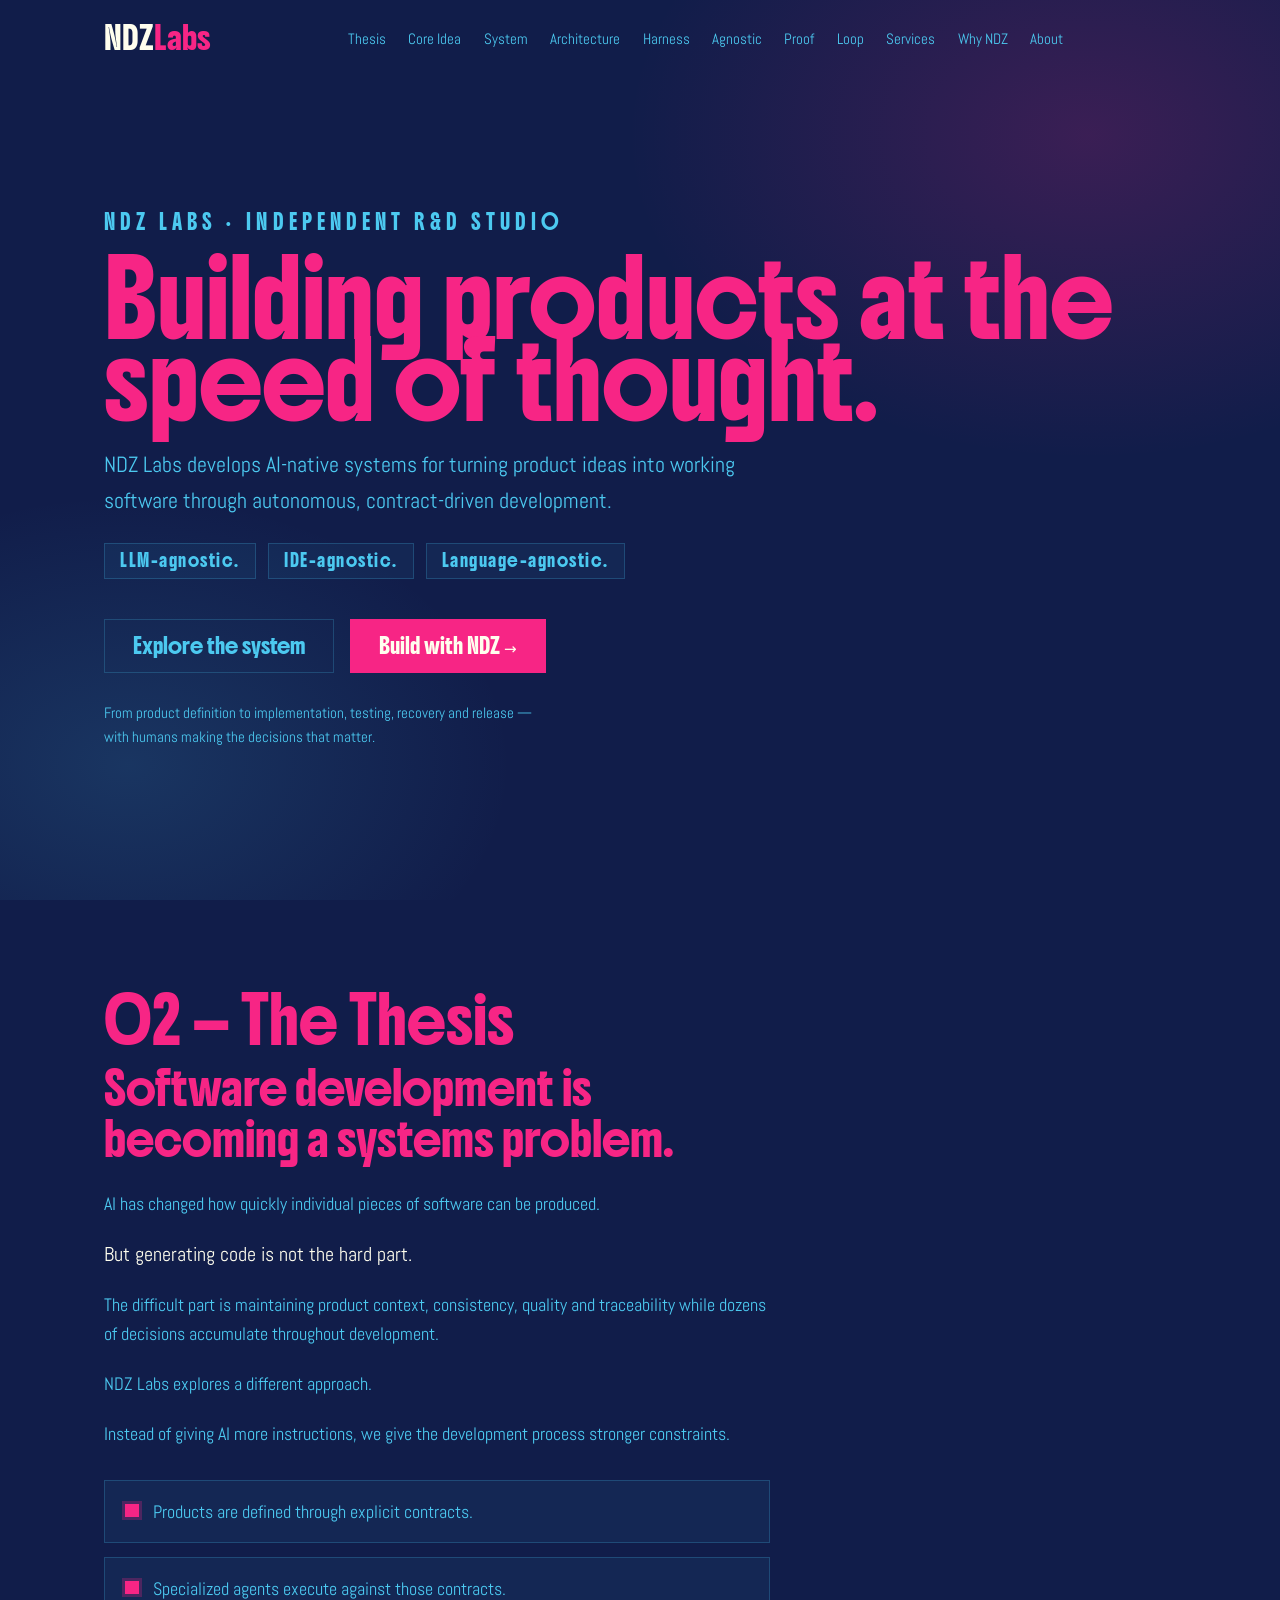
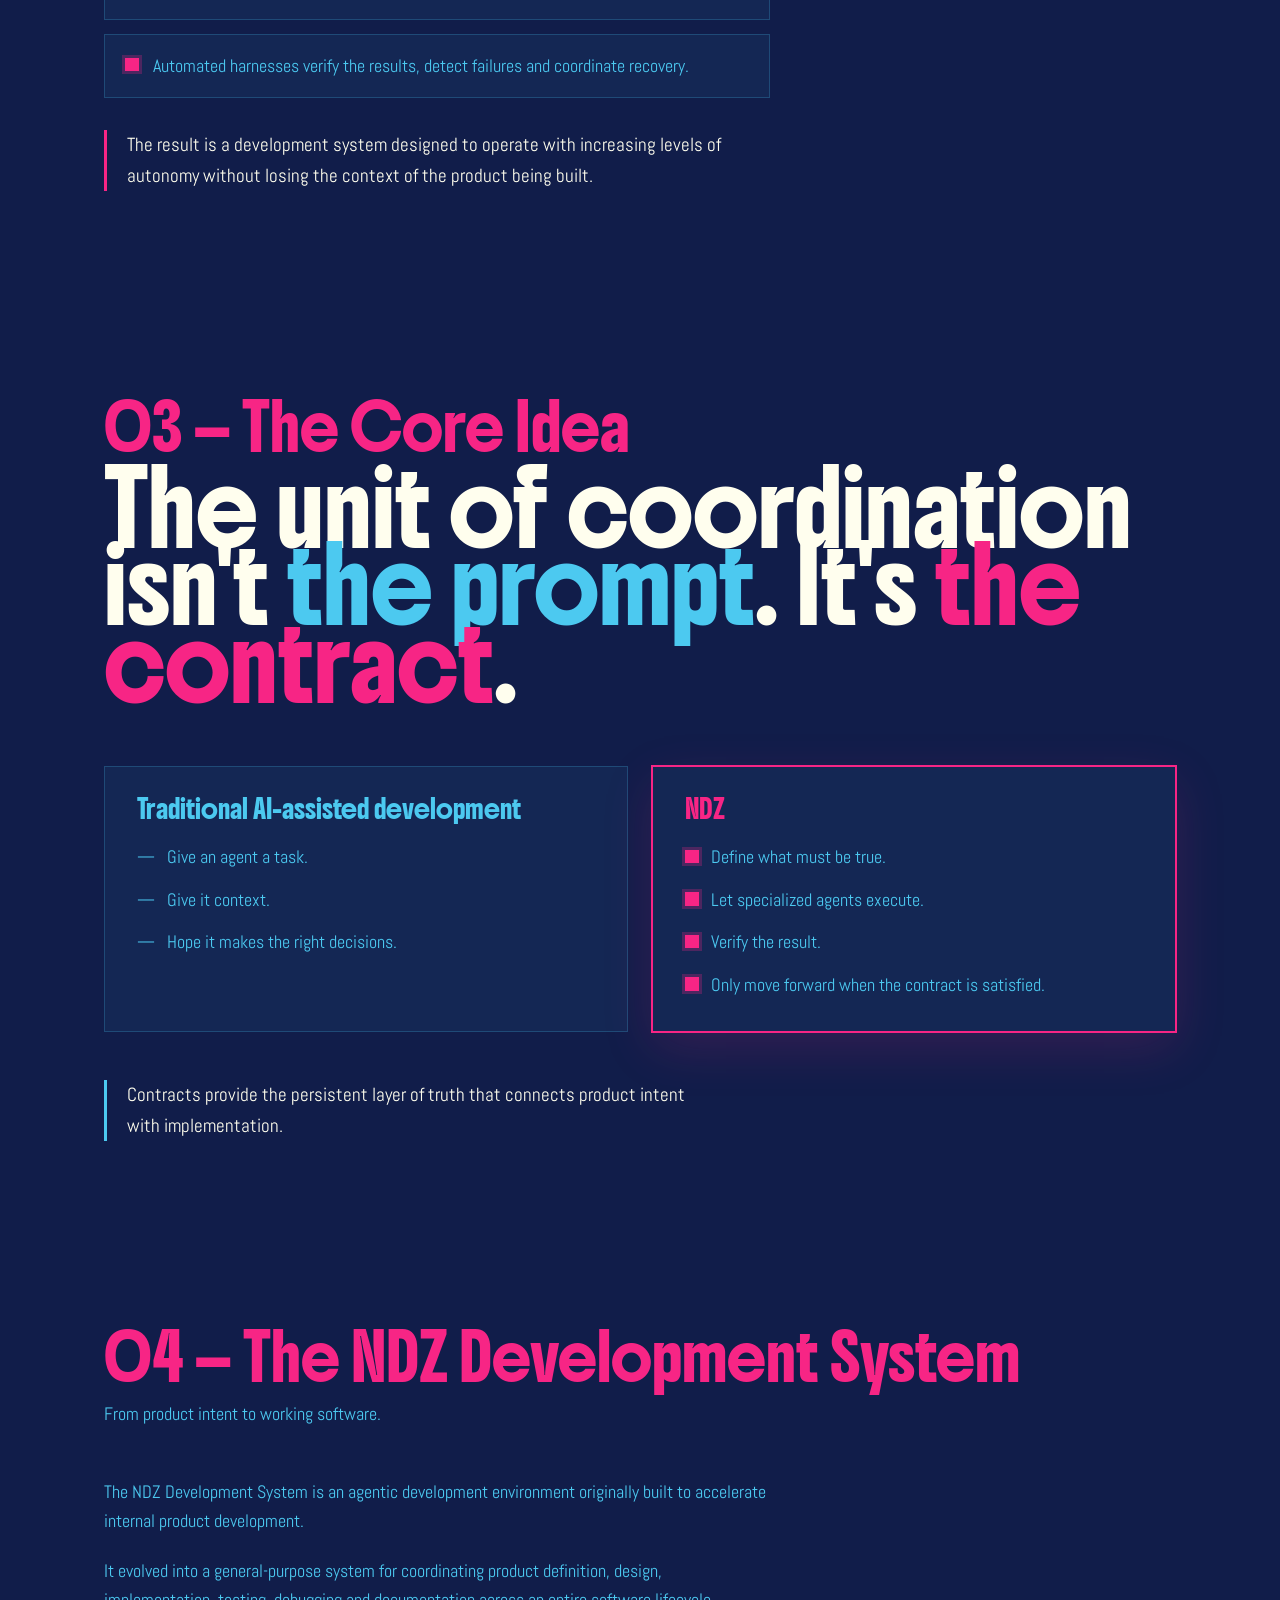
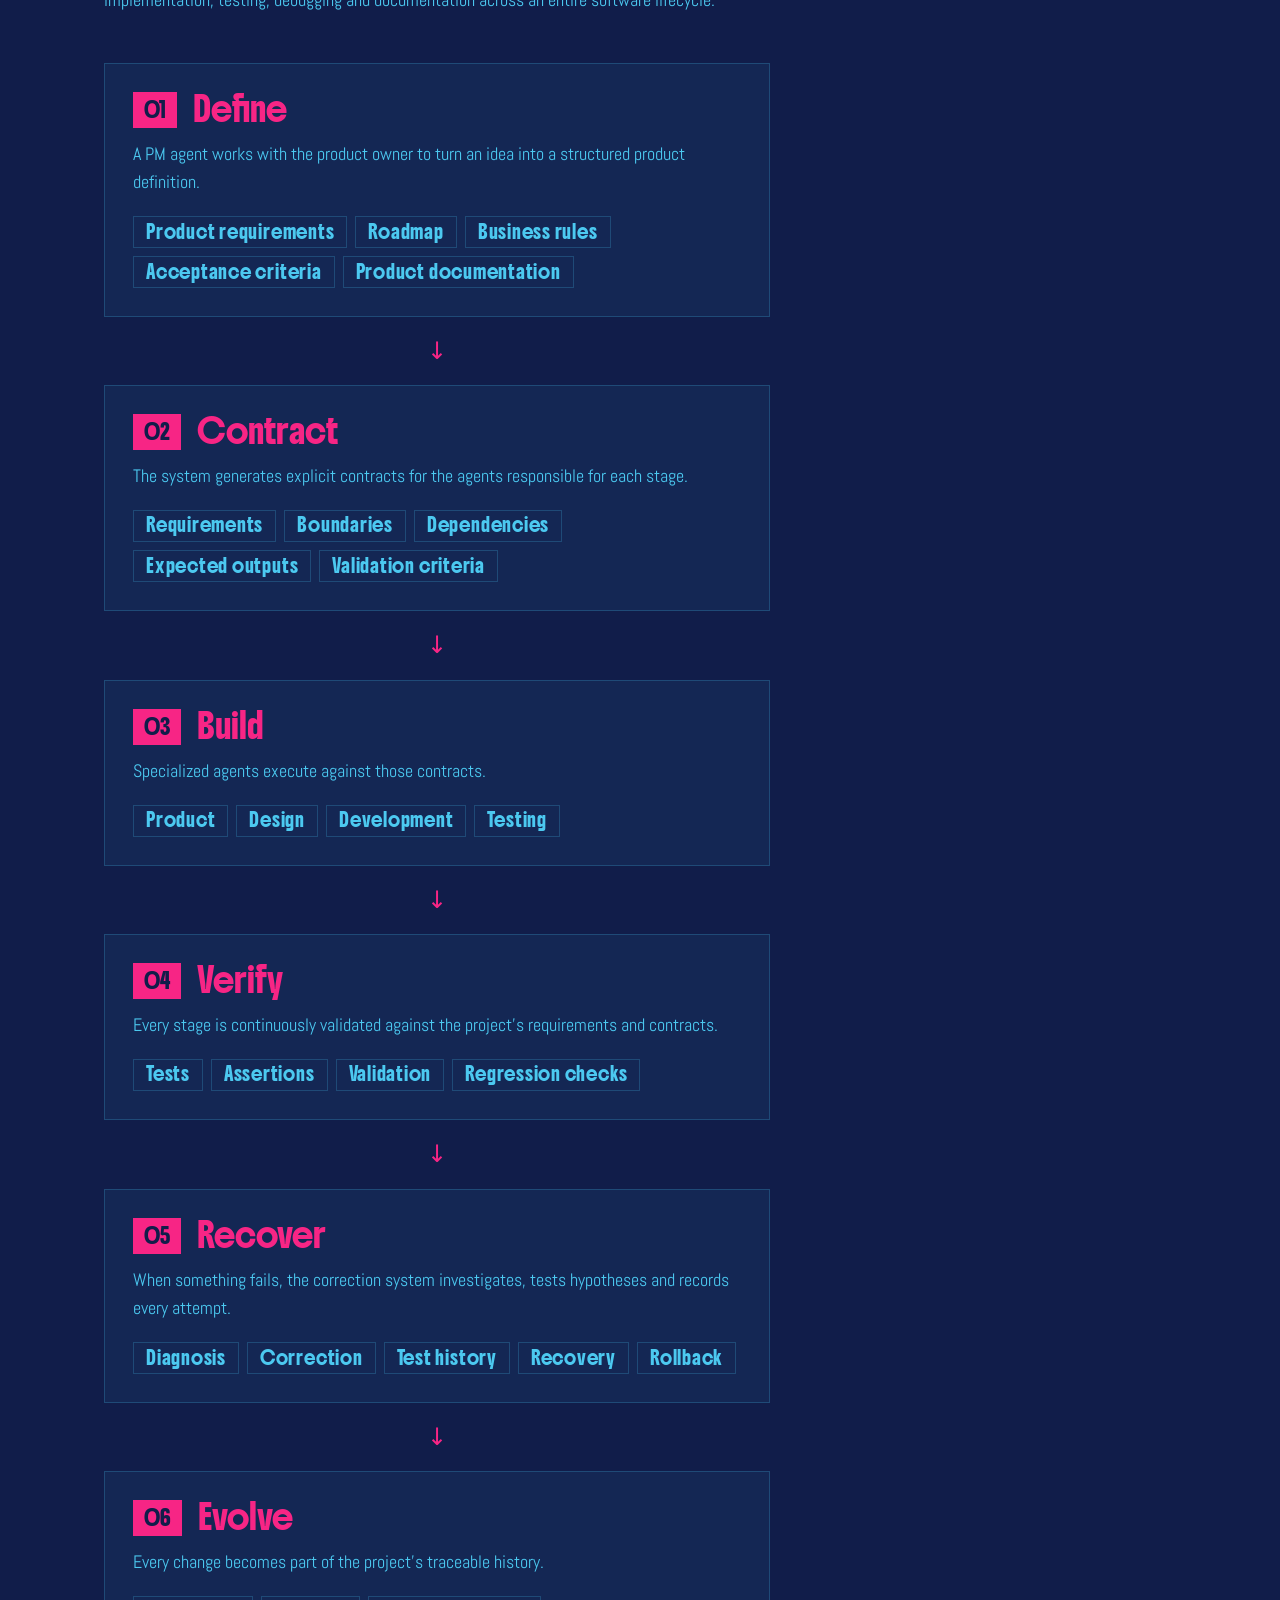
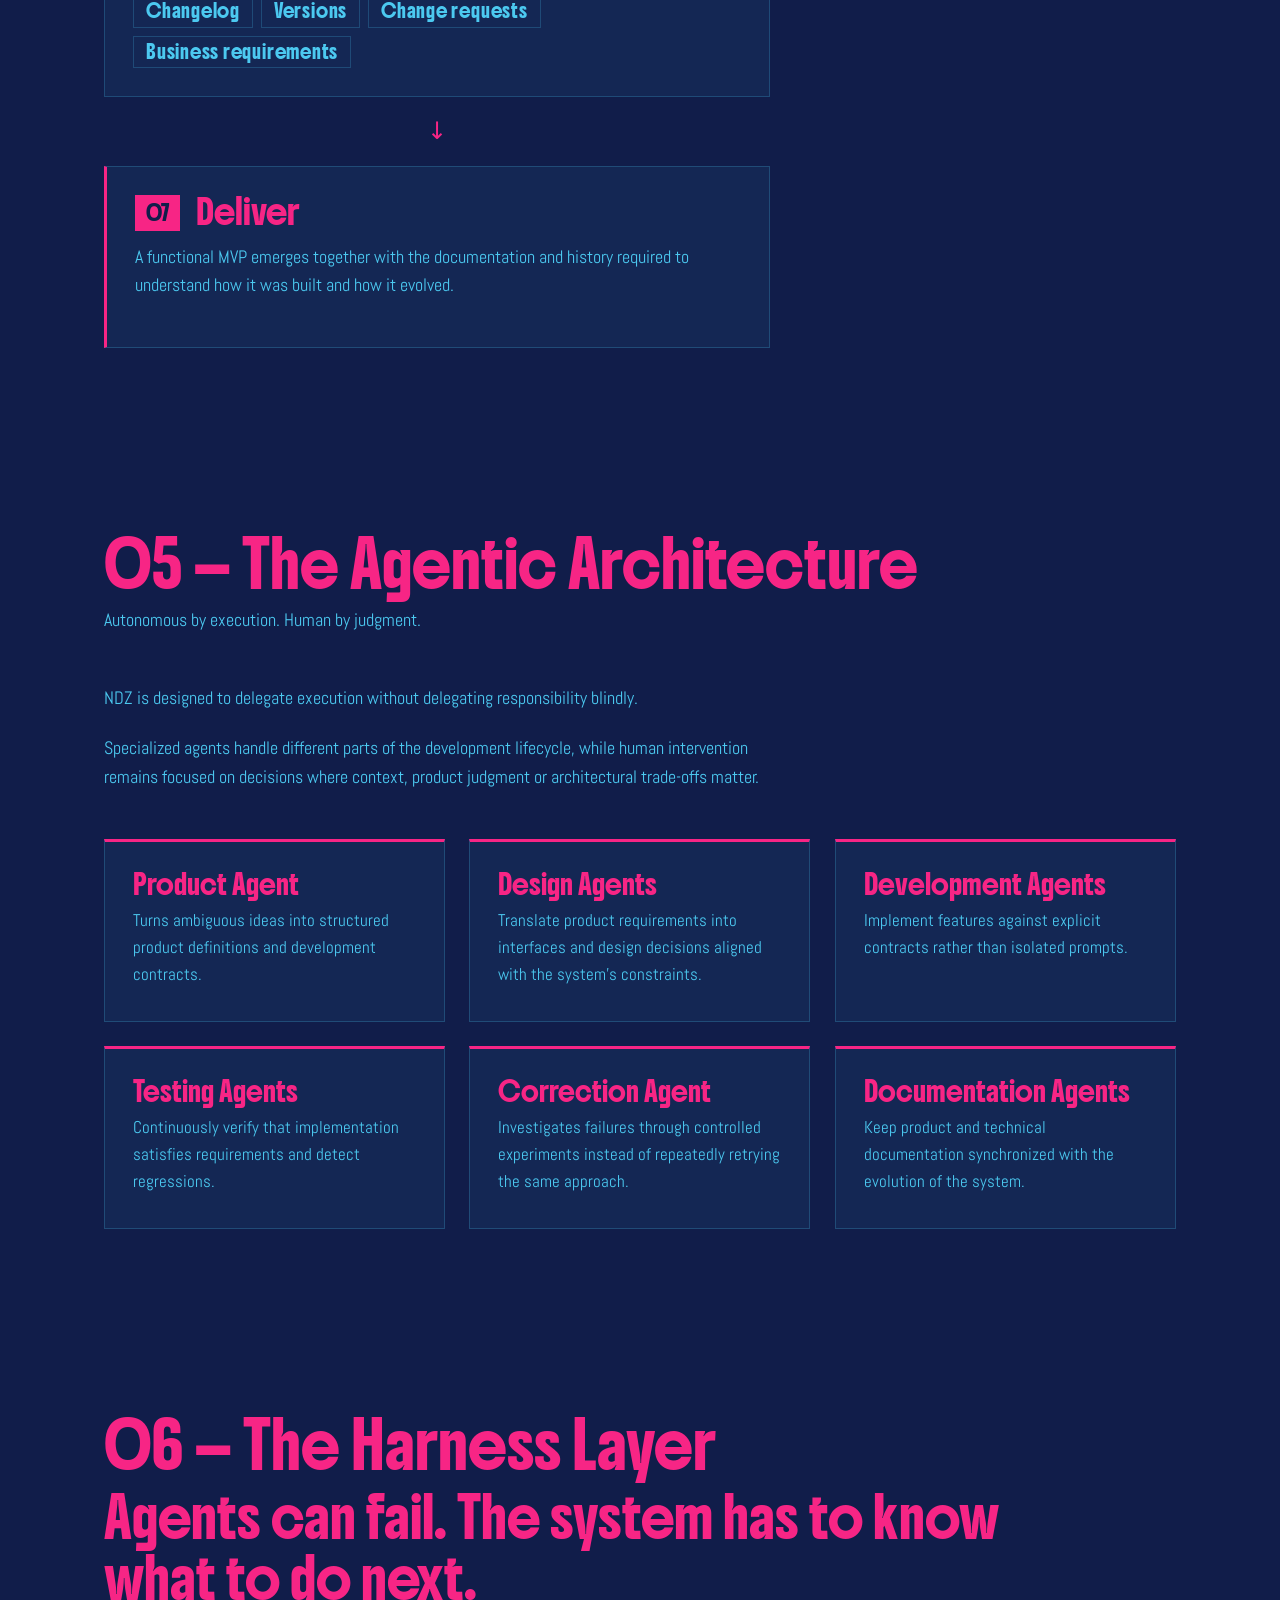
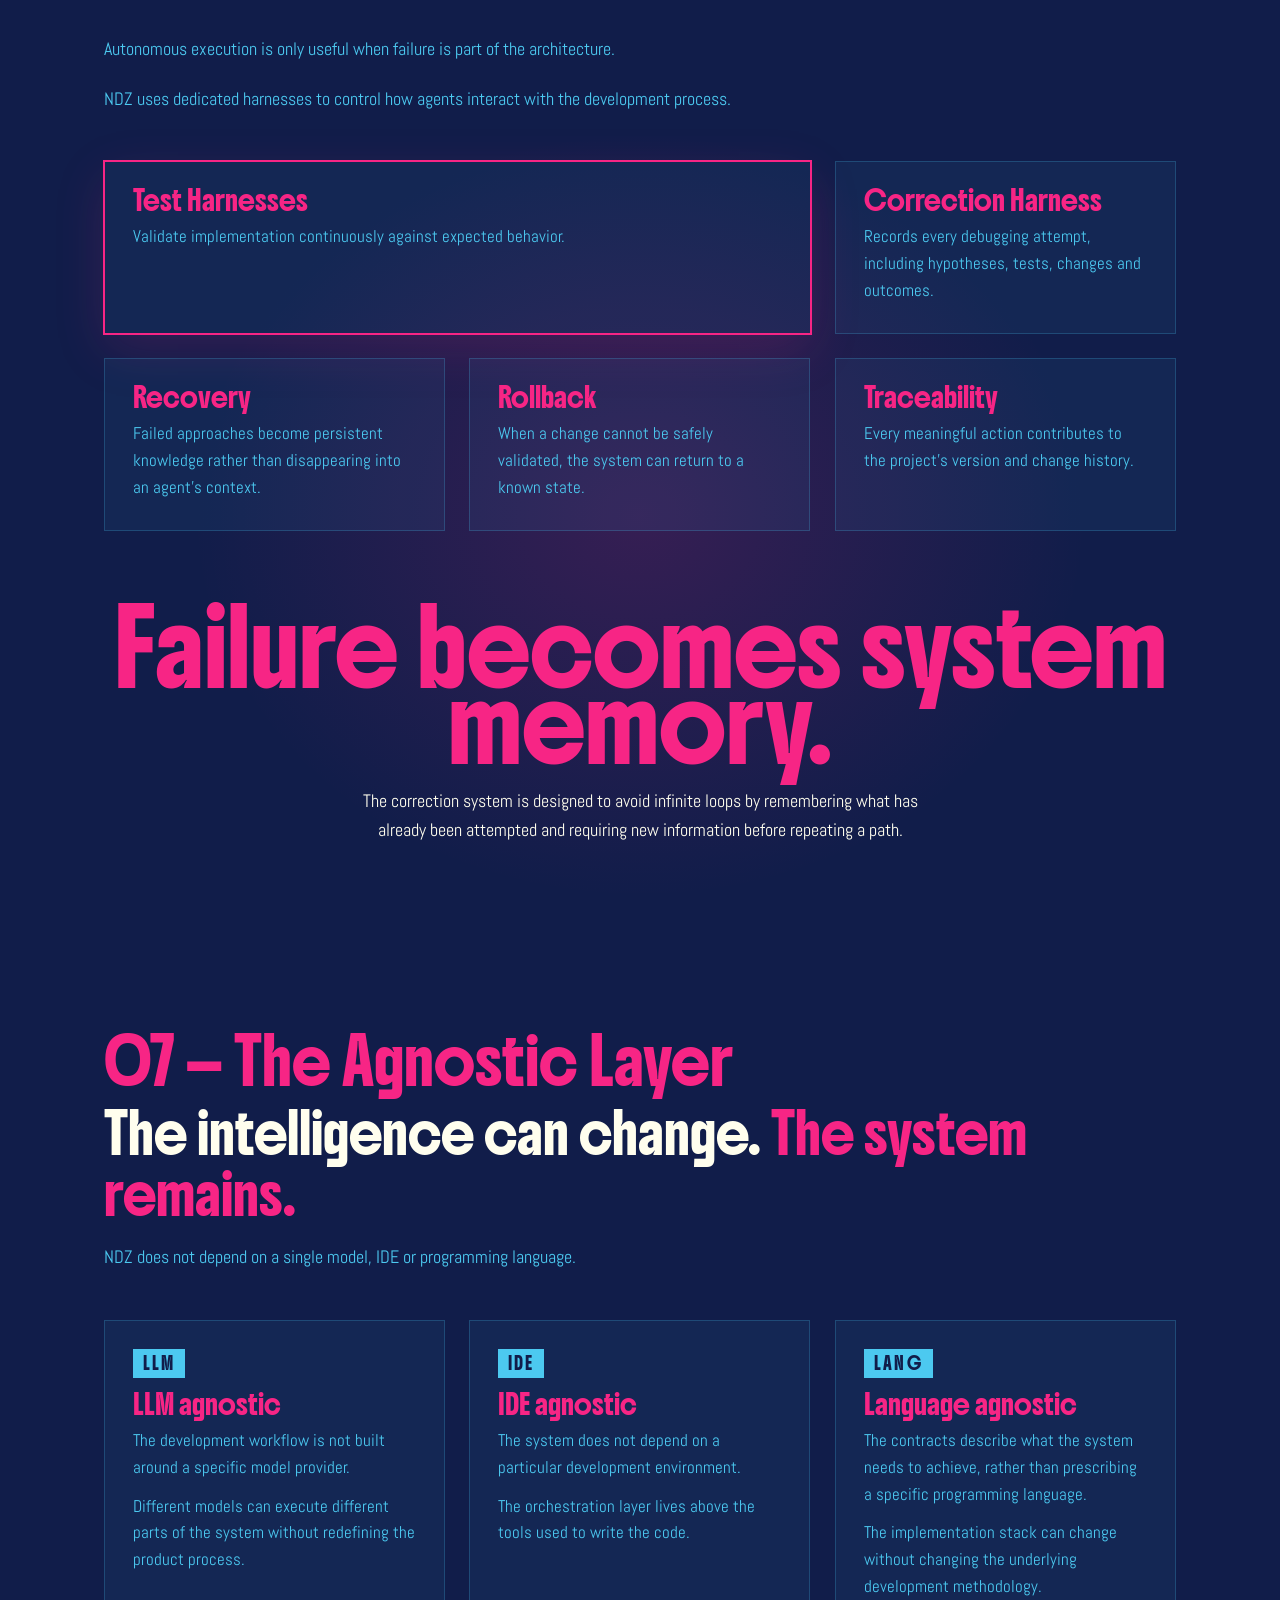
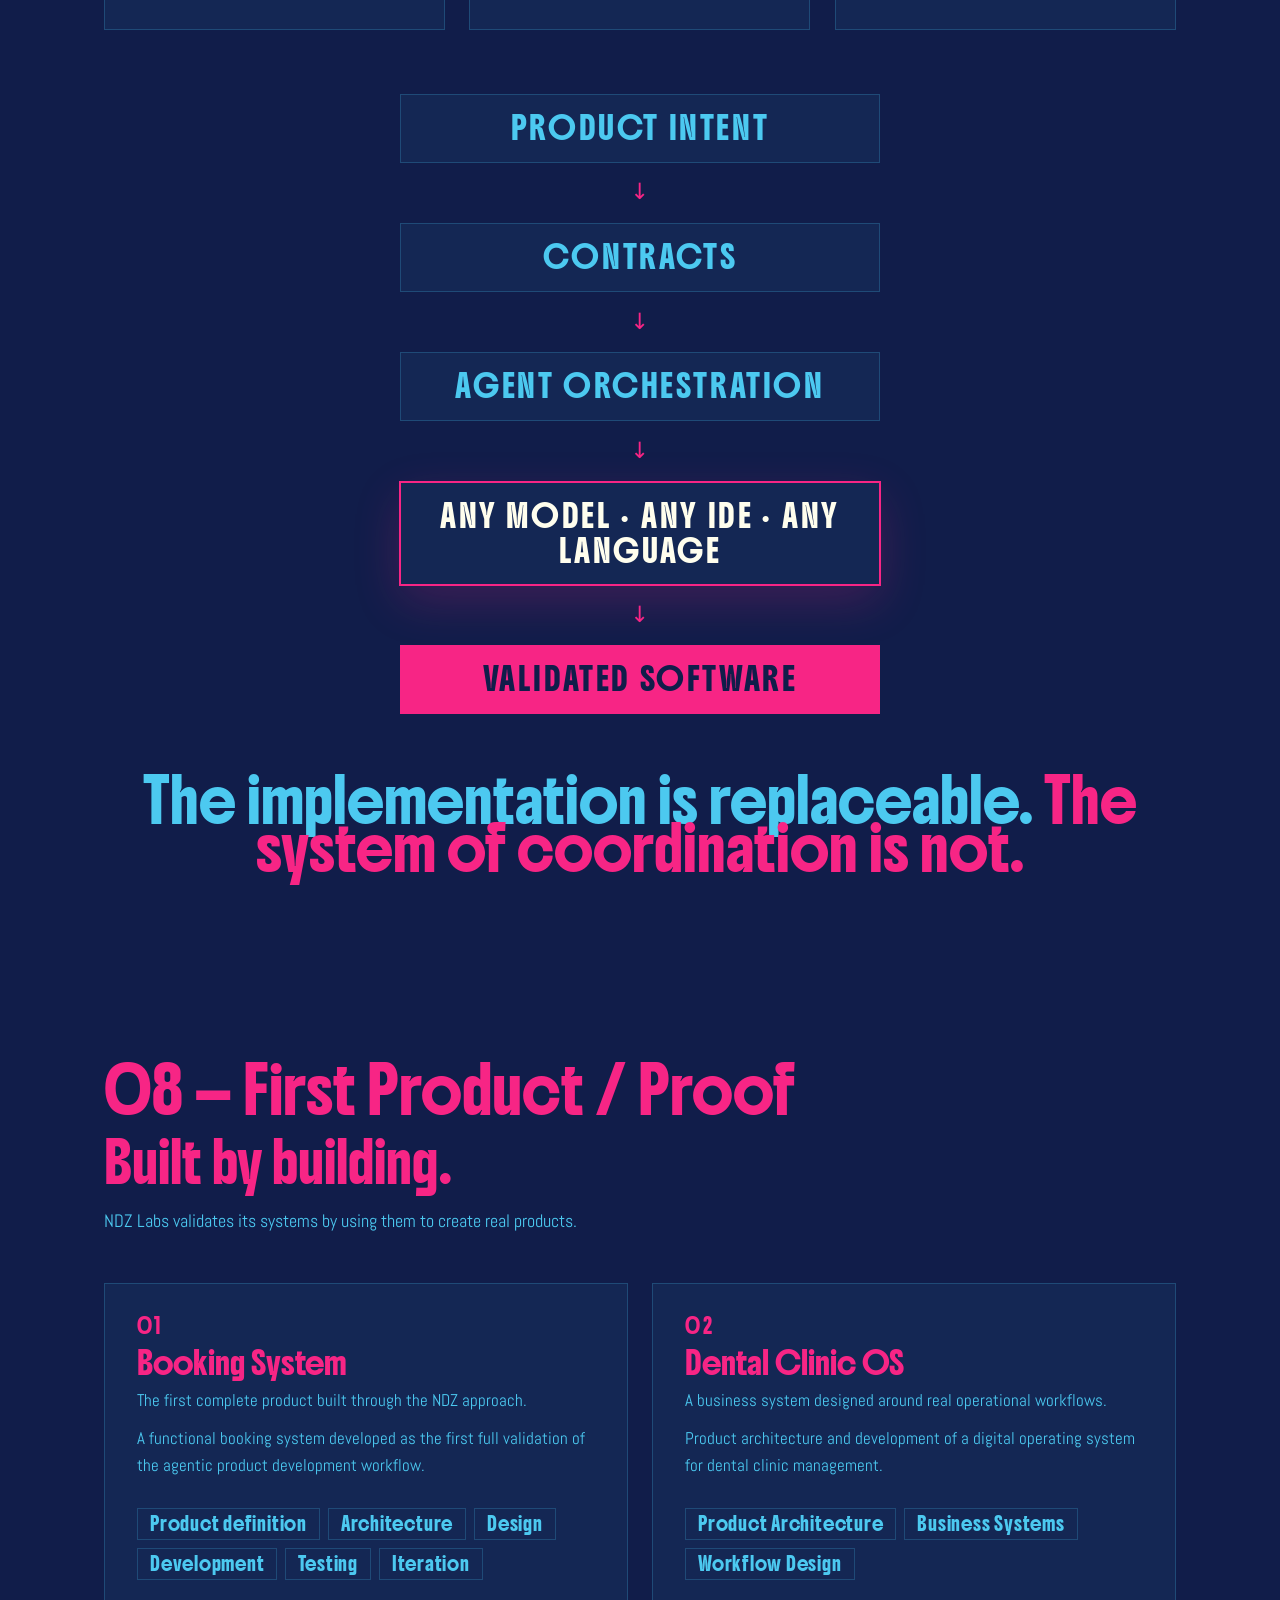
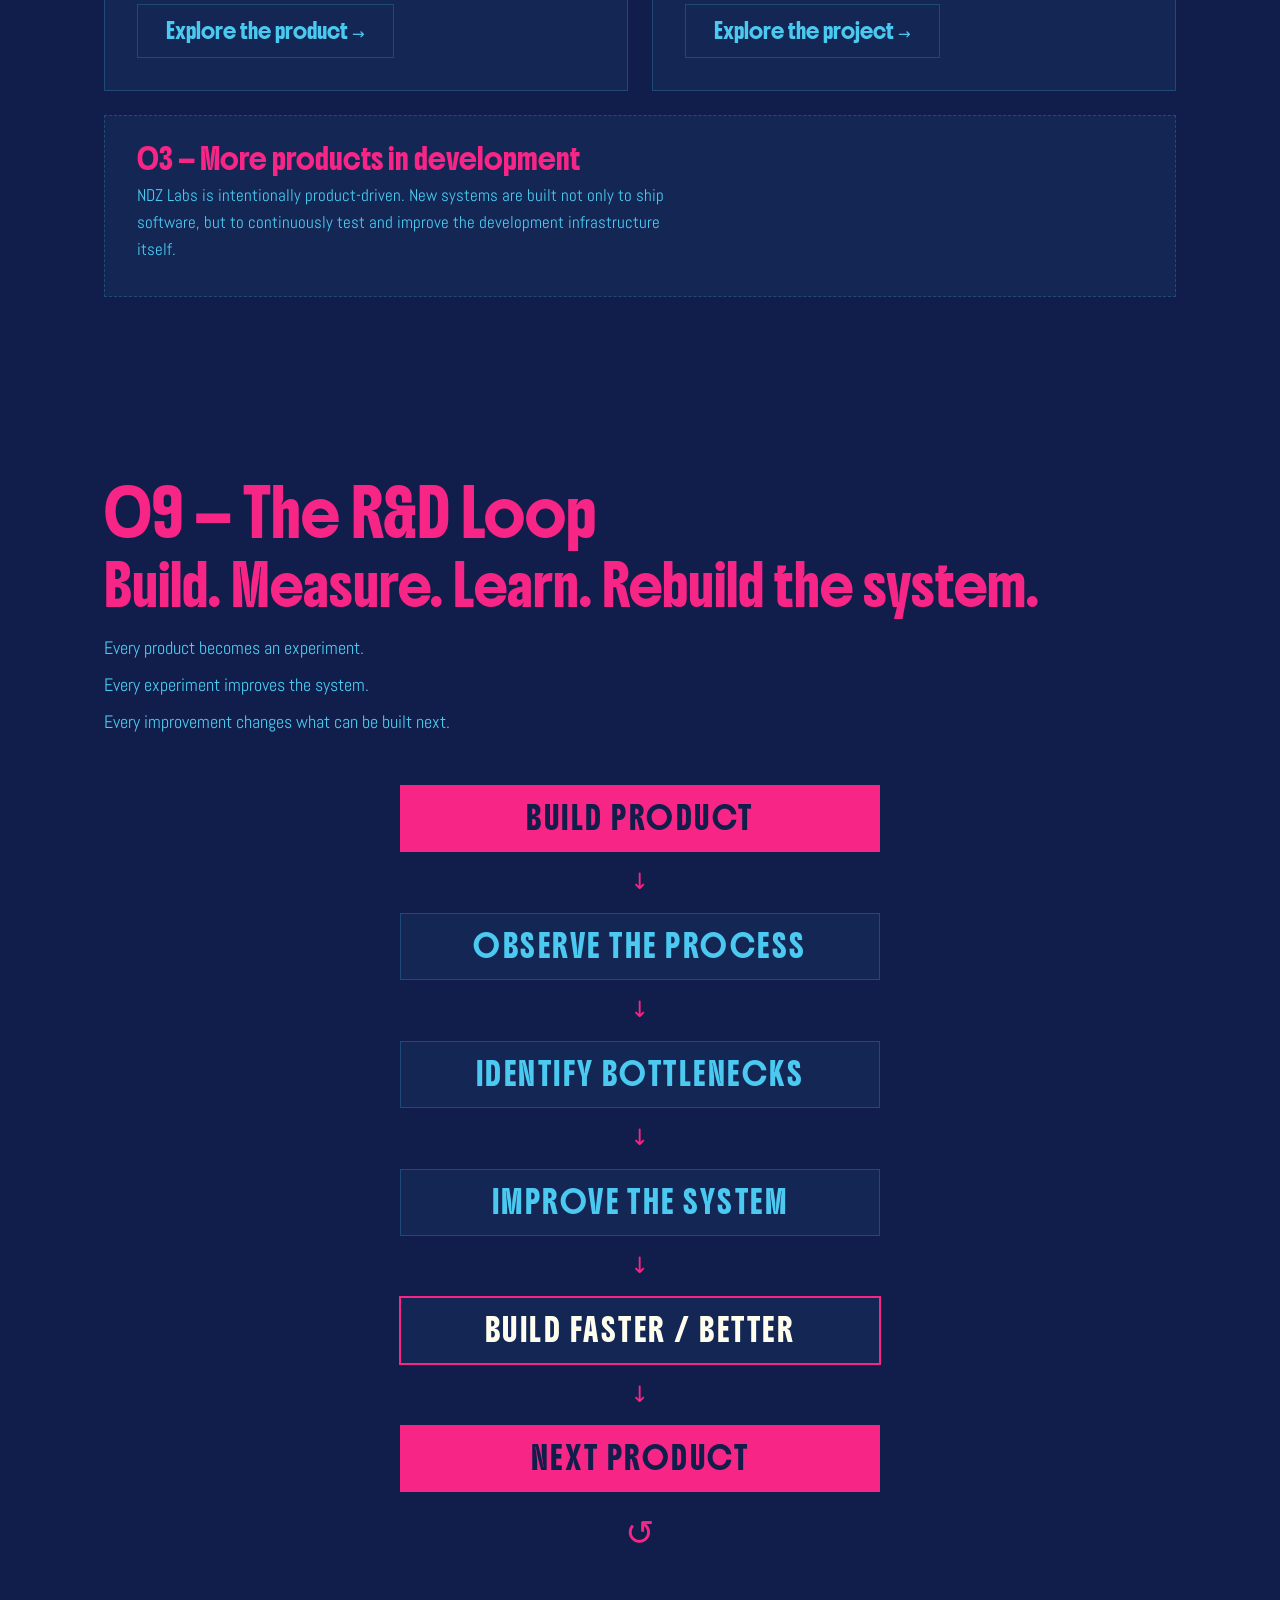
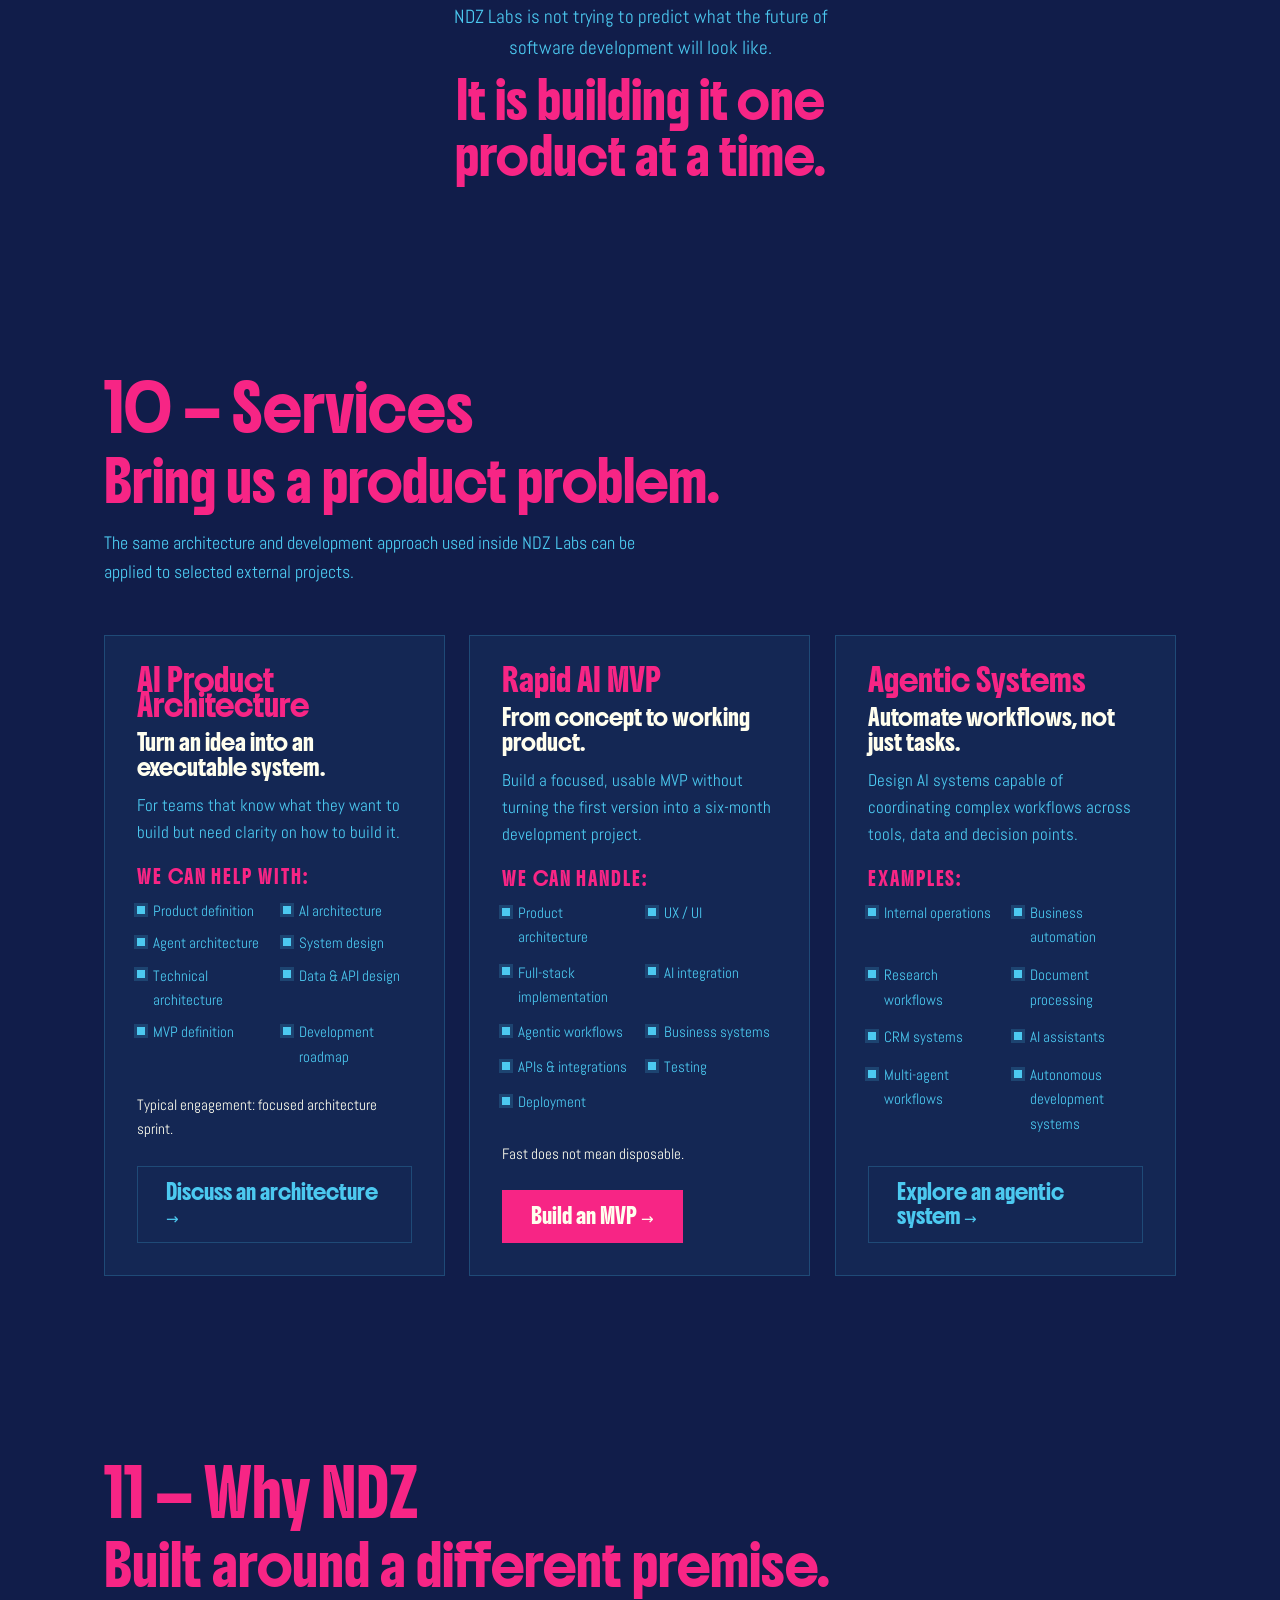
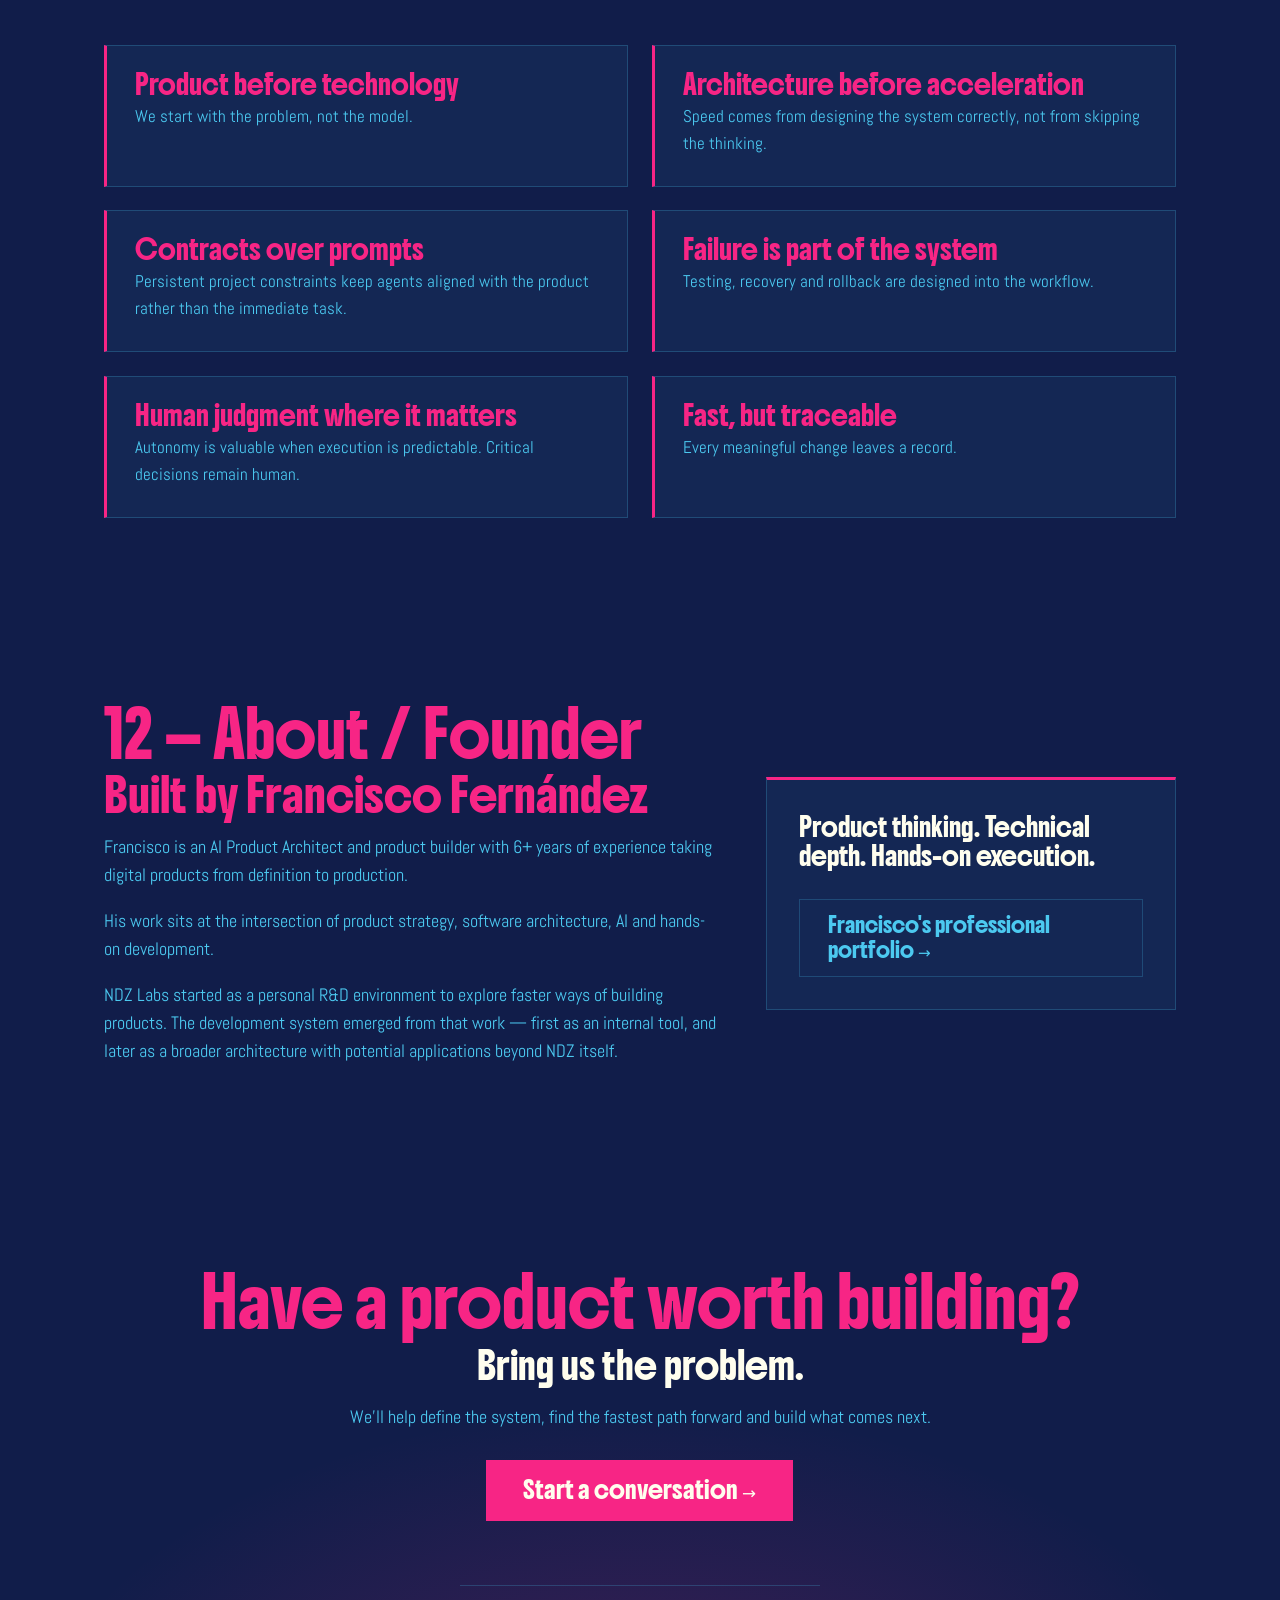
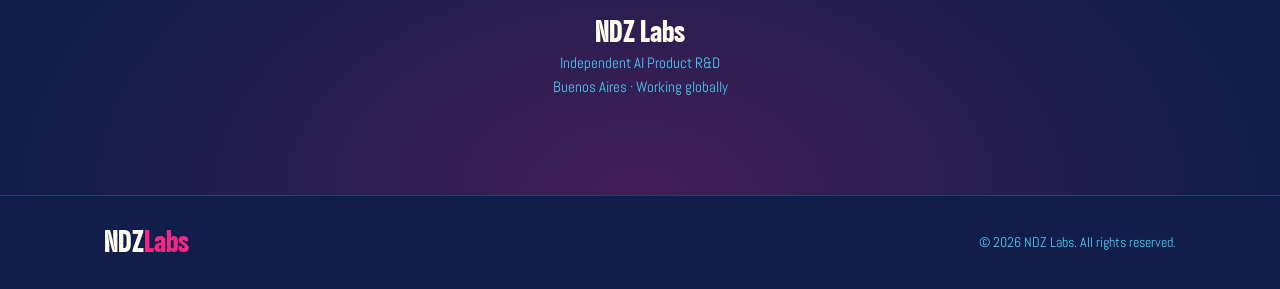
==== index.html @ 6f9380b8 "First Commit" ====
<!DOCTYPE html>
<html lang="en">
<head>
  <meta charset="UTF-8">
  <meta name="viewport" content="width=device-width, initial-scale=1.0">
  <meta name="description" content="NDZ Labs — Research & development lab for artificial intelligence.">
  <title>NDZ Labs — AI Research & Development</title>

  <link rel="preconnect" href="https://fonts.googleapis.com">
  <link rel="preconnect" href="https://fonts.gstatic.com" crossorigin>
  <link href="https://fonts.googleapis.com/css2?family=Abel&family=Boldonse&display=swap" rel="stylesheet">

  <link rel="stylesheet" href="css/styles.css">
</head>
<body>

  <!-- ========== NAV ========== -->
  <header class="site-header">
    <nav class="nav container" aria-label="Main navigation">
      <a href="#hero" class="nav__logo">NDZ<span>Labs</span></a>
      <ul class="nav__links" id="navLinks">
        <li><a href="#thesis">Thesis</a></li>
        <li><a href="#idea">Core Idea</a></li>
        <li><a href="#system">System</a></li>
        <li><a href="#architecture">Architecture</a></li>
        <li><a href="#harness">Harness</a></li>
        <li><a href="#agnostic">Agnostic</a></li>
        <li><a href="#proof">Proof</a></li>
        <li><a href="#loop">Loop</a></li>
        <li><a href="#services">Services</a></li>
        <li><a href="#why">Why NDZ</a></li>
        <li><a href="#about">About</a></li>
      </ul>
      <a href="#cta" class="nav__cta btn btn--cta">Start a project</a>
      <button class="nav__toggle" id="navToggle" aria-label="Open menu" aria-expanded="false" aria-controls="navLinks">
        <span></span><span></span><span></span>
      </button>
    </nav>
  </header>

  <main>

    <!-- ========== 01 - HERO ========== -->
    <section class="hero" id="hero">
      <div class="container hero__inner">
        <p class="hero__eyebrow reveal">NDZ LABS · INDEPENDENT R&amp;D STUDIO</p>
        <h1 class="hero__title reveal">Building products at the speed of thought.</h1>
        <p class="hero__subtitle reveal">NDZ Labs develops AI-native systems for turning product ideas into working software through autonomous, contract-driven development.</p>
        <p class="hero__tags reveal"><span>LLM-agnostic.</span><span>IDE-agnostic.</span><span>Language-agnostic.</span></p>
        <div class="hero__actions reveal">
          <a href="#system" class="btn btn--ghost">Explore the system</a>
          <a href="#cta" class="btn btn--cta">Build with NDZ →</a>
        </div>
        <p class="hero__micro reveal">From product definition to implementation, testing, recovery and release — with humans making the decisions that matter.</p>
      </div>
      </div>
    </section>

    <!-- ========== 02 - THE THESIS ========== -->
    <section class="section" id="thesis">
      <div class="container">
        <h2 class="section__title reveal">02 — The Thesis</h2>
        <div class="thesis">
          <p class="thesis__lead reveal">Software development is becoming a systems problem.</p>
          <p class="thesis__text reveal">AI has changed how quickly individual pieces of software can be produced.</p>
          <p class="thesis__text thesis__text--emphasis reveal">But generating code is not the hard part.</p>
          <p class="thesis__text reveal">The difficult part is maintaining product context, consistency, quality and traceability while dozens of decisions accumulate throughout development.</p>
          <p class="thesis__text reveal">NDZ Labs explores a different approach.</p>
          <p class="thesis__text reveal">Instead of giving AI more instructions, we give the development process stronger constraints.</p>
          <ul class="thesis__list reveal">
            <li>Products are defined through explicit contracts.</li>
            <li>Specialized agents execute against those contracts.</li>
            <li>Automated harnesses verify the results, detect failures and coordinate recovery.</li>
          </ul>
          <p class="thesis__text thesis__text--outcome reveal">The result is a development system designed to operate with increasing levels of autonomy without losing the context of the product being built.</p>
        </div>
      </div>
    </section>

    <!-- ========== 03 - THE CORE IDEA ========== -->
    <section class="section" id="idea">
      <div class="container">
        <h2 class="section__title reveal">03 — The Core Idea</h2>
        <p class="core-idea__statement reveal">
          The unit of coordination isn't <span class="core-idea__muted">the prompt</span>. It's <span class="core-idea__accent">the contract</span>.
        </p>
        <div class="core-idea__compare">
          <article class="core-idea__panel core-idea__panel--traditional reveal">
            <h3 class="core-idea__panel-title">Traditional AI-assisted development</h3>
            <ul class="core-idea__panel-list">
              <li>Give an agent a task.</li>
              <li>Give it context.</li>
              <li>Hope it makes the right decisions.</li>
            </ul>
          </article>
          <article class="core-idea__panel core-idea__panel--ndz reveal">
            <h3 class="core-idea__panel-title">NDZ</h3>
            <ul class="core-idea__panel-list">
              <li>Define what must be true.</li>
              <li>Let specialized agents execute.</li>
              <li>Verify the result.</li>
              <li>Only move forward when the contract is satisfied.</li>
            </ul>
          </article>
        </div>
        <p class="core-idea__closing reveal">Contracts provide the persistent layer of truth that connects product intent with implementation.</p>
      </div>
    </section>

    <!-- ========== 04 - THE NDZ DEVELOPMENT SYSTEM ========== -->
    <section class="section" id="system">
      <div class="container">
        <h2 class="section__title reveal">04 — The NDZ Development System</h2>
        <p class="section__lede reveal">From product intent to working software.</p>
        <div class="system-flow">
          <p class="system-flow__intro reveal">The NDZ Development System is an agentic development environment originally built to accelerate internal product development.</p>
          <p class="system-flow__intro reveal">It evolved into a general-purpose system for coordinating product definition, design, implementation, testing, debugging and documentation across an entire software lifecycle.</p>

          <div class="system-stage-group reveal">
            <article class="system-stage">
              <div class="system-stage__head">
                <span class="system-stage__num">01</span>
                <h3 class="system-stage__title">Define</h3>
              </div>
              <p class="system-stage__text">A PM agent works with the product owner to turn an idea into a structured product definition.</p>
              <ul class="system-stage__tags">
                <li>Product requirements</li>
                <li>Roadmap</li>
                <li>Business rules</li>
                <li>Acceptance criteria</li>
                <li>Product documentation</li>
              </ul>
            </article>
            <span class="system-flow__arrow" aria-hidden="true">↓</span>
          </div>

          <div class="system-stage-group reveal">
            <article class="system-stage">
              <div class="system-stage__head">
                <span class="system-stage__num">02</span>
                <h3 class="system-stage__title">Contract</h3>
              </div>
              <p class="system-stage__text">The system generates explicit contracts for the agents responsible for each stage.</p>
              <ul class="system-stage__tags">
                <li>Requirements</li>
                <li>Boundaries</li>
                <li>Dependencies</li>
                <li>Expected outputs</li>
                <li>Validation criteria</li>
              </ul>
            </article>
            <span class="system-flow__arrow" aria-hidden="true">↓</span>
          </div>

          <div class="system-stage-group reveal">
            <article class="system-stage">
              <div class="system-stage__head">
                <span class="system-stage__num">03</span>
                <h3 class="system-stage__title">Build</h3>
              </div>
              <p class="system-stage__text">Specialized agents execute against those contracts.</p>
              <ul class="system-stage__tags">
                <li>Product</li>
                <li>Design</li>
                <li>Development</li>
                <li>Testing</li>
              </ul>
            </article>
            <span class="system-flow__arrow" aria-hidden="true">↓</span>
          </div>

          <div class="system-stage-group reveal">
            <article class="system-stage">
              <div class="system-stage__head">
                <span class="system-stage__num">04</span>
                <h3 class="system-stage__title">Verify</h3>
              </div>
              <p class="system-stage__text">Every stage is continuously validated against the project's requirements and contracts.</p>
              <ul class="system-stage__tags">
                <li>Tests</li>
                <li>Assertions</li>
                <li>Validation</li>
                <li>Regression checks</li>
              </ul>
            </article>
            <span class="system-flow__arrow" aria-hidden="true">↓</span>
          </div>

          <div class="system-stage-group reveal">
            <article class="system-stage">
              <div class="system-stage__head">
                <span class="system-stage__num">05</span>
                <h3 class="system-stage__title">Recover</h3>
              </div>
              <p class="system-stage__text">When something fails, the correction system investigates, tests hypotheses and records every attempt.</p>
              <ul class="system-stage__tags">
                <li>Diagnosis</li>
                <li>Correction</li>
                <li>Test history</li>
                <li>Recovery</li>
                <li>Rollback</li>
              </ul>
            </article>
            <span class="system-flow__arrow" aria-hidden="true">↓</span>
          </div>

          <div class="system-stage-group reveal">
            <article class="system-stage">
              <div class="system-stage__head">
                <span class="system-stage__num">06</span>
                <h3 class="system-stage__title">Evolve</h3>
              </div>
              <p class="system-stage__text">Every change becomes part of the project's traceable history.</p>
              <ul class="system-stage__tags">
                <li>Changelog</li>
                <li>Versions</li>
                <li>Change requests</li>
                <li>Business requirements</li>
              </ul>
            </article>
            <span class="system-flow__arrow" aria-hidden="true">↓</span>
          </div>

          <div class="system-stage-group reveal">
            <article class="system-stage system-stage--final">
              <div class="system-stage__head">
                <span class="system-stage__num">07</span>
                <h3 class="system-stage__title">Deliver</h3>
              </div>
              <p class="system-stage__text">A functional MVP emerges together with the documentation and history required to understand how it was built and how it evolved.</p>
            </article>
          </div>
        </div>
      </div>
    </section>

    <!-- ========== 05 - THE AGENTIC ARCHITECTURE ========== -->
    <section class="section" id="architecture">
      <div class="container">
        <h2 class="section__title reveal">05 — The Agentic Architecture</h2>
        <p class="section__lede reveal">Autonomous by execution. Human by judgment.</p>
        <div class="agents__intro-wrap">
          <p class="agents__intro reveal">NDZ is designed to delegate execution without delegating responsibility blindly.</p>
          <p class="agents__intro reveal">Specialized agents handle different parts of the development lifecycle, while human intervention remains focused on decisions where context, product judgment or architectural trade-offs matter.</p>
        </div>
        <div class="grid">
          <article class="agent reveal">
            <h3 class="agent__title">Product Agent</h3>
            <p class="agent__text">Turns ambiguous ideas into structured product definitions and development contracts.</p>
          </article>
          <article class="agent reveal">
            <h3 class="agent__title">Design Agents</h3>
            <p class="agent__text">Translate product requirements into interfaces and design decisions aligned with the system's constraints.</p>
          </article>
          <article class="agent reveal">
            <h3 class="agent__title">Development Agents</h3>
            <p class="agent__text">Implement features against explicit contracts rather than isolated prompts.</p>
          </article>
          <article class="agent reveal">
            <h3 class="agent__title">Testing Agents</h3>
            <p class="agent__text">Continuously verify that implementation satisfies requirements and detect regressions.</p>
          </article>
          <article class="agent reveal">
            <h3 class="agent__title">Correction Agent</h3>
            <p class="agent__text">Investigates failures through controlled experiments instead of repeatedly retrying the same approach.</p>
          </article>
          <article class="agent reveal">
            <h3 class="agent__title">Documentation Agents</h3>
            <p class="agent__text">Keep product and technical documentation synchronized with the evolution of the system.</p>
          </article>
        </div>
      </div>
    </section>

    <!-- ========== 06 - THE HARNESS LAYER ========== -->
    <section class="section section--harness" id="harness">
      <div class="container">
        <h2 class="section__title reveal">06 — The Harness Layer</h2>
        <p class="harness__lead reveal">Agents can fail. The system has to know what to do next.</p>
        <div class="harness__intro-wrap">
          <p class="harness__intro reveal">Autonomous execution is only useful when failure is part of the architecture.</p>
          <p class="harness__intro reveal">NDZ uses dedicated harnesses to control how agents interact with the development process.</p>
        </div>
        <div class="grid harness__grid">
          <article class="harness-card harness-card--feature reveal">
            <h3 class="harness-card__title">Test Harnesses</h3>
            <p class="harness-card__text">Validate implementation continuously against expected behavior.</p>
          </article>
          <article class="harness-card reveal">
            <h3 class="harness-card__title">Correction Harness</h3>
            <p class="harness-card__text">Records every debugging attempt, including hypotheses, tests, changes and outcomes.</p>
          </article>
          <article class="harness-card reveal">
            <h3 class="harness-card__title">Recovery</h3>
            <p class="harness-card__text">Failed approaches become persistent knowledge rather than disappearing into an agent's context.</p>
          </article>
          <article class="harness-card reveal">
            <h3 class="harness-card__title">Rollback</h3>
            <p class="harness-card__text">When a change cannot be safely validated, the system can return to a known state.</p>
          </article>
          <article class="harness-card reveal">
            <h3 class="harness-card__title">Traceability</h3>
            <p class="harness-card__text">Every meaningful action contributes to the project's version and change history.</p>
          </article>
        </div>
        <p class="harness__statement reveal">Failure becomes system memory.</p>
        <p class="harness__closing reveal">The correction system is designed to avoid infinite loops by remembering what has already been attempted and requiring new information before repeating a path.</p>
      </div>
    </section>

    <!-- ========== 07 - THE AGNOSTIC LAYER ========== -->
    <section class="section" id="agnostic">
      <div class="container">
        <h2 class="section__title reveal">07 — The Agnostic Layer</h2>
        <p class="agnostic__lead reveal">The intelligence can change. <span class="agnostic__accent">The system remains.</span></p>
        <p class="agnostic__intro reveal">NDZ does not depend on a single model, IDE or programming language.</p>
        <div class="grid">
          <article class="agnostic-card reveal">
            <span class="agnostic-card__tag">LLM</span>
            <h3 class="agnostic-card__title">LLM agnostic</h3>
            <p class="agnostic-card__text">The development workflow is not built around a specific model provider.</p>
            <p class="agnostic-card__text">Different models can execute different parts of the system without redefining the product process.</p>
          </article>
          <article class="agnostic-card reveal">
            <span class="agnostic-card__tag">IDE</span>
            <h3 class="agnostic-card__title">IDE agnostic</h3>
            <p class="agnostic-card__text">The system does not depend on a particular development environment.</p>
            <p class="agnostic-card__text">The orchestration layer lives above the tools used to write the code.</p>
          </article>
          <article class="agnostic-card reveal">
            <span class="agnostic-card__tag">LANG</span>
            <h3 class="agnostic-card__title">Language agnostic</h3>
            <p class="agnostic-card__text">The contracts describe what the system needs to achieve, rather than prescribing a specific programming language.</p>
            <p class="agnostic-card__text">The implementation stack can change without changing the underlying development methodology.</p>
          </article>
        </div>
        <div class="agnostic-stack">
          <div class="agnostic-stack__step reveal">Product intent</div>
          <span class="agnostic-stack__arrow reveal" aria-hidden="true">↓</span>
          <div class="agnostic-stack__step reveal">Contracts</div>
          <span class="agnostic-stack__arrow reveal" aria-hidden="true">↓</span>
          <div class="agnostic-stack__step reveal">Agent orchestration</div>
          <span class="agnostic-stack__arrow reveal" aria-hidden="true">↓</span>
          <div class="agnostic-stack__step agnostic-stack__step--any reveal">Any model · Any IDE · Any language</div>
          <span class="agnostic-stack__arrow reveal" aria-hidden="true">↓</span>
          <div class="agnostic-stack__step agnostic-stack__step--final reveal">Validated software</div>
        </div>
        <p class="agnostic__closing reveal"><span class="agnostic__muted">The implementation is replaceable.</span> <span class="agnostic__accent">The system of coordination is not.</span></p>
      </div>
    </section>

    <!-- ========== 08 - FIRST PRODUCT / PROOF ========== -->
    <section class="section" id="proof">
      <div class="container">
        <h2 class="section__title reveal">08 — First Product / Proof</h2>
        <p class="proof__lead reveal">Built by building.</p>
        <p class="proof__intro reveal">NDZ Labs validates its systems by using them to create real products.</p>
        <div class="grid proof-grid">
          <article class="proof-card reveal">
            <span class="proof-card__num">01</span>
            <h3 class="proof-card__title">Booking System</h3>
            <p class="proof-card__text">The first complete product built through the NDZ approach.</p>
            <p class="proof-card__text">A functional booking system developed as the first full validation of the agentic product development workflow.</p>
            <ul class="proof-card__tags">
              <li>Product definition</li>
              <li>Architecture</li>
              <li>Design</li>
              <li>Development</li>
              <li>Testing</li>
              <li>Iteration</li>
            </ul>
            <a href="booking.html" class="btn btn--ghost">Explore the product →</a>
          </article>
          <article class="proof-card reveal">
            <span class="proof-card__num">02</span>
            <h3 class="proof-card__title">Dental Clinic OS</h3>
            <p class="proof-card__text">A business system designed around real operational workflows.</p>
            <p class="proof-card__text">Product architecture and development of a digital operating system for dental clinic management.</p>
            <ul class="proof-card__tags">
              <li>Product Architecture</li>
              <li>Business Systems</li>
              <li>Workflow Design</li>
            </ul>
            <a href="dental-os.html" class="btn btn--ghost">Explore the project →</a>
          </article>
        </div>
        <article class="proof-strip reveal">
          <h3 class="proof-strip__title">03 — More products in development</h3>
          <p class="proof-strip__text">NDZ Labs is intentionally product-driven. New systems are built not only to ship software, but to continuously test and improve the development infrastructure itself.</p>
        </article>
      </div>
    </section>

    <!-- ========== 09 - THE R&D LOOP ========== -->
    <section class="section" id="loop">
      <div class="container">
        <h2 class="section__title reveal">09 — The R&amp;D Loop</h2>
        <p class="loop__lead reveal">Build. Measure. Learn. Rebuild the system.</p>
        <div class="loop__intro">
          <p class="loop__intro-line reveal">Every product becomes an experiment.</p>
          <p class="loop__intro-line reveal">Every experiment improves the system.</p>
          <p class="loop__intro-line reveal">Every improvement changes what can be built next.</p>
        </div>
        <div class="rd-loop">
          <div class="rd-loop__step rd-loop__step--build reveal">Build product</div>
          <span class="rd-loop__arrow reveal" aria-hidden="true">↓</span>
          <div class="rd-loop__step reveal">Observe the process</div>
          <span class="rd-loop__arrow reveal" aria-hidden="true">↓</span>
          <div class="rd-loop__step reveal">Identify bottlenecks</div>
          <span class="rd-loop__arrow reveal" aria-hidden="true">↓</span>
          <div class="rd-loop__step reveal">Improve the system</div>
          <span class="rd-loop__arrow reveal" aria-hidden="true">↓</span>
          <div class="rd-loop__step rd-loop__step--speed reveal">Build faster / better</div>
          <span class="rd-loop__arrow reveal" aria-hidden="true">↓</span>
          <div class="rd-loop__step rd-loop__step--build reveal">Next product</div>
          <span class="rd-loop__back reveal" aria-hidden="true">↺</span>
        </div>
        <div class="loop__closing">
          <p class="loop__closing-line reveal">NDZ Labs is not trying to predict what the future of software development will look like.</p>
          <p class="loop__closing-line loop__closing-line--accent reveal">It is building it one product at a time.</p>
        </div>
      </div>
    </section>

    <!-- ========== 10 - SERVICES ========== -->
    <section class="section" id="services">
      <div class="container">
        <h2 class="section__title reveal">10 — Services</h2>
        <p class="service__lead reveal">Bring us a product problem.</p>
        <p class="service__intro reveal">The same architecture and development approach used inside NDZ Labs can be applied to selected external projects.</p>
        <div class="grid">
          <article class="service reveal">
            <h3 class="service__title">AI Product Architecture</h3>
            <p class="service__tagline">Turn an idea into an executable system.</p>
            <p class="service__text">For teams that know what they want to build but need clarity on how to build it.</p>
            <p class="service__label">We can help with:</p>
            <ul class="service__list">
              <li>Product definition</li>
              <li>AI architecture</li>
              <li>Agent architecture</li>
              <li>System design</li>
              <li>Technical architecture</li>
              <li>Data &amp; API design</li>
              <li>MVP definition</li>
              <li>Development roadmap</li>
            </ul>
            <p class="service__meta">Typical engagement: focused architecture sprint.</p>
            <a href="#cta" class="btn btn--ghost">Discuss an architecture →</a>
          </article>
          <article class="service reveal">
            <h3 class="service__title">Rapid AI MVP</h3>
            <p class="service__tagline">From concept to working product.</p>
            <p class="service__text">Build a focused, usable MVP without turning the first version into a six-month development project.</p>
            <p class="service__label">We can handle:</p>
            <ul class="service__list">
              <li>Product architecture</li>
              <li>UX / UI</li>
              <li>Full-stack implementation</li>
              <li>AI integration</li>
              <li>Agentic workflows</li>
              <li>Business systems</li>
              <li>APIs &amp; integrations</li>
              <li>Testing</li>
              <li>Deployment</li>
            </ul>
            <p class="service__meta">Fast does not mean disposable.</p>
            <a href="#cta" class="btn btn--cta">Build an MVP →</a>
          </article>
          <article class="service reveal">
            <h3 class="service__title">Agentic Systems</h3>
            <p class="service__tagline">Automate workflows, not just tasks.</p>
            <p class="service__text">Design AI systems capable of coordinating complex workflows across tools, data and decision points.</p>
            <p class="service__label">Examples:</p>
            <ul class="service__list">
              <li>Internal operations</li>
              <li>Business automation</li>
              <li>Research workflows</li>
              <li>Document processing</li>
              <li>CRM systems</li>
              <li>AI assistants</li>
              <li>Multi-agent workflows</li>
              <li>Autonomous development systems</li>
            </ul>
            <a href="#cta" class="btn btn--ghost">Explore an agentic system →</a>
          </article>
        </div>
      </div>
    </section>

    <!-- ========== 11 - WHY NDZ ========== -->
    <section class="section" id="why">
      <div class="container">
        <h2 class="section__title reveal">11 — Why NDZ</h2>
        <p class="why__lead reveal">Built around a different premise.</p>
        <div class="why__list">
          <div class="why__item reveal">
            <h3 class="why__title">Product before technology</h3>
            <p class="why__text">We start with the problem, not the model.</p>
          </div>
          <div class="why__item reveal">
            <h3 class="why__title">Architecture before acceleration</h3>
            <p class="why__text">Speed comes from designing the system correctly, not from skipping the thinking.</p>
          </div>
          <div class="why__item reveal">
            <h3 class="why__title">Contracts over prompts</h3>
            <p class="why__text">Persistent project constraints keep agents aligned with the product rather than the immediate task.</p>
          </div>
          <div class="why__item reveal">
            <h3 class="why__title">Failure is part of the system</h3>
            <p class="why__text">Testing, recovery and rollback are designed into the workflow.</p>
          </div>
          <div class="why__item reveal">
            <h3 class="why__title">Human judgment where it matters</h3>
            <p class="why__text">Autonomy is valuable when execution is predictable. Critical decisions remain human.</p>
          </div>
          <div class="why__item reveal">
            <h3 class="why__title">Fast, but traceable</h3>
            <p class="why__text">Every meaningful change leaves a record.</p>
          </div>
        </div>
      </div>
    </section>

    <!-- ========== 12 - ABOUT / FOUNDER ========== -->
    <section class="section" id="about">
      <div class="container">
        <h2 class="section__title reveal">12 — About / Founder</h2>
        <div class="about">
          <div class="about__copy">
            <h3 class="about__name reveal">Built by Francisco Fernández</h3>
            <p class="about__text reveal">Francisco is an AI Product Architect and product builder with 6+ years of experience taking digital products from definition to production.</p>
            <p class="about__text reveal">His work sits at the intersection of product strategy, software architecture, AI and hands-on development.</p>
            <p class="about__text reveal">NDZ Labs started as a personal R&amp;D environment to explore faster ways of building products. The development system emerged from that work — first as an internal tool, and later as a broader architecture with potential applications beyond NDZ itself.</p>
          </div>
          <aside class="about__card reveal">
            <p class="about__tagline">Product thinking. Technical depth. Hands-on execution.</p>
            <a href="#" class="btn btn--ghost">Francisco's professional portfolio →</a>
          </aside>
        </div>
      </div>
    </section>

    <!-- ========== 13 - FINAL CTA ========== -->
    <section class="section section--cta" id="cta">
      <div class="container cta">
        <h2 class="cta__title reveal">Have a product worth building?</h2>
        <p class="cta__lead reveal">Bring us the problem.</p>
        <p class="cta__text reveal">We'll help define the system, find the fastest path forward and build what comes next.</p>
        <a href="mailto:fernandezfjavier@gmail.com" class="btn btn--cta btn--large reveal">Start a conversation →</a>
        <div class="cta__foot reveal">
          <p class="cta__brand">NDZ Labs</p>
          <p class="cta__footline">Independent AI Product R&amp;D</p>
          <p class="cta__footline">Buenos Aires · Working globally</p>
        </div>
      </div>
    </section>

  </main>

  <footer class="site-footer">
    <div class="container footer__inner">
      <p class="footer__brand">NDZ<span>Labs</span></p>
      <p class="footer__copy">© <span id="year">2026</span> NDZ Labs. All rights reserved.</p>
    </div>
  </footer>

  <script src="js/main.js"></script>
</body>
</html>
---- css/styles.css ----
/* ============================================================
   NDZ Labs — Design System
   Background: #111d4a | Headers: #f72585 | Texts: #4cc9f0 | CTA: #fffeee
   ============================================================ */

:root {
  --bg: #111d4a;
  --header: #f72585;
  --text: #4cc9f0;
  --cta: #fffeee;
  --bg-soft: rgba(76, 201, 240, 0.06);
  --line: rgba(76, 201, 240, 0.22);
  --font-head: "Boldonse", system-ui, sans-serif;
  --font-body: "Abel", system-ui, sans-serif;
}

/* ---------- Reset ---------- */
*,
*::before,
*::after {
  box-sizing: border-box;
  margin: 0;
  padding: 0;
}

html {
  scroll-behavior: smooth;
  scroll-padding-top: 76px;
}

body {
  font-family: var(--font-body);
  font-size: 1.125rem;
  line-height: 1.6;
  color: var(--text);
  background: var(--bg);
  -webkit-font-smoothing: antialiased;
}

img {
  max-width: 100%;
  display: block;
}

a {
  color: inherit;
  text-decoration: none;
}

button {
  font-family: inherit;
  cursor: pointer;
}

h1, h2, h3 {
  font-family: var(--font-head);
  font-weight: 400;
  color: var(--header);
  line-height: 1.15;
}

.container {
  width: 100%;
  max-width: 1120px;
  margin-inline: auto;
  padding-inline: 1.5rem;
}

/* ---------- Buttons ---------- */
.btn {
  display: inline-block;
  font-family: var(--font-head);
  font-size: 0.95rem;
  color: var(--cta);
  border: 1px solid var(--header);
  background: var(--header);
  padding: 0.85rem 1.75rem;
  transition: transform 0.2s ease, box-shadow 0.2s ease, background 0.2s ease, color 0.2s ease;
}

.btn:hover {
  transform: translateY(-2px);
  box-shadow: 0 8px 24px rgba(247, 37, 133, 0.35);
}

.btn--ghost {
  background: transparent;
  border-color: var(--line);
  color: var(--text);
}

.btn--ghost:hover {
  border-color: var(--text);
  box-shadow: 0 8px 24px rgba(76, 201, 240, 0.2);
}

.btn--small {
  padding: 0.4rem 1rem;
  font-size: 0.8rem;
}

.btn--large {
  padding: 1rem 2.25rem;
  font-size: 1.05rem;
}

/* ---------- Header / Nav ---------- */
.site-header {
  position: fixed;
  inset: 0 0 auto 0;
  z-index: 100;
  background: transparent;
  border-bottom: 1px solid transparent;
  transition: background-color 0.35s ease, border-color 0.35s ease, box-shadow 0.35s ease;
}

.site-header.is-scrolled {
  background: rgba(17, 29, 74, 0.94);
  border-bottom-color: var(--line);
  box-shadow: 0 12px 32px rgba(0, 0, 0, 0.35);
  backdrop-filter: blur(10px);
  -webkit-backdrop-filter: blur(10px);
}

.nav {
  display: flex;
  align-items: center;
  gap: 1.5rem;
  height: 76px;
}

.nav__logo {
  font-family: var(--font-head);
  font-size: 1.35rem;
  color: var(--cta);
  white-space: nowrap;
}

.nav__logo span {
  color: var(--header);
}

.nav__links {
  display: flex;
  align-items: center;
  gap: 1.4rem;
  list-style: none;
  margin-inline: auto;
}

.nav__links a {
  font-size: 0.95rem;
  color: var(--text);
  transition: color 0.2s ease;
}

.nav__links a:hover {
  color: var(--cta);
}

.nav__cta {
  padding: 0.6rem 1.25rem;
  font-size: 0.85rem;
  white-space: nowrap;
}

.nav__toggle {
  display: none;
  flex-direction: column;
  justify-content: center;
  gap: 5px;
  width: 44px;
  height: 44px;
  padding: 0.5rem;
  background: transparent;
  border: 1px solid var(--line);
}

.nav__toggle span {
  display: block;
  height: 2px;
  width: 100%;
  background: var(--cta);
  transition: transform 0.25s ease, opacity 0.25s ease;
}

.nav__toggle.is-open span:nth-child(1) {
  transform: translateY(7px) rotate(45deg);
}

.nav__toggle.is-open span:nth-child(2) {
  opacity: 0;
}

.nav__toggle.is-open span:nth-child(3) {
  transform: translateY(-7px) rotate(-45deg);
}

/* ---------- Sections ---------- */
.section {
  padding: 6rem 0;
  scroll-margin-top: 76px;
}

.section__title {
  font-size: clamp(1.75rem, 4vw, 2.75rem);
  margin-bottom: 1rem;
}

.section__lede {
  max-width: 560px;
  margin-bottom: 3rem;
}

/* ---------- Thesis ---------- */
.thesis {
  max-width: 74ch;
}

.thesis__lead {
  font-family: var(--font-head);
  font-size: clamp(1.4rem, 3vw, 2rem);
  color: var(--header);
  margin-bottom: 1.5rem;
}

.thesis__text {
  font-size: 1.15rem;
  margin-bottom: 1.25rem;
}

.thesis__text--emphasis {
  color: var(--cta);
  font-size: 1.25rem;
}

.thesis__list {
  list-style: none;
  margin: 2rem 0;
  display: grid;
  gap: 0.85rem;
}

.thesis__list li {
  display: flex;
  align-items: flex-start;
  gap: 0.9rem;
  font-size: 1.15rem;
  border: 1px solid var(--line);
  background: var(--bg-soft);
  padding: 1rem 1.25rem;
}

.thesis__list li::before {
  content: "";
  flex-shrink: 0;
  width: 0.85rem;
  height: 0.85rem;
  margin-top: 0.42rem;
  background: var(--header);
  box-shadow: 0 0 0 3px rgba(247, 37, 133, 0.25);
}

.thesis__text--outcome {
  border-left: 3px solid var(--header);
  padding-left: 1.25rem;
  color: var(--cta);
  font-size: 1.2rem;
}

/* ---------- Core Idea ---------- */
.core-idea__statement {
  font-family: var(--font-head);
  font-size: clamp(2rem, 5.5vw, 4.5rem);
  line-height: 1.1;
  color: var(--cta);
  max-width: 20ch;
  margin: 0 0 4rem;
}

.core-idea__muted {
  color: var(--text);
}

.core-idea__accent {
  color: var(--header);
}

.core-idea__compare {
  display: grid;
  grid-template-columns: 1fr 1fr;
  gap: 1.5rem;
  margin-bottom: 3rem;
}

.core-idea__panel {
  border: 1px solid var(--line);
  background: var(--bg-soft);
  padding: 2rem;
}

.core-idea__panel--ndz {
  border-color: var(--header);
  box-shadow: 0 0 0 1px var(--header), 0 16px 48px rgba(247, 37, 133, 0.15);
}

.core-idea__panel-title {
  font-family: var(--font-head);
  font-size: 1.1rem;
  color: var(--text);
  margin-bottom: 1.5rem;
}

.core-idea__panel--ndz .core-idea__panel-title {
  color: var(--header);
}

.core-idea__panel-list {
  list-style: none;
  display: grid;
  gap: 0.9rem;
}

.core-idea__panel-list li {
  display: flex;
  align-items: flex-start;
  gap: 0.75rem;
  font-size: 1.1rem;
}

.core-idea__panel-list li::before {
  content: "—";
  color: var(--text);
  flex-shrink: 0;
}

.core-idea__panel--ndz .core-idea__panel-list li::before {
  content: "";
  width: 0.85rem;
  height: 0.85rem;
  margin-top: 0.4rem;
  background: var(--header);
  box-shadow: 0 0 0 3px rgba(247, 37, 133, 0.25);
}

.core-idea__closing {
  max-width: 60ch;
  font-size: 1.2rem;
  color: var(--cta);
  border-left: 3px solid var(--text);
  padding-left: 1.25rem;
}

/* ---------- Hero ---------- */
.hero {
  min-height: 100vh;
  min-height: 100svh;
  display: flex;
  align-items: center;
  padding: 120px 0 60px;
  background:
    radial-gradient(60% 60% at 85% 15%, rgba(247, 37, 133, 0.18), transparent 60%),
    radial-gradient(50% 50% at 10% 85%, rgba(76, 201, 240, 0.14), transparent 60%);
}

.hero__eyebrow {
  font-family: var(--font-head);
  font-size: 0.9rem;
  letter-spacing: 0.35em;
  text-transform: uppercase;
  color: var(--text);
  margin-bottom: 1.5rem;
}

.hero__title {
  font-size: clamp(2.2rem, 6vw, 4.5rem);
  max-width: 14ch;
  margin-bottom: 1.5rem;
}

.hero__subtitle {
  font-size: clamp(1.1rem, 2.4vw, 1.4rem);
  max-width: 58ch;
  margin-bottom: 1.5rem;
}

.hero__tags {
  display: flex;
  flex-wrap: wrap;
  gap: 0.75rem;
  margin-bottom: 2.5rem;
}

.hero__tags span {
  font-family: var(--font-head);
  font-size: 0.78rem;
  letter-spacing: 0.12em;
  color: var(--text);
  border: 1px solid var(--line);
  background: var(--bg-soft);
  padding: 0.45rem 0.95rem;
}

.hero__micro {
  max-width: 56ch;
  margin-top: 1.75rem;
  font-size: 0.95rem;
  opacity: 0.85;
}

.hero__actions {
  display: flex;
  flex-wrap: wrap;
  gap: 1rem;
}

/* ---------- Scroll reveal ---------- */
.js .reveal {
  opacity: 0;
  transform: translateY(28px);
  transition: opacity 0.7s ease, transform 0.7s ease;
  will-change: opacity, transform;
}

.js .reveal.is-visible {
  opacity: 1;
  transform: none;
}

/* ---------- Grid / Cards ---------- */
.grid {
  display: grid;
  grid-template-columns: repeat(3, 1fr);
  gap: 1.5rem;
}

/* ---------- Development System ---------- */
.system-flow {
  max-width: 74ch;
}

.system-flow__intro {
  font-size: 1.15rem;
  margin-bottom: 1.25rem;
}

.system-flow__intro:last-of-type {
  margin-bottom: 3rem;
}

.system-stage {
  border: 1px solid var(--line);
  background: var(--bg-soft);
  padding: 1.75rem;
}

.system-stage--final {
  border-left: 3px solid var(--header);
}

.system-stage__head {
  display: flex;
  align-items: center;
  gap: 1rem;
  margin-bottom: 0.75rem;
}

.system-stage__num {
  font-family: var(--font-head);
  font-size: 0.95rem;
  color: var(--bg);
  background: var(--header);
  padding: 0.35rem 0.7rem;
  flex-shrink: 0;
}

.system-stage__title {
  font-size: 1.5rem;
}

.system-stage__text {
  font-size: 1.1rem;
  margin-bottom: 1.25rem;
}

.system-stage__tags {
  list-style: none;
  display: flex;
  flex-wrap: wrap;
  gap: 0.5rem;
}

.system-stage__tags li {
  font-family: var(--font-head);
  font-size: 0.8rem;
  letter-spacing: 0.06em;
  color: var(--text);
  border: 1px solid var(--line);
  padding: 0.3rem 0.75rem;
}

.system-flow__arrow {
  display: block;
  text-align: center;
  font-size: 1.5rem;
  line-height: 1;
  color: var(--header);
  margin: 1.4rem 0;
}

/* ---------- Agentic Architecture ---------- */
.agents__intro-wrap {
  max-width: 74ch;
}

.agents__intro {
  font-size: 1.15rem;
  margin-bottom: 1.25rem;
}

.agents__intro-wrap .agents__intro:last-child {
  margin-bottom: 3rem;
}

.agent {
  background: var(--bg-soft);
  border: 1px solid var(--line);
  border-top: 3px solid var(--header);
  padding: 2rem 1.75rem;
  transition: transform 0.25s ease, border-color 0.25s ease;
}

.agent:hover {
  transform: translateY(-4px);
  border-color: var(--header);
}

.agent__title {
  font-size: 1.2rem;
  margin-bottom: 0.75rem;
}

.agent__text {
  font-size: 1.05rem;
}

/* ---------- Harness Layer ---------- */
.section--harness {
  background: radial-gradient(50% 45% at 50% 65%, rgba(247, 37, 133, 0.16), transparent 70%);
}

.harness__lead {
  font-family: var(--font-head);
  font-size: clamp(1.5rem, 3.4vw, 2.4rem);
  color: var(--header);
  max-width: 24ch;
  margin-bottom: 1.5rem;
}

.harness__intro-wrap {
  max-width: 74ch;
}

.harness__intro {
  font-size: 1.15rem;
  margin-bottom: 1.25rem;
}

.harness__intro-wrap .harness__intro:last-child {
  margin-bottom: 3rem;
}

.harness__grid {
  margin-bottom: 5rem;
}

.harness-card {
  background: var(--bg-soft);
  border: 1px solid var(--line);
  padding: 1.75rem;
  transition: transform 0.25s ease, border-color 0.25s ease, box-shadow 0.25s ease;
}

.harness-card:hover {
  transform: translateY(-4px);
  border-color: var(--header);
  box-shadow: 0 12px 32px rgba(247, 37, 133, 0.18);
}

.harness-card--feature {
  grid-column: span 2;
  border-color: var(--header);
  box-shadow: 0 0 0 1px var(--header), 0 16px 48px rgba(247, 37, 133, 0.15);
}

.harness-card__title {
  font-size: 1.2rem;
  margin-bottom: 0.75rem;
}

.harness-card__text {
  font-size: 1.05rem;
}

.harness__statement {
  font-family: var(--font-head);
  font-size: clamp(2rem, 6vw, 4.5rem);
  line-height: 1.05;
  color: var(--header);
  text-align: center;
  max-width: 18ch;
  margin: 0 auto 1.5rem;
}

.harness__closing {
  max-width: 62ch;
  margin: 0 auto;
  text-align: center;
  font-size: 1.15rem;
  color: var(--cta);
}

/* ---------- Agnostic Layer ---------- */
.agnostic__lead {
  font-family: var(--font-head);
  font-size: clamp(1.5rem, 3.4vw, 2.4rem);
  color: var(--cta);
  max-width: 24ch;
  margin-bottom: 1rem;
}

.agnostic__accent {
  color: var(--header);
}

.agnostic__intro {
  max-width: 56ch;
  font-size: 1.15rem;
  margin-bottom: 3rem;
}

.agnostic-card {
  background: var(--bg-soft);
  border: 1px solid var(--line);
  padding: 1.75rem;
  transition: transform 0.25s ease, border-color 0.25s ease;
}

.agnostic-card:hover {
  transform: translateY(-4px);
  border-color: var(--header);
}

.agnostic-card__tag {
  display: inline-block;
  font-family: var(--font-head);
  font-size: 0.75rem;
  letter-spacing: 0.2em;
  color: var(--bg);
  background: var(--text);
  padding: 0.3rem 0.6rem;
  margin-bottom: 1rem;
}

.agnostic-card__title {
  font-size: 1.2rem;
  margin-bottom: 0.75rem;
}

.agnostic-card__text {
  font-size: 1.05rem;
  margin-bottom: 0.75rem;
}

.agnostic-card__text:last-child {
  margin-bottom: 0;
}

.agnostic-stack {
  max-width: 30rem;
  margin: 4rem auto;
  text-align: center;
}

.agnostic-stack__step {
  font-family: var(--font-head);
  font-size: clamp(1rem, 2.4vw, 1.35rem);
  text-transform: uppercase;
  letter-spacing: 0.12em;
  color: var(--text);
  border: 1px solid var(--line);
  background: var(--bg-soft);
  padding: 1rem 1.5rem;
}

.agnostic-stack__step--any {
  color: var(--cta);
  border-color: var(--header);
  box-shadow: 0 0 0 1px var(--header), 0 16px 48px rgba(247, 37, 133, 0.2);
}

.agnostic-stack__step--final {
  color: var(--bg);
  background: var(--header);
  border-color: var(--header);
}

.agnostic-stack__arrow {
  display: block;
  font-size: 1.4rem;
  line-height: 1;
  color: var(--header);
  margin: 1.2rem 0;
}

.agnostic__closing {
  font-family: var(--font-head);
  font-size: clamp(1.5rem, 3.6vw, 2.6rem);
  line-height: 1.15;
  text-align: center;
  max-width: 26ch;
  margin: 0 auto;
  color: var(--text);
}

.agnostic__muted {
  color: var(--text);
}

/* ---------- First Product / Proof ---------- */
.proof__lead {
  font-family: var(--font-head);
  font-size: clamp(1.5rem, 3.4vw, 2.4rem);
  color: var(--header);
  margin-bottom: 0.75rem;
}

.proof__intro {
  max-width: 56ch;
  font-size: 1.15rem;
  margin-bottom: 3rem;
}

.proof-grid {
  grid-template-columns: 1fr 1fr;
  margin-bottom: 1.5rem;
}

.proof-card {
  display: flex;
  flex-direction: column;
  background: var(--bg-soft);
  border: 1px solid var(--line);
  padding: 2rem;
  transition: transform 0.25s ease, border-color 0.25s ease;
}

.proof-card:hover {
  transform: translateY(-4px);
  border-color: var(--header);
}

.proof-card__num {
  font-family: var(--font-head);
  font-size: 0.85rem;
  color: var(--header);
  letter-spacing: 0.2em;
  margin-bottom: 0.75rem;
}

.proof-card__title {
  font-size: 1.4rem;
  margin-bottom: 0.75rem;
}

.proof-card__text {
  font-size: 1.05rem;
  margin-bottom: 0.75rem;
}

.proof-card__tags {
  list-style: none;
  display: flex;
  flex-wrap: wrap;
  gap: 0.5rem;
  margin: 1rem 0 1.5rem;
}

.proof-card__tags li {
  font-family: var(--font-head);
  font-size: 0.8rem;
  letter-spacing: 0.06em;
  color: var(--text);
  border: 1px solid var(--line);
  padding: 0.3rem 0.75rem;
}

.proof-card .btn {
  margin-top: auto;
  align-self: flex-start;
}

.proof-strip {
  border: 1px dashed var(--line);
  background: var(--bg-soft);
  padding: 2rem;
}

.proof-strip__title {
  font-size: 1.25rem;
  margin-bottom: 0.75rem;
}

.proof-strip__text {
  max-width: 60ch;
  font-size: 1.05rem;
}

/* ---------- R&D Loop ---------- */
.loop__lead {
  font-family: var(--font-head);
  font-size: clamp(1.5rem, 3.4vw, 2.4rem);
  color: var(--header);
  max-width: 26ch;
  margin-bottom: 1rem;
}

.loop__intro {
  max-width: 46ch;
  margin-bottom: 3rem;
}

.loop__intro-line {
  font-size: 1.15rem;
  margin-bottom: 0.5rem;
}

.rd-loop {
  max-width: 30rem;
  margin: 0 auto 3rem;
  text-align: center;
}

.rd-loop__step {
  font-family: var(--font-head);
  font-size: clamp(1rem, 2.4vw, 1.3rem);
  text-transform: uppercase;
  letter-spacing: 0.12em;
  color: var(--text);
  border: 1px solid var(--line);
  background: var(--bg-soft);
  padding: 1rem 1.5rem;
}

.rd-loop__step--build {
  color: var(--bg);
  background: var(--header);
  border-color: var(--header);
}

.rd-loop__step--speed {
  color: var(--cta);
  border-color: var(--header);
  box-shadow: 0 0 0 1px var(--header);
}

.rd-loop__arrow {
  display: block;
  font-size: 1.4rem;
  line-height: 1;
  color: var(--header);
  margin: 1.2rem 0;
}

.rd-loop__back {
  display: inline-block;
  margin-top: 1.5rem;
  font-size: 2.2rem;
  line-height: 1;
  color: var(--header);
}

.loop__closing {
  text-align: center;
  max-width: 44ch;
  margin: 0 auto;
}

.loop__closing-line {
  font-size: 1.2rem;
  margin-bottom: 0.5rem;
}

.loop__closing-line--accent {
  font-family: var(--font-head);
  font-size: clamp(1.4rem, 3vw, 2.2rem);
  color: var(--header);
}

/* ---------- Services ---------- */
.service__lead {
  font-family: var(--font-head);
  font-size: clamp(1.5rem, 3.4vw, 2.4rem);
  color: var(--header);
  max-width: 24ch;
  margin-bottom: 1rem;
}

.service__intro {
  max-width: 60ch;
  font-size: 1.15rem;
  margin-bottom: 3rem;
}

.service {
  display: flex;
  flex-direction: column;
  background: var(--bg-soft);
  border: 1px solid var(--line);
  padding: 2rem;
  transition: transform 0.25s ease, border-color 0.25s ease;
}

.service:hover {
  transform: translateY(-4px);
  border-color: var(--header);
}

.service__title {
  font-size: 1.35rem;
  margin-bottom: 0.75rem;
}

.service__tagline {
  font-family: var(--font-head);
  font-size: 1rem;
  color: var(--cta);
  margin-bottom: 0.75rem;
}

.service__text {
  font-size: 1.05rem;
  margin-bottom: 1.25rem;
}

.service__label {
  font-family: var(--font-head);
  font-size: 0.8rem;
  letter-spacing: 0.15em;
  text-transform: uppercase;
  color: var(--header);
  margin-bottom: 0.75rem;
}

.service__list {
  list-style: none;
  display: grid;
  grid-template-columns: 1fr 1fr;
  gap: 0.5rem 1rem;
  margin-bottom: 1.5rem;
  flex-grow: 1;
}

.service__list li {
  display: flex;
  align-items: flex-start;
  gap: 0.5rem;
  font-size: 0.95rem;
}

.service__list li::before {
  content: "";
  flex-shrink: 0;
  width: 0.5rem;
  height: 0.5rem;
  margin-top: 0.42rem;
  background: var(--text);
  box-shadow: 0 0 0 3px rgba(76, 201, 240, 0.18);
}

.service__meta {
  font-size: 0.95rem;
  color: var(--cta);
  margin-bottom: 1.5rem;
}

.service .btn {
  align-self: flex-start;
  margin-top: auto;
}

/* ---------- Why NDZ ---------- */
.why__lead {
  font-family: var(--font-head);
  font-size: clamp(1.5rem, 3.4vw, 2.4rem);
  color: var(--header);
  max-width: 24ch;
  margin-bottom: 3rem;
}

.why__list {
  display: grid;
  grid-template-columns: 1fr 1fr;
  gap: 1.5rem;
}

.why__item {
  border: 1px solid var(--line);
  border-left: 3px solid var(--header);
  background: var(--bg-soft);
  padding: 1.75rem;
  transition: transform 0.25s ease, border-color 0.25s ease;
}

.why__item:hover {
  transform: translateY(-4px);
  border-color: var(--header);
}

.why__title {
  font-size: 1.2rem;
  margin-bottom: 0.5rem;
}

.why__text {
  font-size: 1.05rem;
}

/* ---------- About / Founder ---------- */
.about {
  display: grid;
  grid-template-columns: 1.2fr 0.8fr;
  gap: 3rem;
  align-items: start;
}

.about__name {
  font-size: clamp(1.4rem, 3vw, 2rem);
  margin-bottom: 1.25rem;
}

.about__text {
  font-size: 1.1rem;
  margin-bottom: 1.1rem;
}

.about__card {
  border: 1px solid var(--line);
  border-top: 3px solid var(--header);
  background: var(--bg-soft);
  padding: 2rem;
}

.about__tagline {
  font-family: var(--font-head);
  font-size: 1.15rem;
  color: var(--cta);
  margin-bottom: 1.75rem;
}

/* ---------- Product case page ---------- */
.product-hero {
  padding: 170px 0 70px;
  background:
    radial-gradient(55% 55% at 85% 15%, rgba(247, 37, 133, 0.16), transparent 60%),
    radial-gradient(45% 45% at 10% 85%, rgba(76, 201, 240, 0.12), transparent 60%);
}

.product-hero__eyebrow {
  font-family: var(--font-head);
  font-size: 0.85rem;
  letter-spacing: 0.3em;
  text-transform: uppercase;
  color: var(--text);
  margin-bottom: 1.25rem;
}

.product-hero__title {
  font-size: clamp(2.2rem, 6vw, 4rem);
  max-width: 20ch;
  margin-bottom: 1.5rem;
}

.product-hero__subtitle {
  font-size: clamp(1.1rem, 2.2vw, 1.3rem);
  max-width: 62ch;
}

.role-strip {
  border-top: 1px solid var(--line);
  border-bottom: 1px solid var(--line);
  background: var(--bg-soft);
  padding: 2.5rem 0;
}

.role-strip__inner {
  display: grid;
  grid-template-columns: 0.35fr 1fr;
  gap: 2rem;
  align-items: start;
}

.role-strip__label {
  font-family: var(--font-head);
  font-size: 0.85rem;
  letter-spacing: 0.25em;
  text-transform: uppercase;
  color: var(--header);
}

.role-strip__title {
  font-family: var(--font-head);
  font-size: 1.15rem;
  color: var(--cta);
  margin-bottom: 0.75rem;
}

.role-strip__text {
  max-width: 70ch;
  font-size: 1.1rem;
}

.stats {
  display: grid;
  grid-template-columns: repeat(4, 1fr);
  gap: 1.5rem;
  margin-top: 3rem;
}

.stat {
  border: 1px solid var(--line);
  border-top: 3px solid var(--header);
  background: var(--bg-soft);
  padding: 1.75rem;
  text-align: center;
}

.stat__num {
  display: block;
  font-family: var(--font-head);
  font-size: clamp(2.2rem, 5vw, 3.5rem);
  color: var(--header);
  margin-bottom: 0.5rem;
}

.stat__label {
  font-size: 0.95rem;
  letter-spacing: 0.1em;
  text-transform: uppercase;
}

.product-text {
  max-width: 74ch;
  font-size: 1.15rem;
  line-height: 1.65;
  margin-bottom: 1.25rem;
}

.product-list {
  list-style: none;
  display: grid;
  gap: 0.85rem;
  max-width: 74ch;
  margin-top: 1.5rem;
}

.product-list li {
  display: flex;
  align-items: flex-start;
  gap: 0.9rem;
  font-size: 1.1rem;
  border: 1px solid var(--line);
  background: var(--bg-soft);
  padding: 0.9rem 1.25rem;
}

.product-list li::before {
  content: "";
  flex-shrink: 0;
  width: 0.85rem;
  height: 0.85rem;
  margin-top: 0.42rem;
  background: var(--header);
  box-shadow: 0 0 0 3px rgba(247, 37, 133, 0.25);
}

.decisions {
  display: grid;
  grid-template-columns: 1fr 1fr;
  gap: 1.5rem;
  margin-top: 3rem;
}

.decision {
  border: 1px solid var(--line);
  background: var(--bg-soft);
  padding: 1.75rem;
}

.decision__num {
  font-family: var(--font-head);
  font-size: 0.85rem;
  color: var(--header);
  letter-spacing: 0.2em;
  display: block;
  margin-bottom: 0.75rem;
}

.decision__title {
  font-size: 1.2rem;
  margin-bottom: 0.35rem;
}

.decision__meta {
  font-family: var(--font-head);
  font-size: 0.8rem;
  letter-spacing: 0.08em;
  color: var(--cta);
  margin-bottom: 0.75rem;
}

.decision__text {
  font-size: 1.05rem;
}

.learnings {
  list-style: none;
  display: grid;
  gap: 0.85rem;
  max-width: 74ch;
  margin-top: 3rem;
}

.learning {
  border: 1px solid var(--line);
  border-left: 3px solid var(--header);
  background: var(--bg-soft);
  padding: 1rem 1.25rem;
  font-size: 1.1rem;
}

/* ---------- CTA ---------- */
.section--cta {
  background: radial-gradient(70% 90% at 50% 100%, rgba(247, 37, 133, 0.22), transparent 70%);
}

.cta {
  text-align: center;
  display: flex;
  flex-direction: column;
  align-items: center;
  gap: 1rem;
}

.cta__title {
  font-size: clamp(1.75rem, 4vw, 3rem);
  max-width: 20ch;
}

.cta__lead {
  font-family: var(--font-head);
  font-size: clamp(1.2rem, 2.6vw, 1.6rem);
  color: var(--cta);
}

.cta__text {
  margin-bottom: 0.75rem;
}

.cta__foot {
  margin-top: 3rem;
  padding-top: 2rem;
  border-top: 1px solid var(--line);
  text-align: center;
  width: 100%;
  max-width: 40ch;
}

.cta__brand {
  font-family: var(--font-head);
  color: var(--cta);
  margin-bottom: 0.25rem;
}

.cta__footline {
  font-size: 0.95rem;
}

/* ---------- Footer ---------- */
.site-footer {
  border-top: 1px solid var(--line);
  padding: 2rem 0;
}

.footer__inner {
  display: flex;
  flex-wrap: wrap;
  align-items: center;
  justify-content: space-between;
  gap: 1rem;
}

.footer__brand {
  font-family: var(--font-head);
  color: var(--cta);
}

.footer__brand span {
  color: var(--header);
}

.footer__copy {
  font-size: 0.9rem;
}

/* ============================================================
   Responsive
   ============================================================ */
@media (max-width: 1400px) {
  .nav__cta {
    display: none;
  }
}

@media (max-width: 1200px) {
  .nav__links {
    gap: 1.1rem;
  }

  .nav__links a {
    font-size: 0.9rem;
  }
}

@media (max-width: 1000px) {
  .nav__links {
    gap: 0.8rem;
  }

  .nav__links a {
    font-size: 0.8rem;
  }
}

@media (max-width: 900px) {
  .grid {
    grid-template-columns: repeat(2, 1fr);
  }

  .core-idea__compare {
    grid-template-columns: 1fr;
  }

  .why__list {
    grid-template-columns: 1fr;
  }

  .about {
    grid-template-columns: 1fr;
  }

  .role-strip__inner {
    grid-template-columns: 1fr;
    gap: 1rem;
  }

  .stats {
    grid-template-columns: repeat(2, 1fr);
  }

  .decisions {
    grid-template-columns: 1fr;
  }
}

@media (max-width: 768px) {
  html {
    scroll-padding-top: 66px;
  }

  .nav {
    height: 66px;
  }

  .nav__toggle {
    display: flex;
    margin-left: auto;
  }

  .nav__links {
    position: fixed;
    top: 66px;
    left: 0;
    right: 0;
    flex-direction: column;
    align-items: flex-start;
    gap: 0;
    margin: 0;
    background: var(--bg);
    border-bottom: 1px solid var(--line);
    padding: 0.5rem 1.5rem 1rem;
    transform: translateY(-130%);
    opacity: 0;
    visibility: hidden;
    transition: transform 0.3s ease, opacity 0.3s ease, visibility 0.3s ease;
  }

  .nav__links.is-open {
    transform: translateY(0);
    opacity: 1;
    visibility: visible;
  }

  .nav__links a {
    display: block;
    padding: 0.85rem 0;
    border-bottom: 1px solid var(--line);
    width: 100%;
  }

  .nav__links li:last-child a {
    border-bottom: none;
  }

  .nav__cta {
    display: none;
  }

  .section {
    padding: 4.5rem 0;
  }

  .hero {
    padding-top: 96px;
  }
}

@media (max-width: 560px) {
  .grid {
    grid-template-columns: 1fr;
  }

  .harness-card--feature {
    grid-column: auto;
  }

  .hero__eyebrow {
    letter-spacing: 0.25em;
  }
}

@media (prefers-reduced-motion: reduce) {
  html {
    scroll-behavior: auto;
  }

  *,
  *::before,
  *::after {
    transition: none !important;
    animation: none !important;
  }

  .js .reveal {
    opacity: 1;
    transform: none;
  }
}
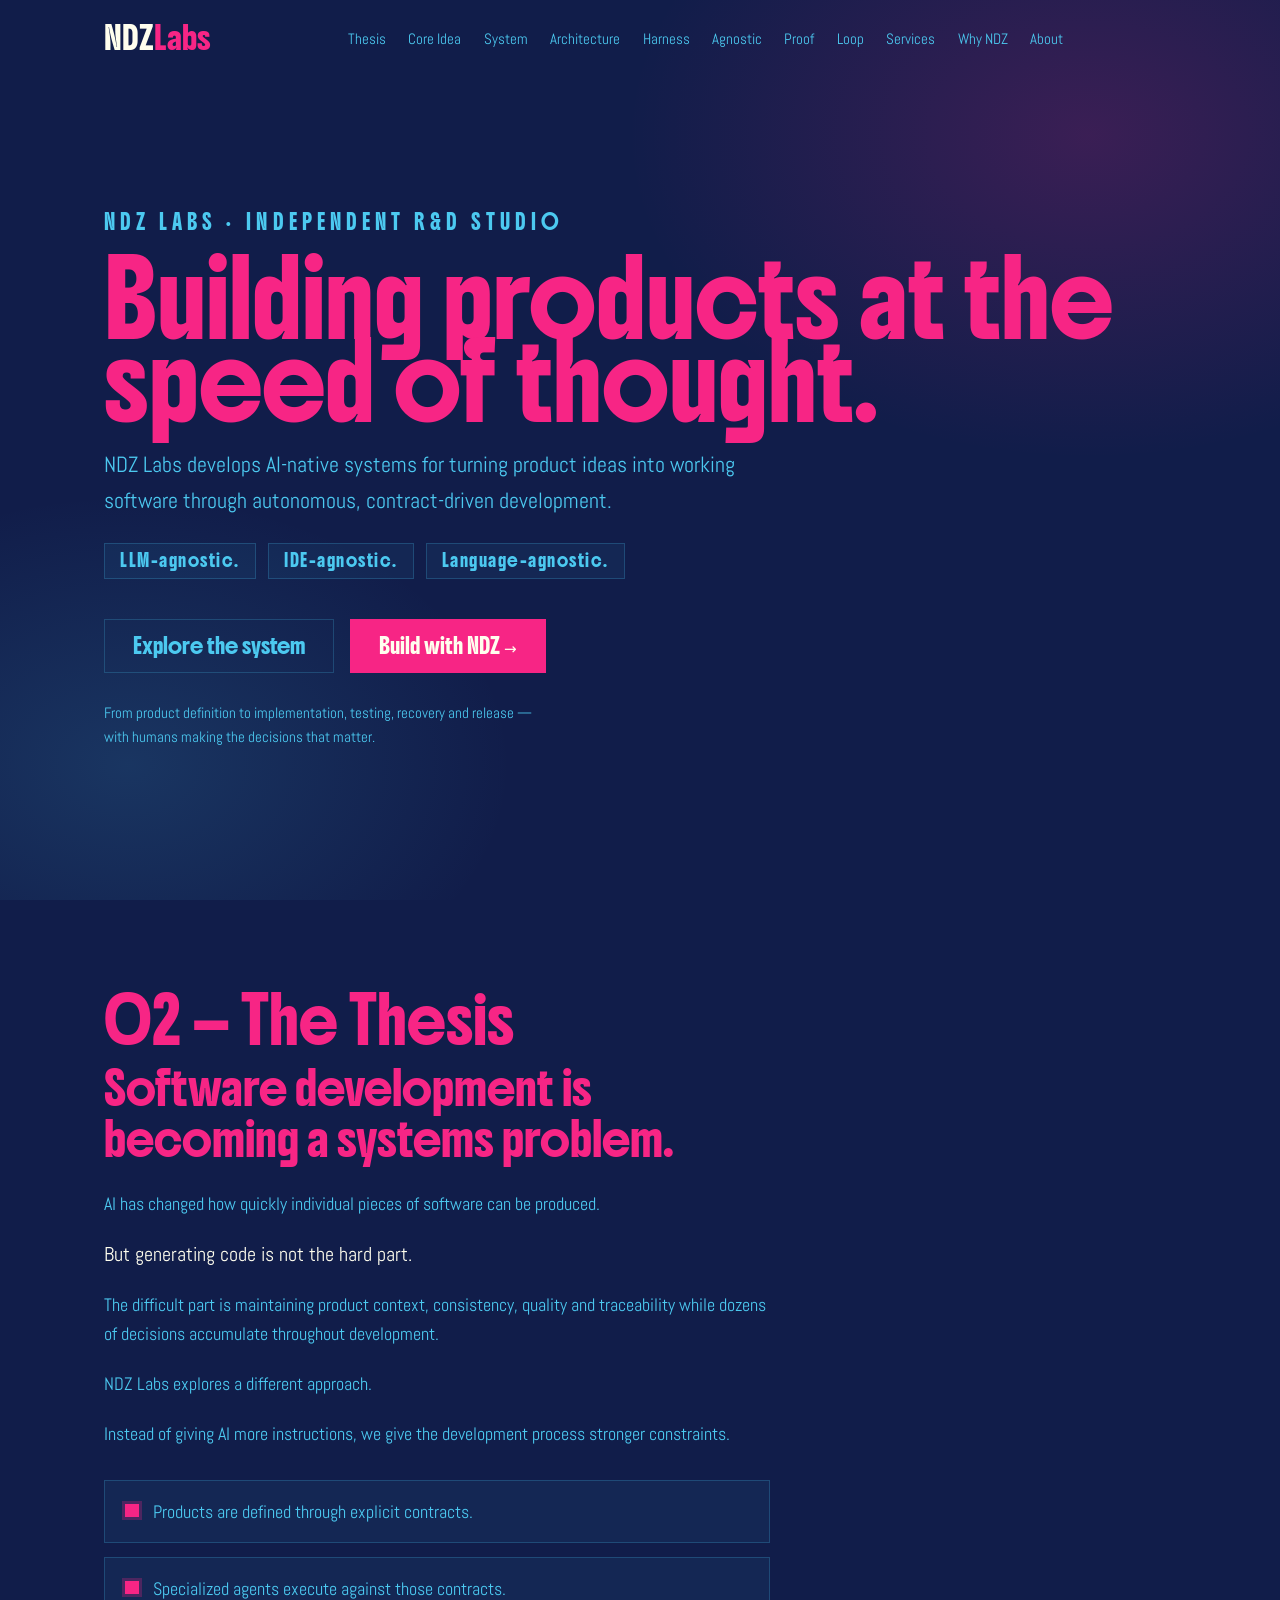
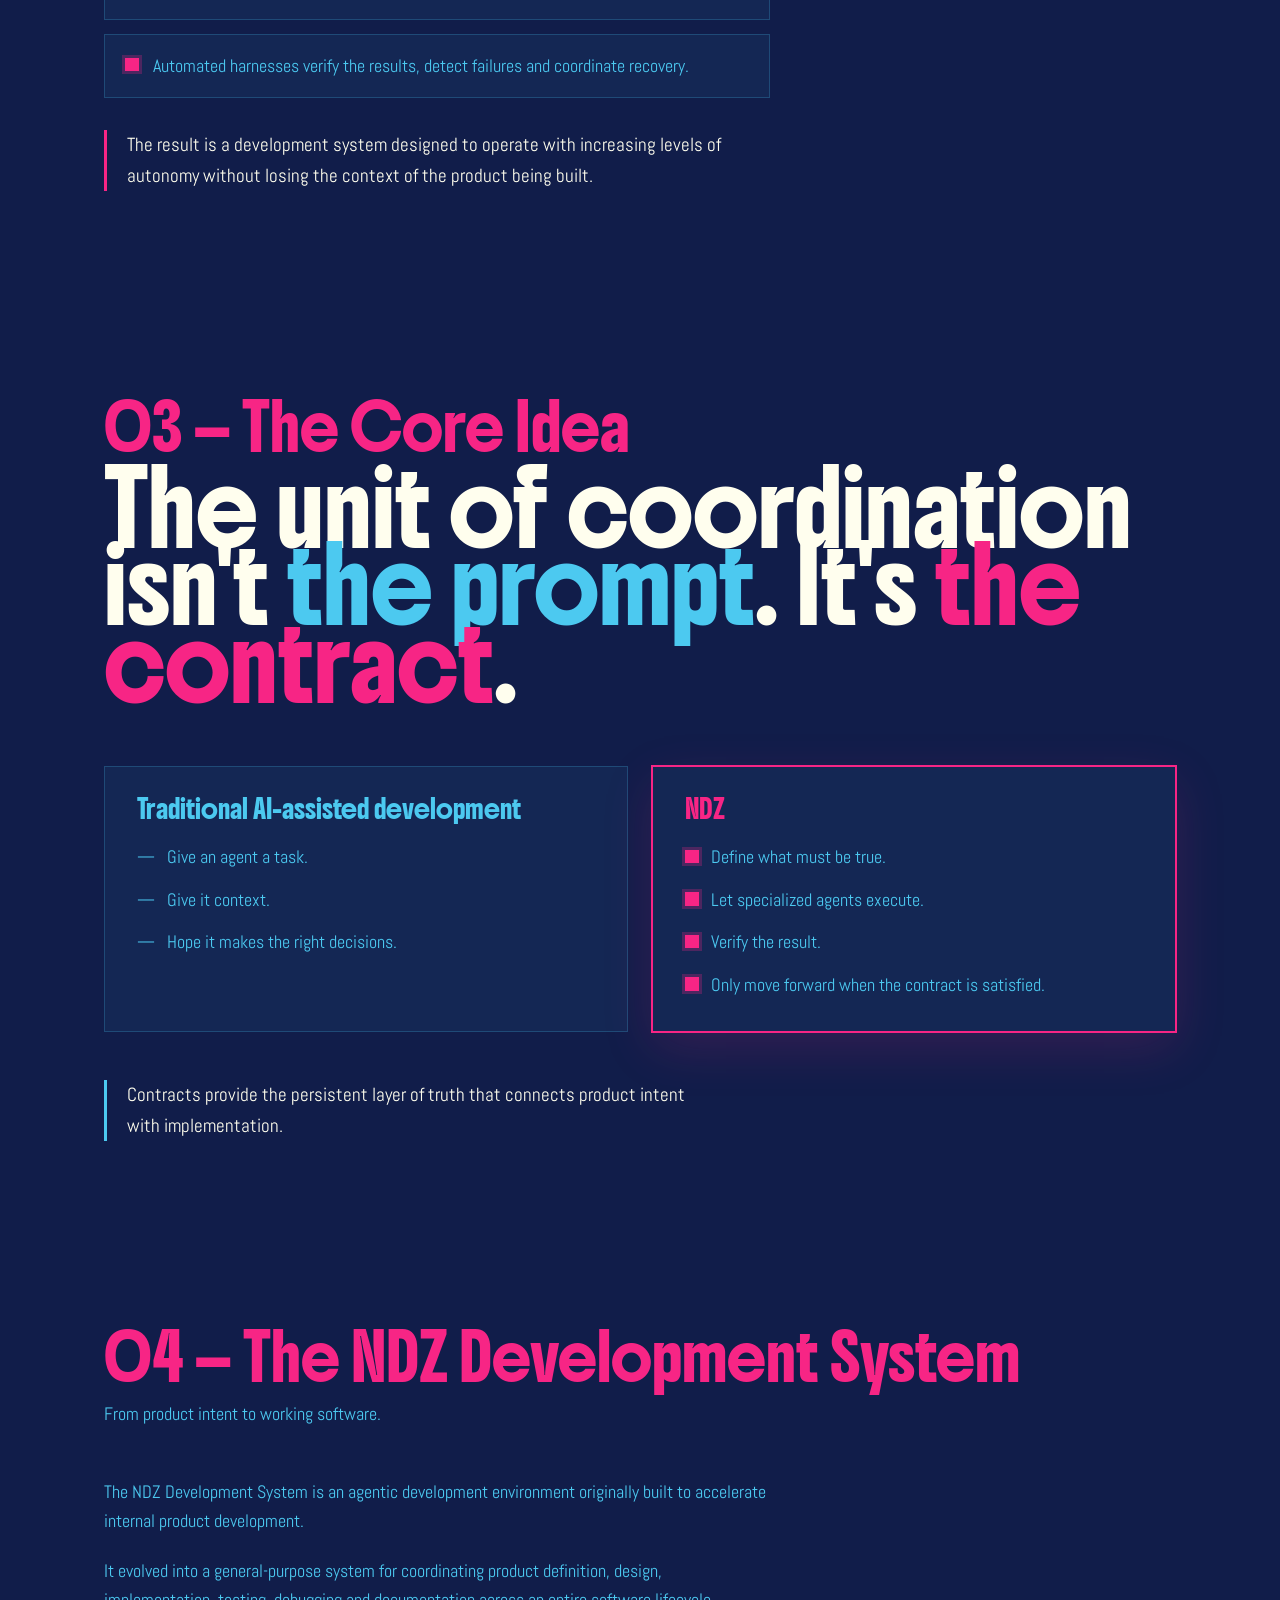
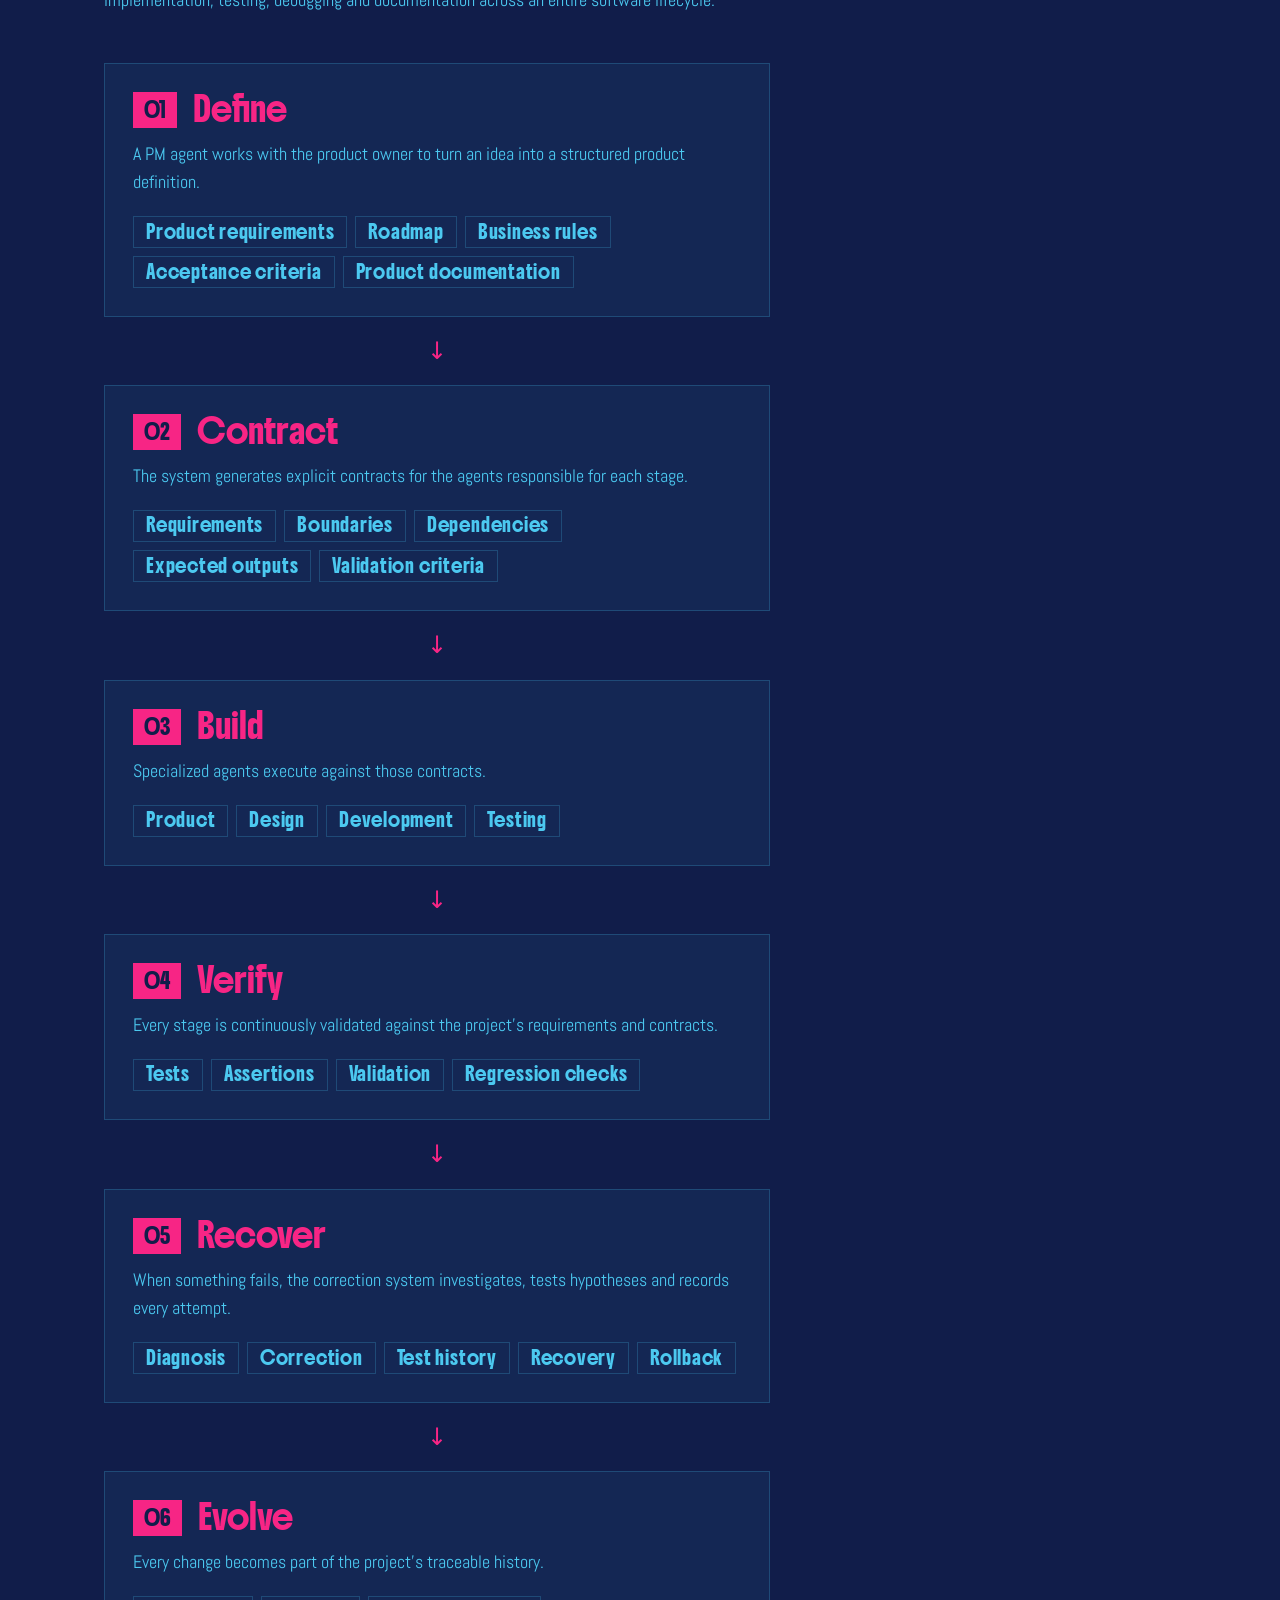
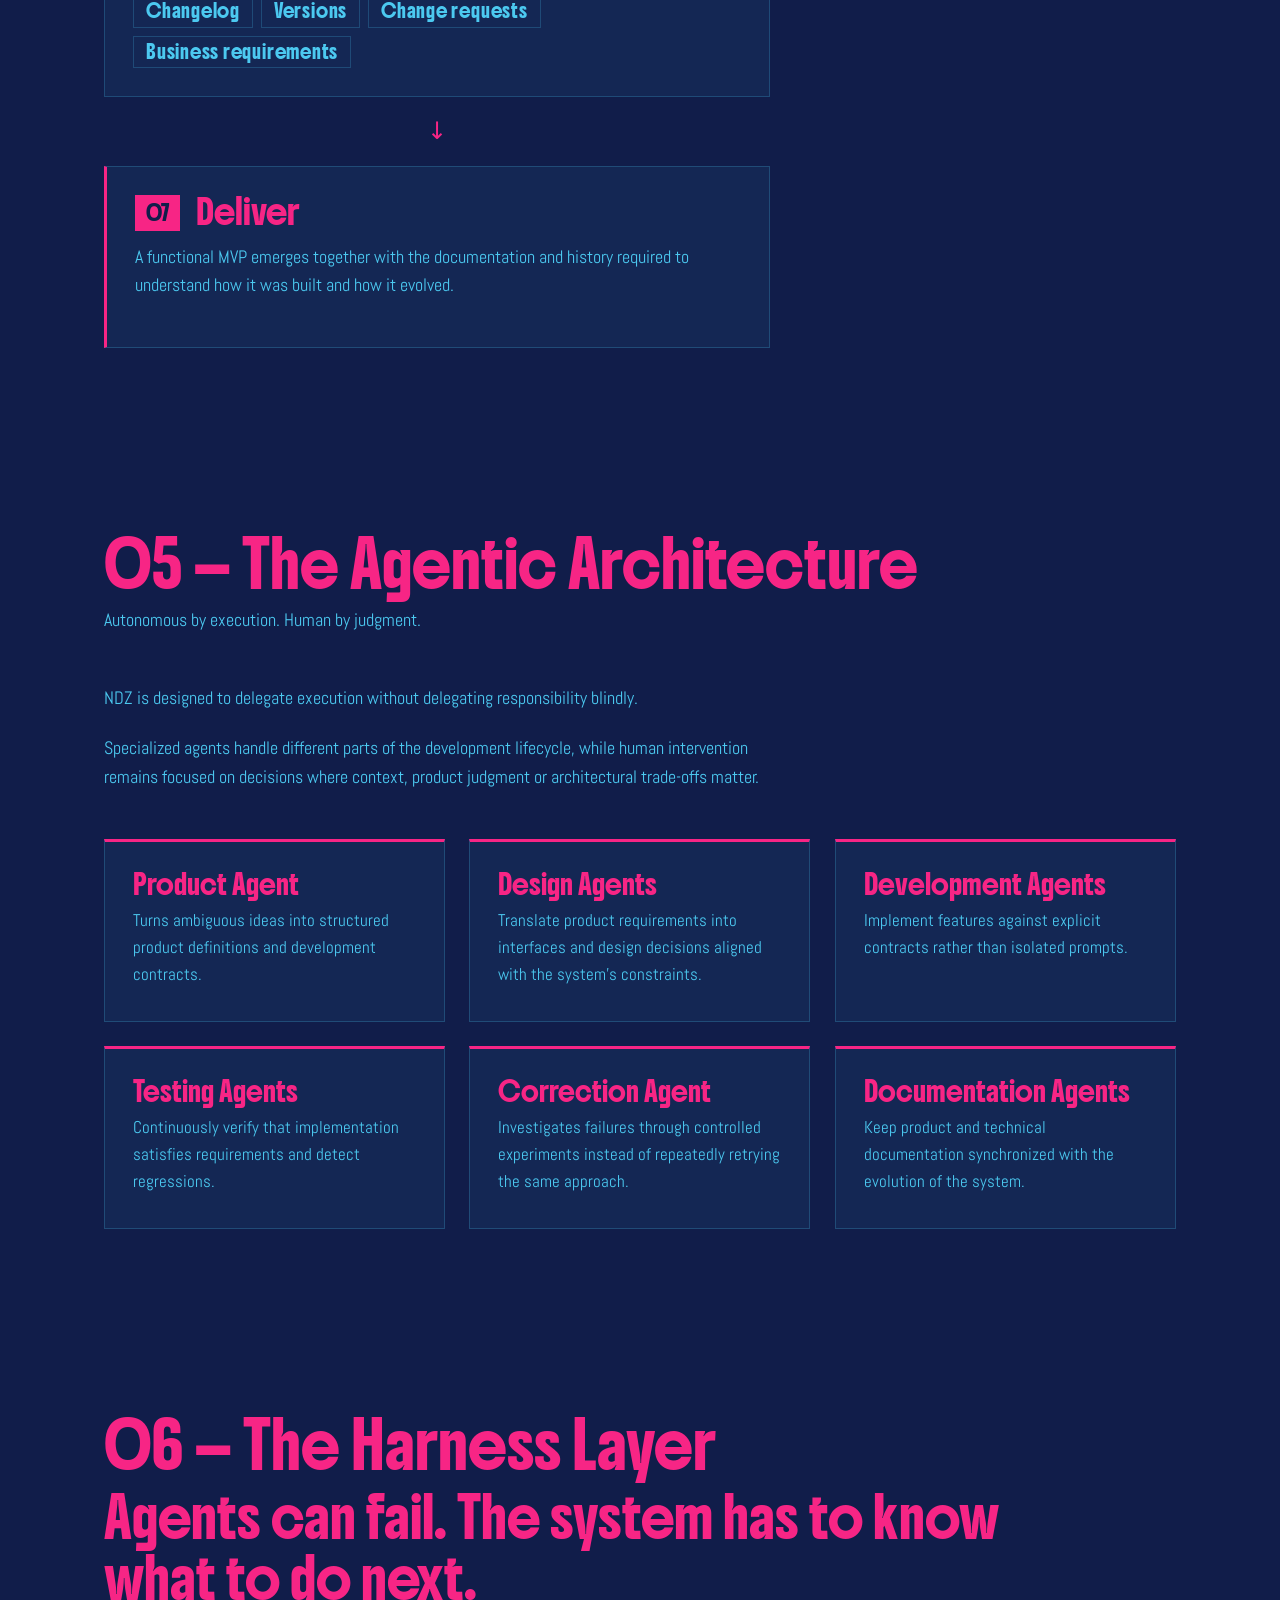
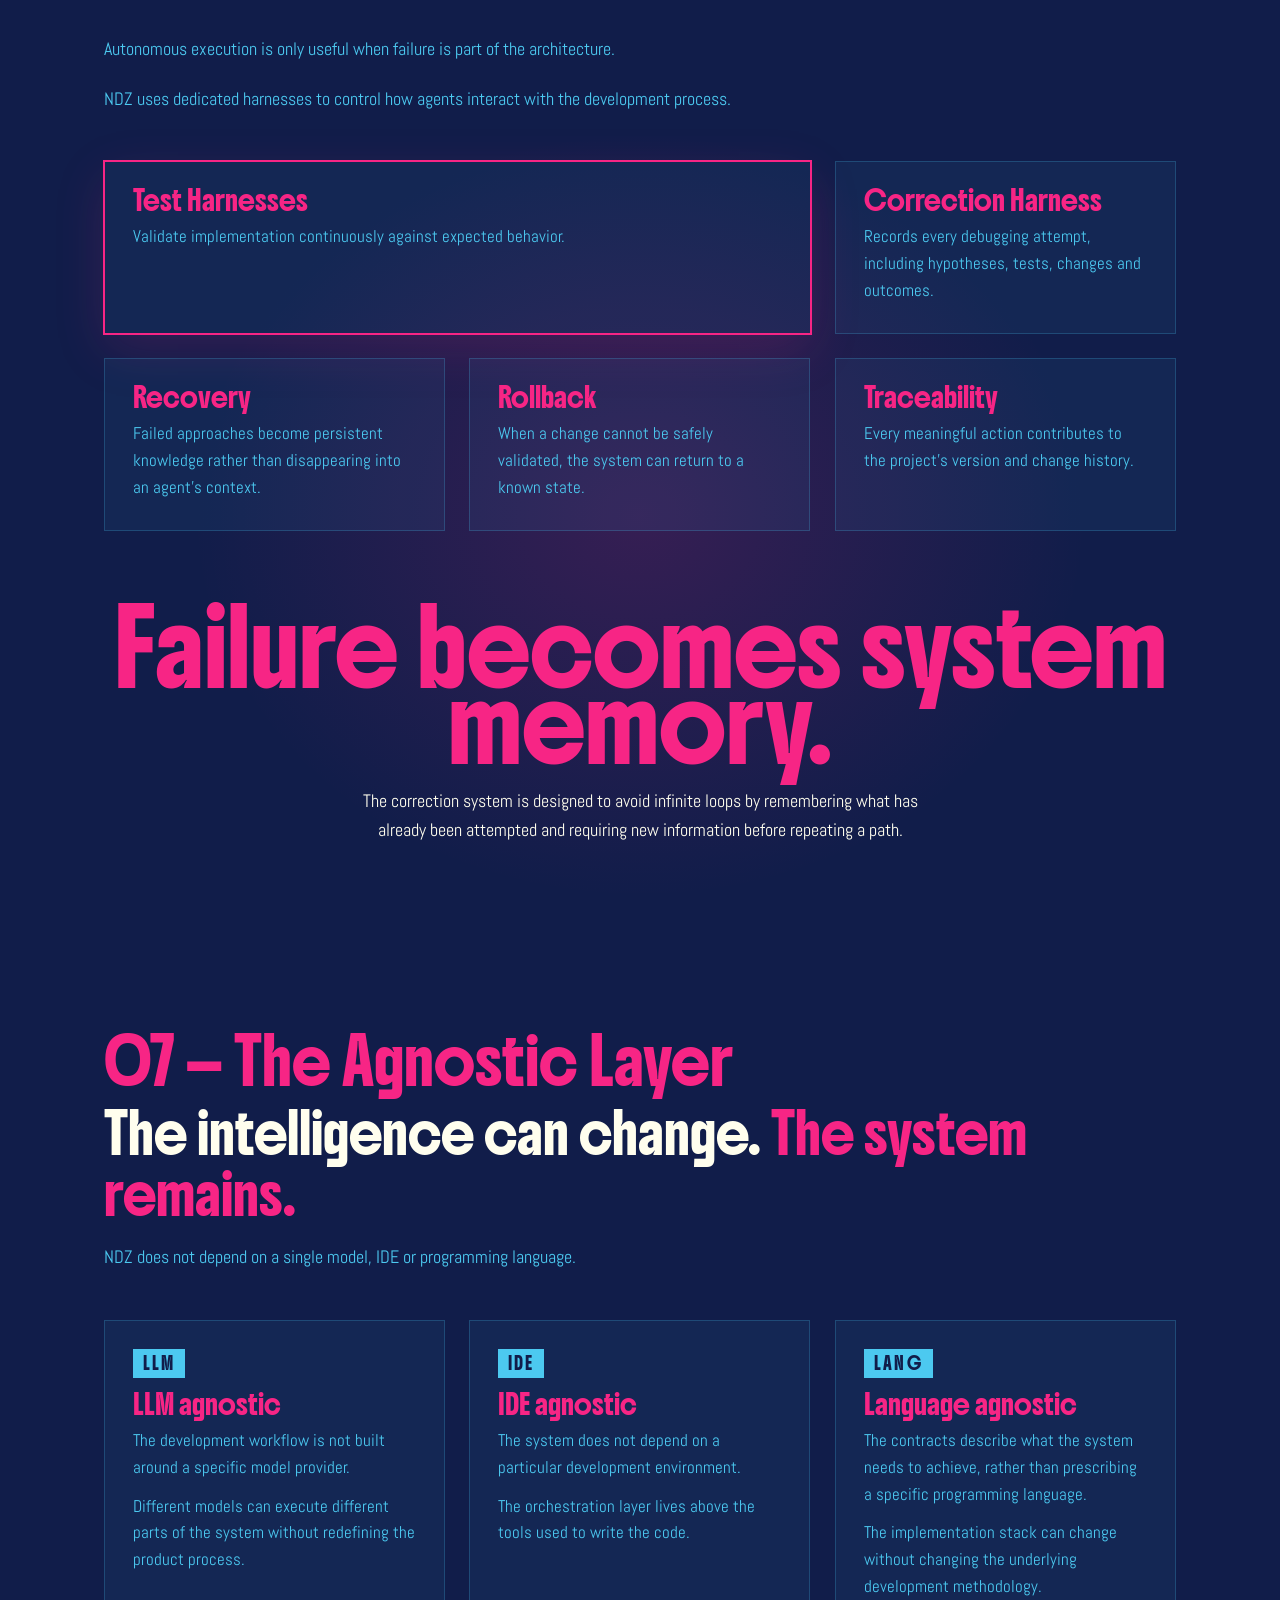
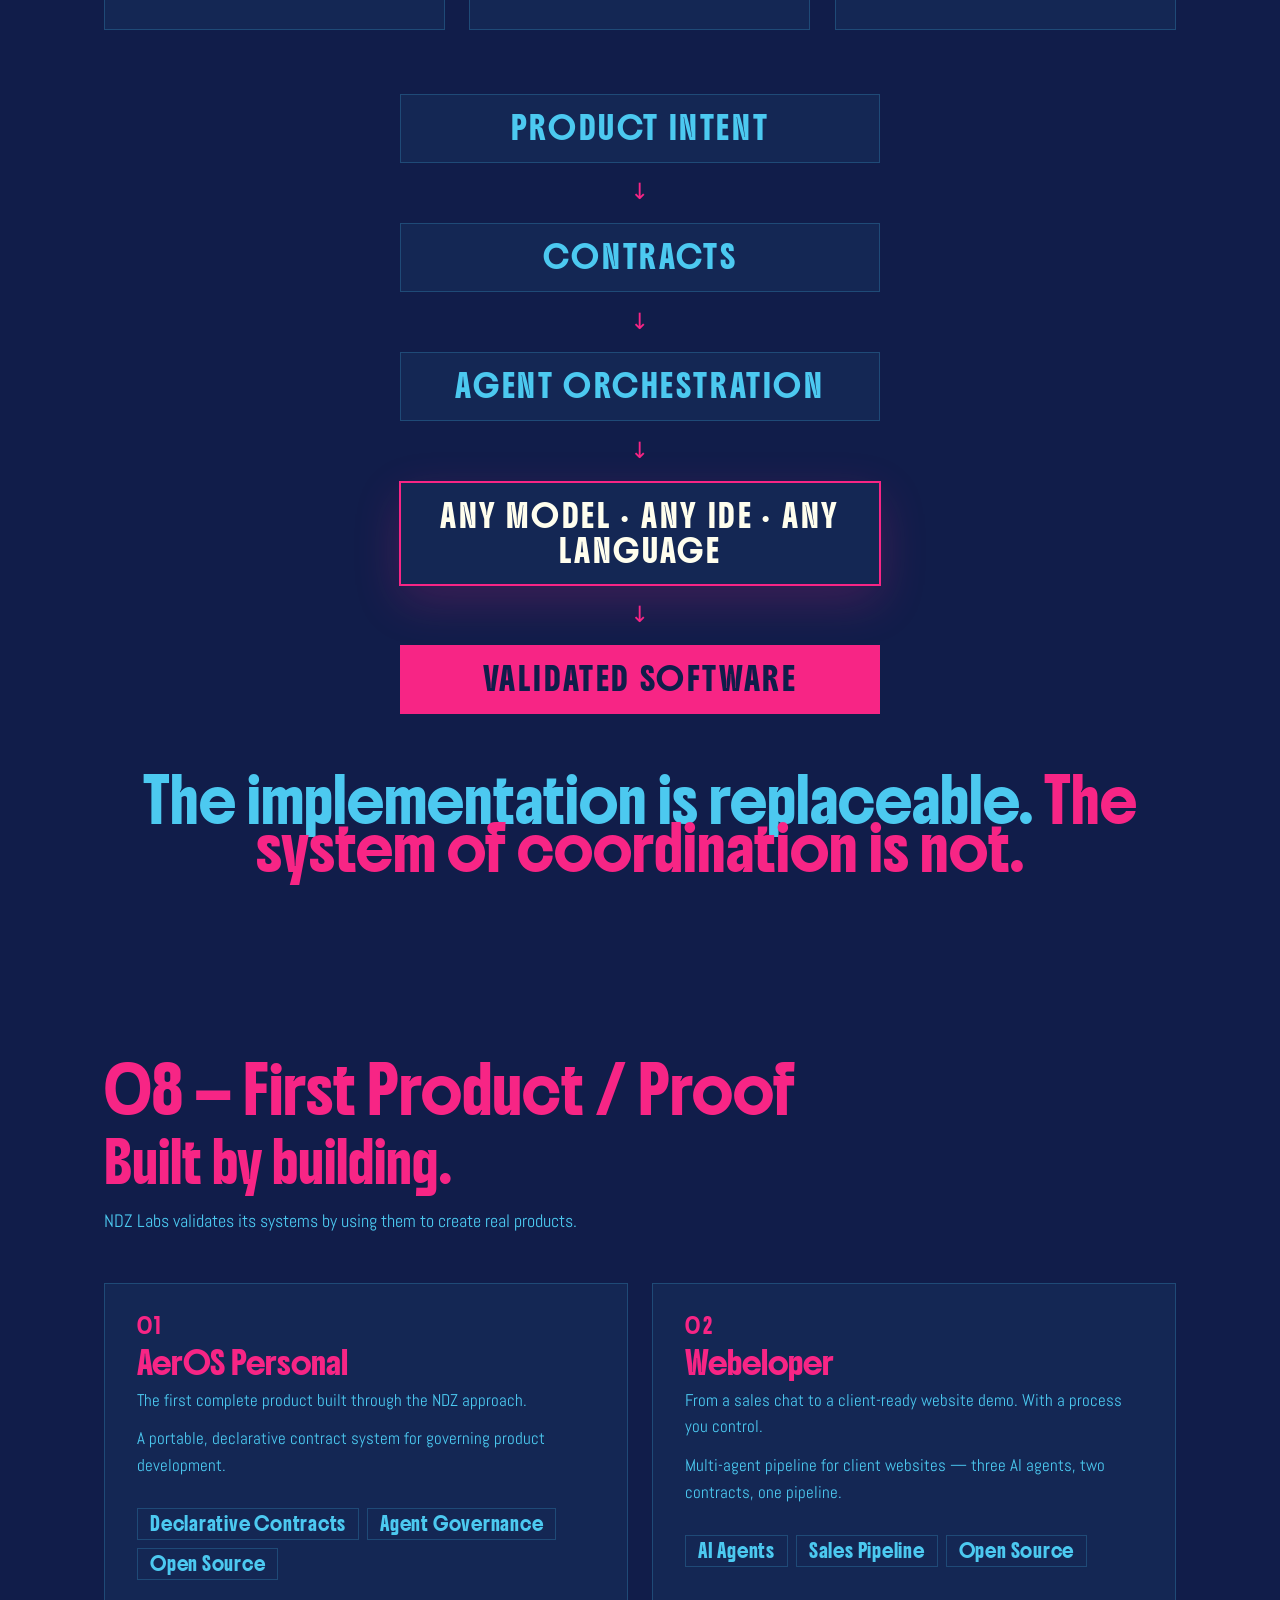
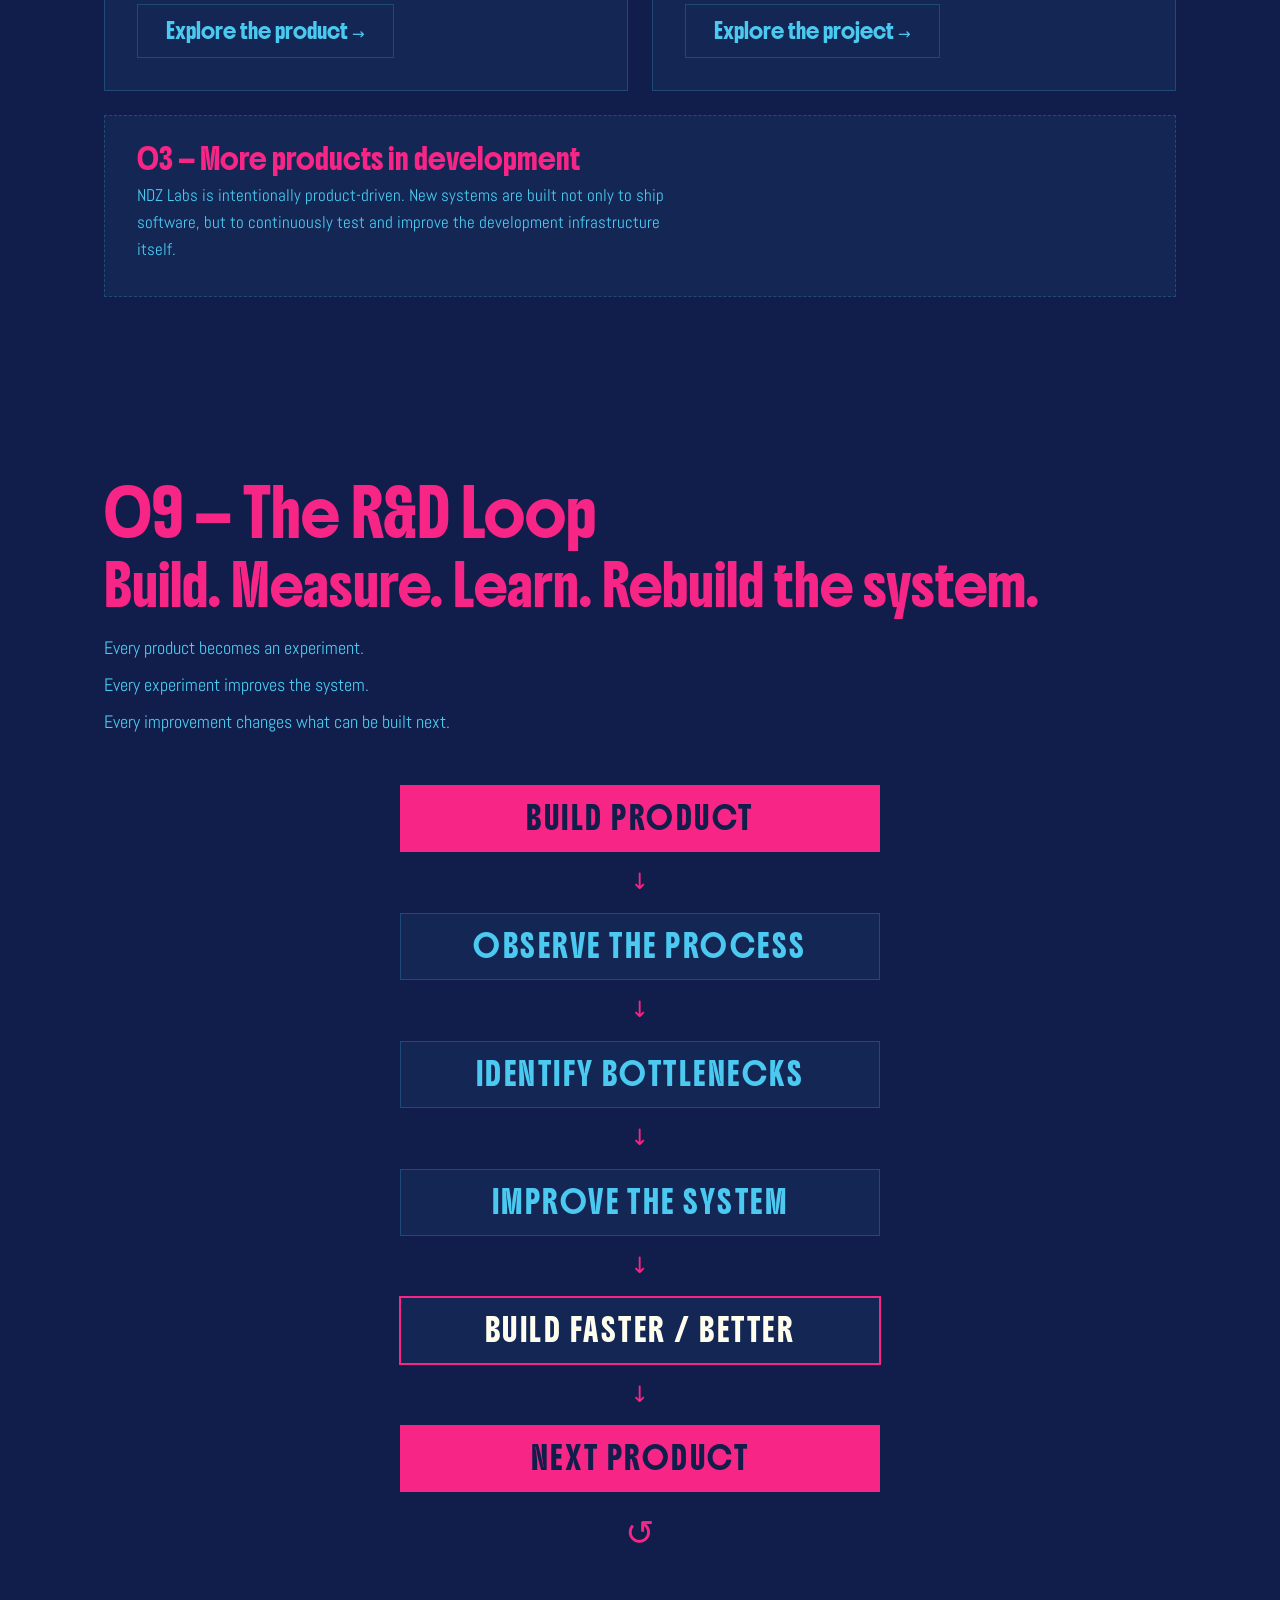
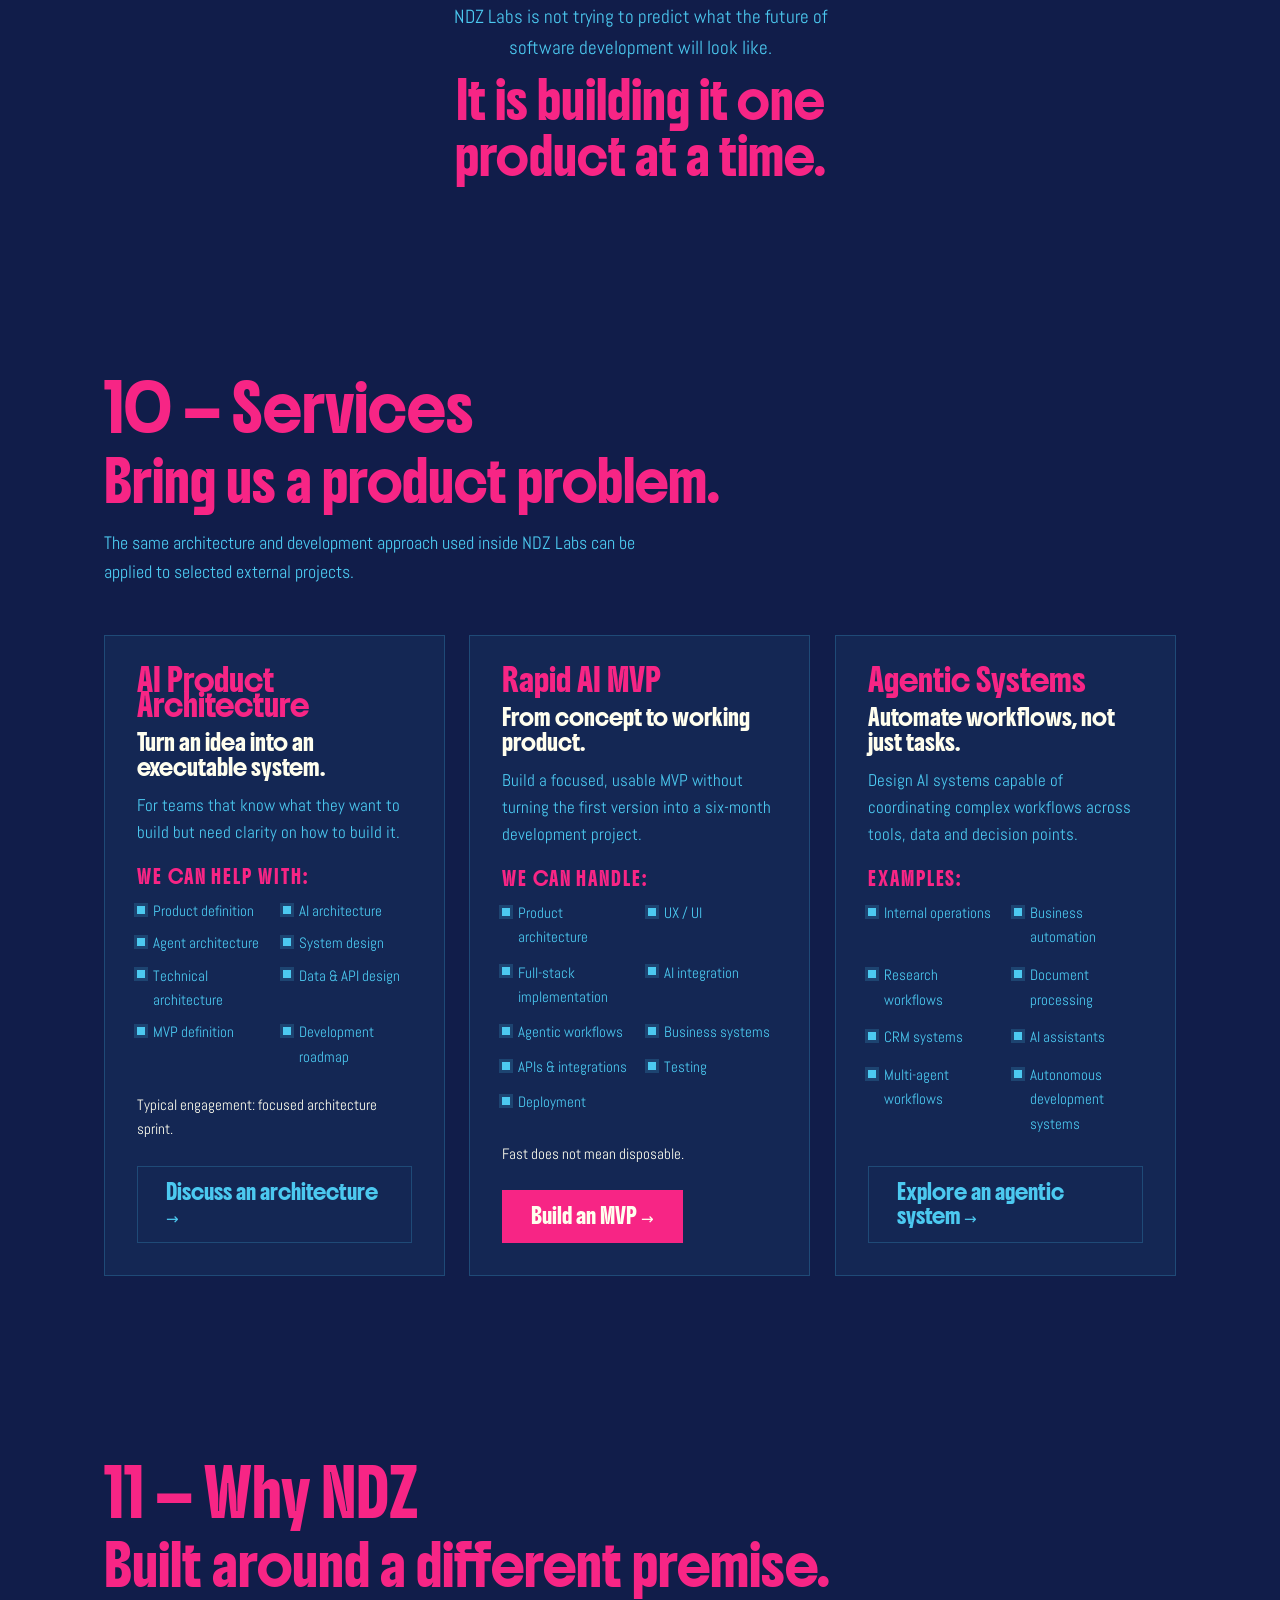
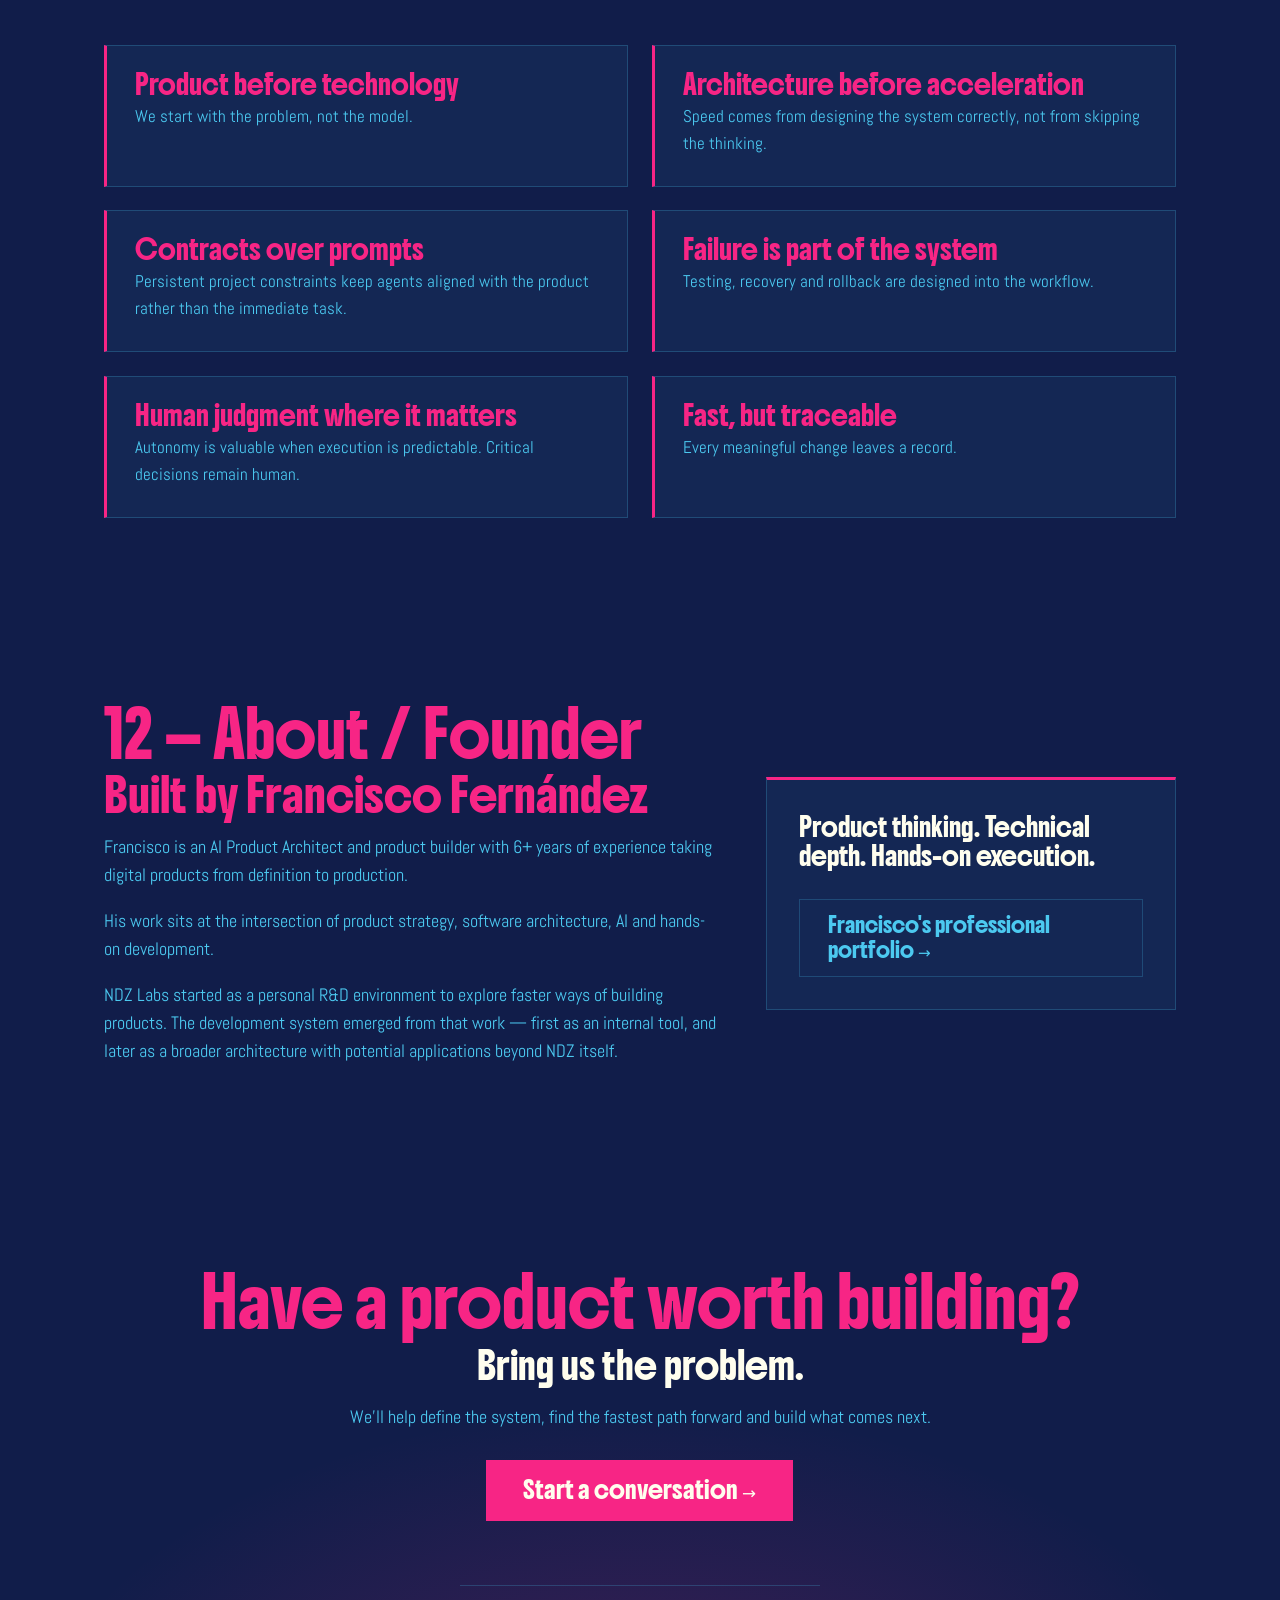
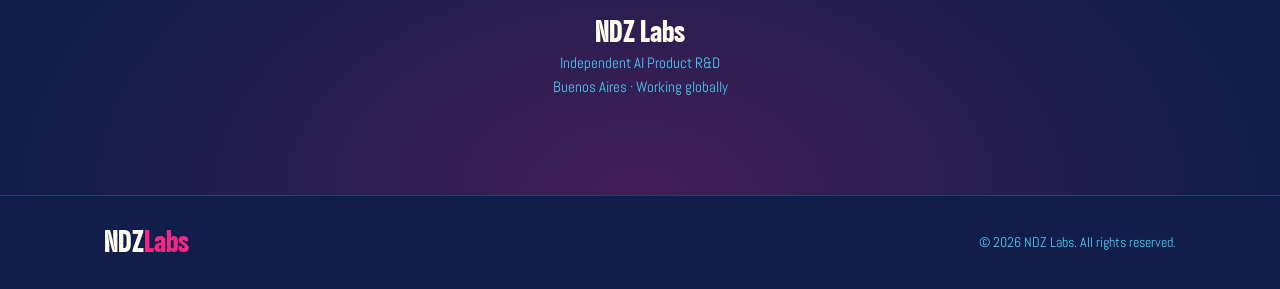
==== commit 7197e8bc: "Replace Dental OS and Booking with Webeloper and AerOS Personal" ====
--- a/index.html
+++ b/index.html
@@ -358,30 +358,27 @@
         <div class="grid proof-grid">
           <article class="proof-card reveal">
             <span class="proof-card__num">01</span>
-            <h3 class="proof-card__title">Booking System</h3>
+            <h3 class="proof-card__title">AerOS Personal</h3>
             <p class="proof-card__text">The first complete product built through the NDZ approach.</p>
-            <p class="proof-card__text">A functional booking system developed as the first full validation of the agentic product development workflow.</p>
+            <p class="proof-card__text">A portable, declarative contract system for governing product development.</p>
             <ul class="proof-card__tags">
-              <li>Product definition</li>
-              <li>Architecture</li>
-              <li>Design</li>
-              <li>Development</li>
-              <li>Testing</li>
-              <li>Iteration</li>
-            </ul>
-            <a href="booking.html" class="btn btn--ghost">Explore the product →</a>
+              <li>Declarative Contracts</li>
+              <li>Agent Governance</li>
+              <li>Open Source</li>
+            </ul>
+            <a href="aerospersonal.html" class="btn btn--ghost">Explore the product →</a>
           </article>
           <article class="proof-card reveal">
             <span class="proof-card__num">02</span>
-            <h3 class="proof-card__title">Dental Clinic OS</h3>
-            <p class="proof-card__text">A business system designed around real operational workflows.</p>
-            <p class="proof-card__text">Product architecture and development of a digital operating system for dental clinic management.</p>
+            <h3 class="proof-card__title">Webeloper</h3>
+            <p class="proof-card__text">From a sales chat to a client-ready website demo. With a process you control.</p>
+            <p class="proof-card__text">Multi-agent pipeline for client websites — three AI agents, two contracts, one pipeline.</p>
             <ul class="proof-card__tags">
-              <li>Product Architecture</li>
-              <li>Business Systems</li>
-              <li>Workflow Design</li>
-            </ul>
-            <a href="dental-os.html" class="btn btn--ghost">Explore the project →</a>
+              <li>AI Agents</li>
+              <li>Sales Pipeline</li>
+              <li>Open Source</li>
+            </ul>
+            <a href="webeloper.html" class="btn btn--ghost">Explore the project →</a>
           </article>
         </div>
         <article class="proof-strip reveal">
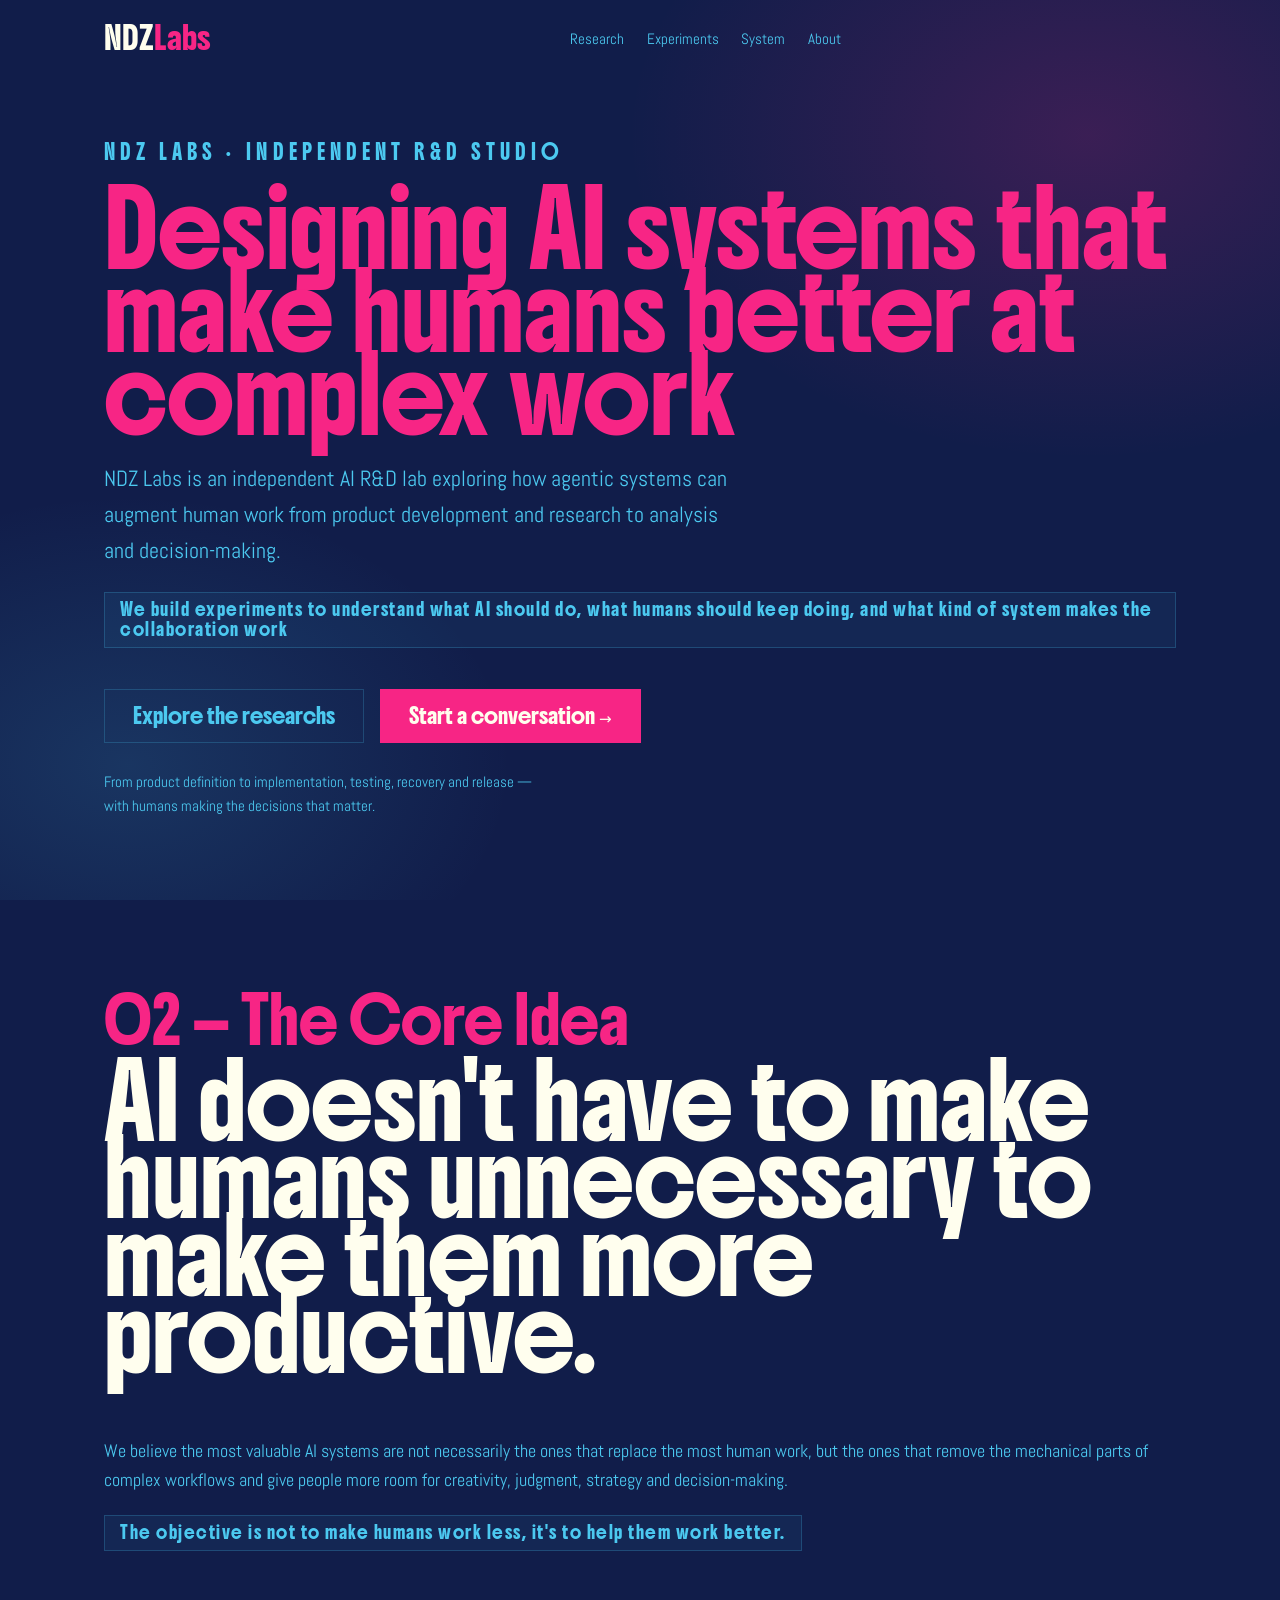
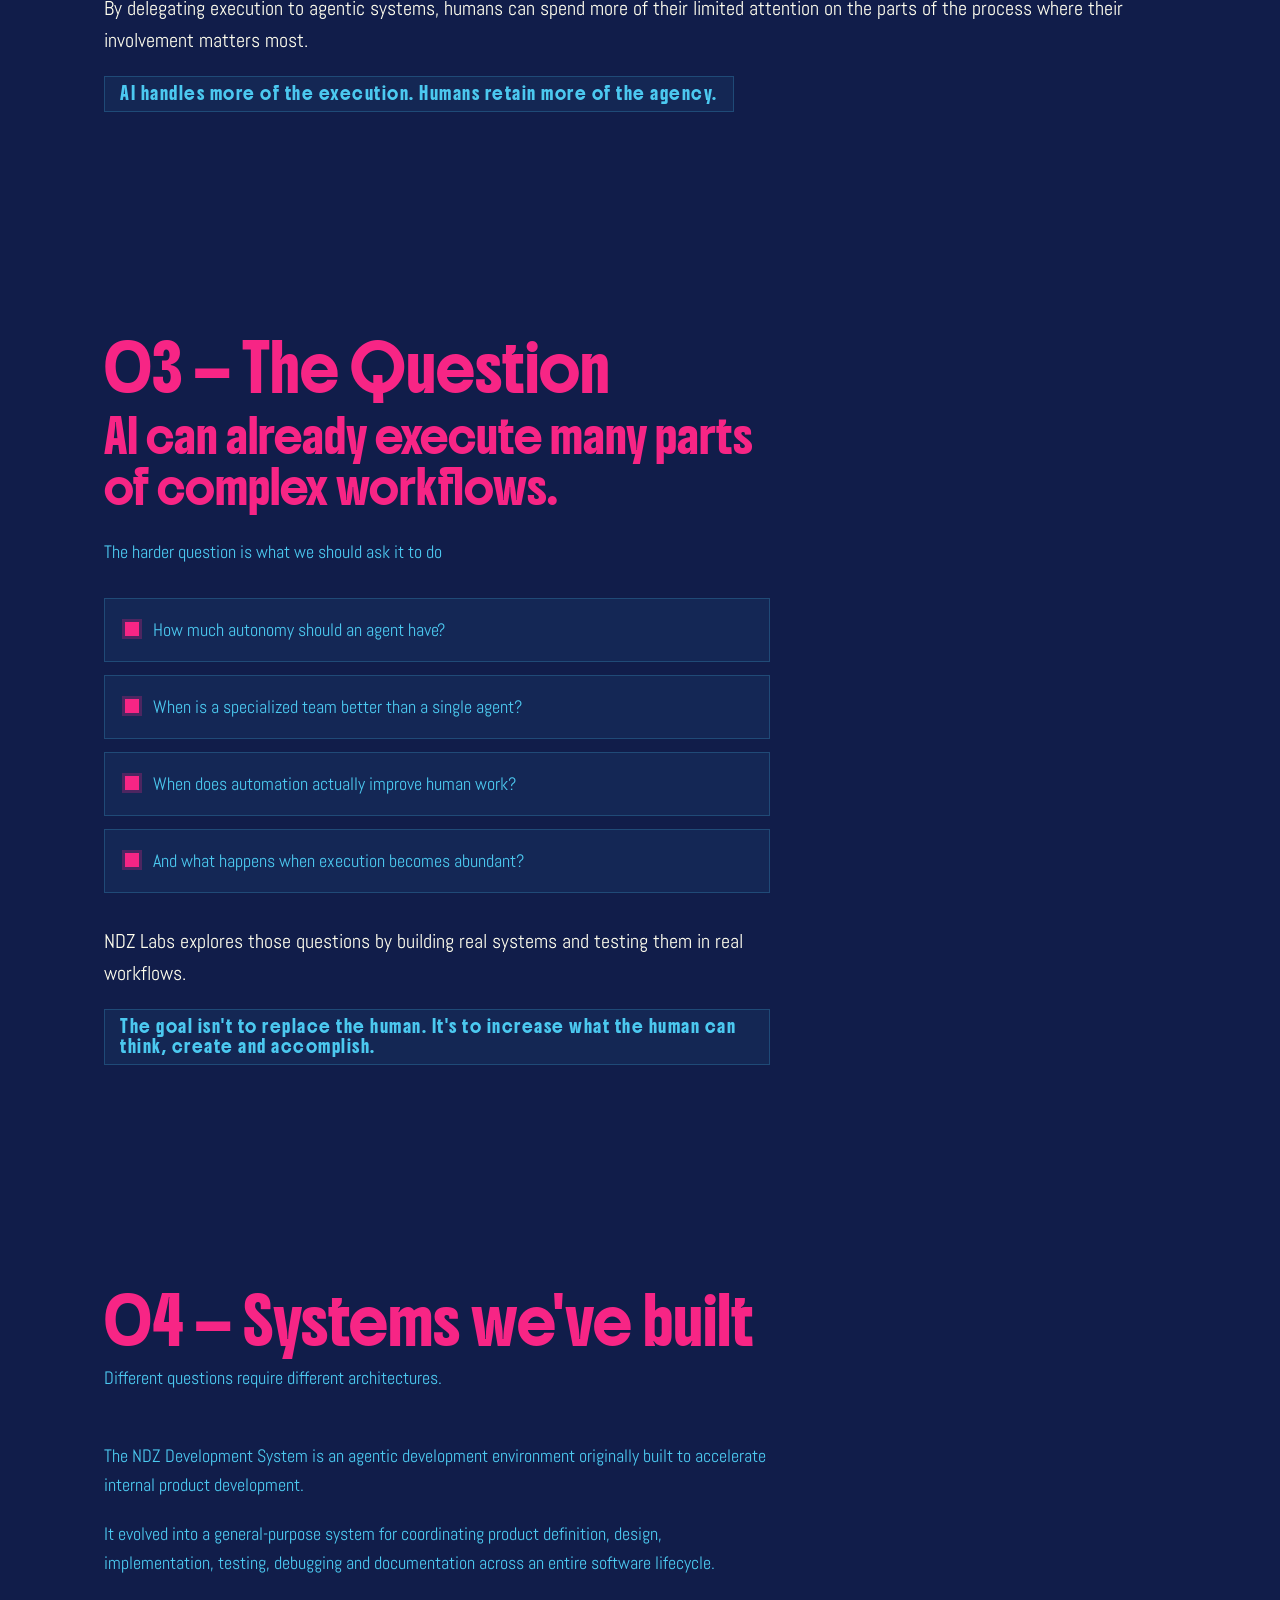
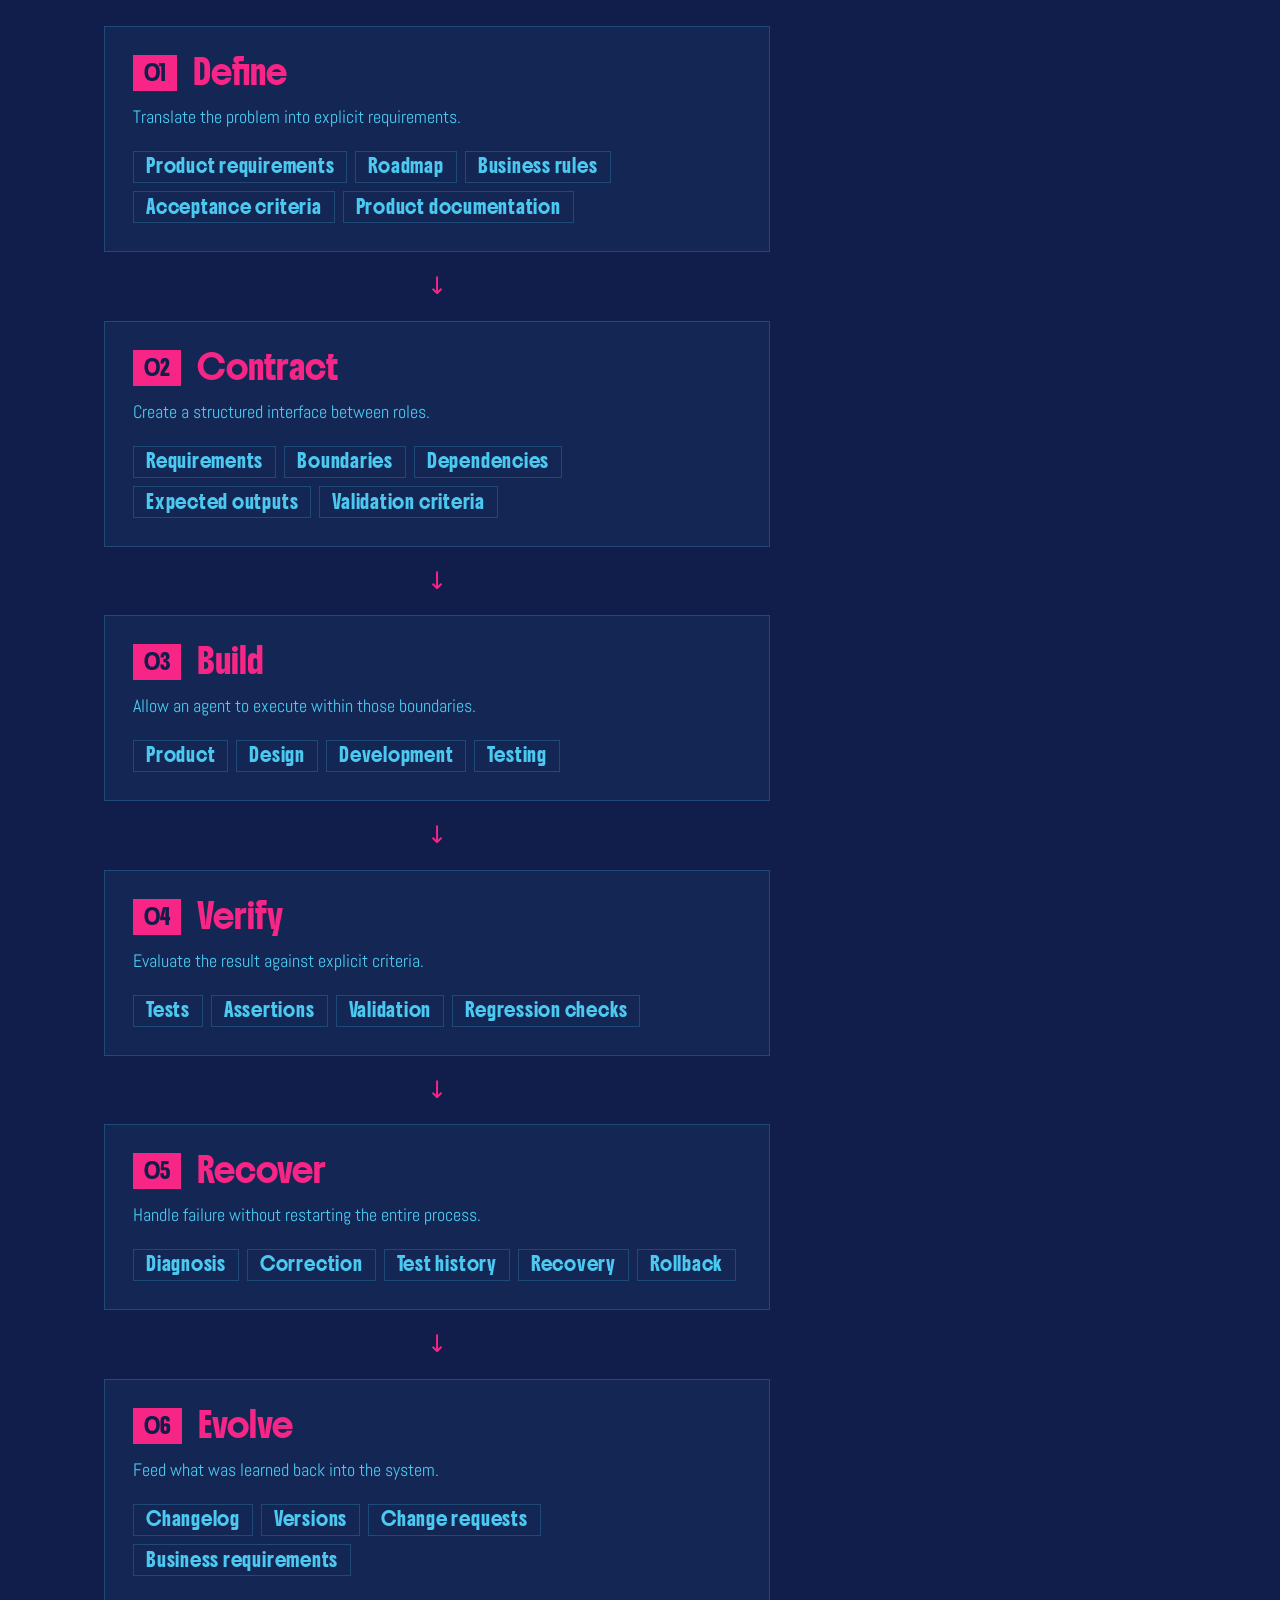
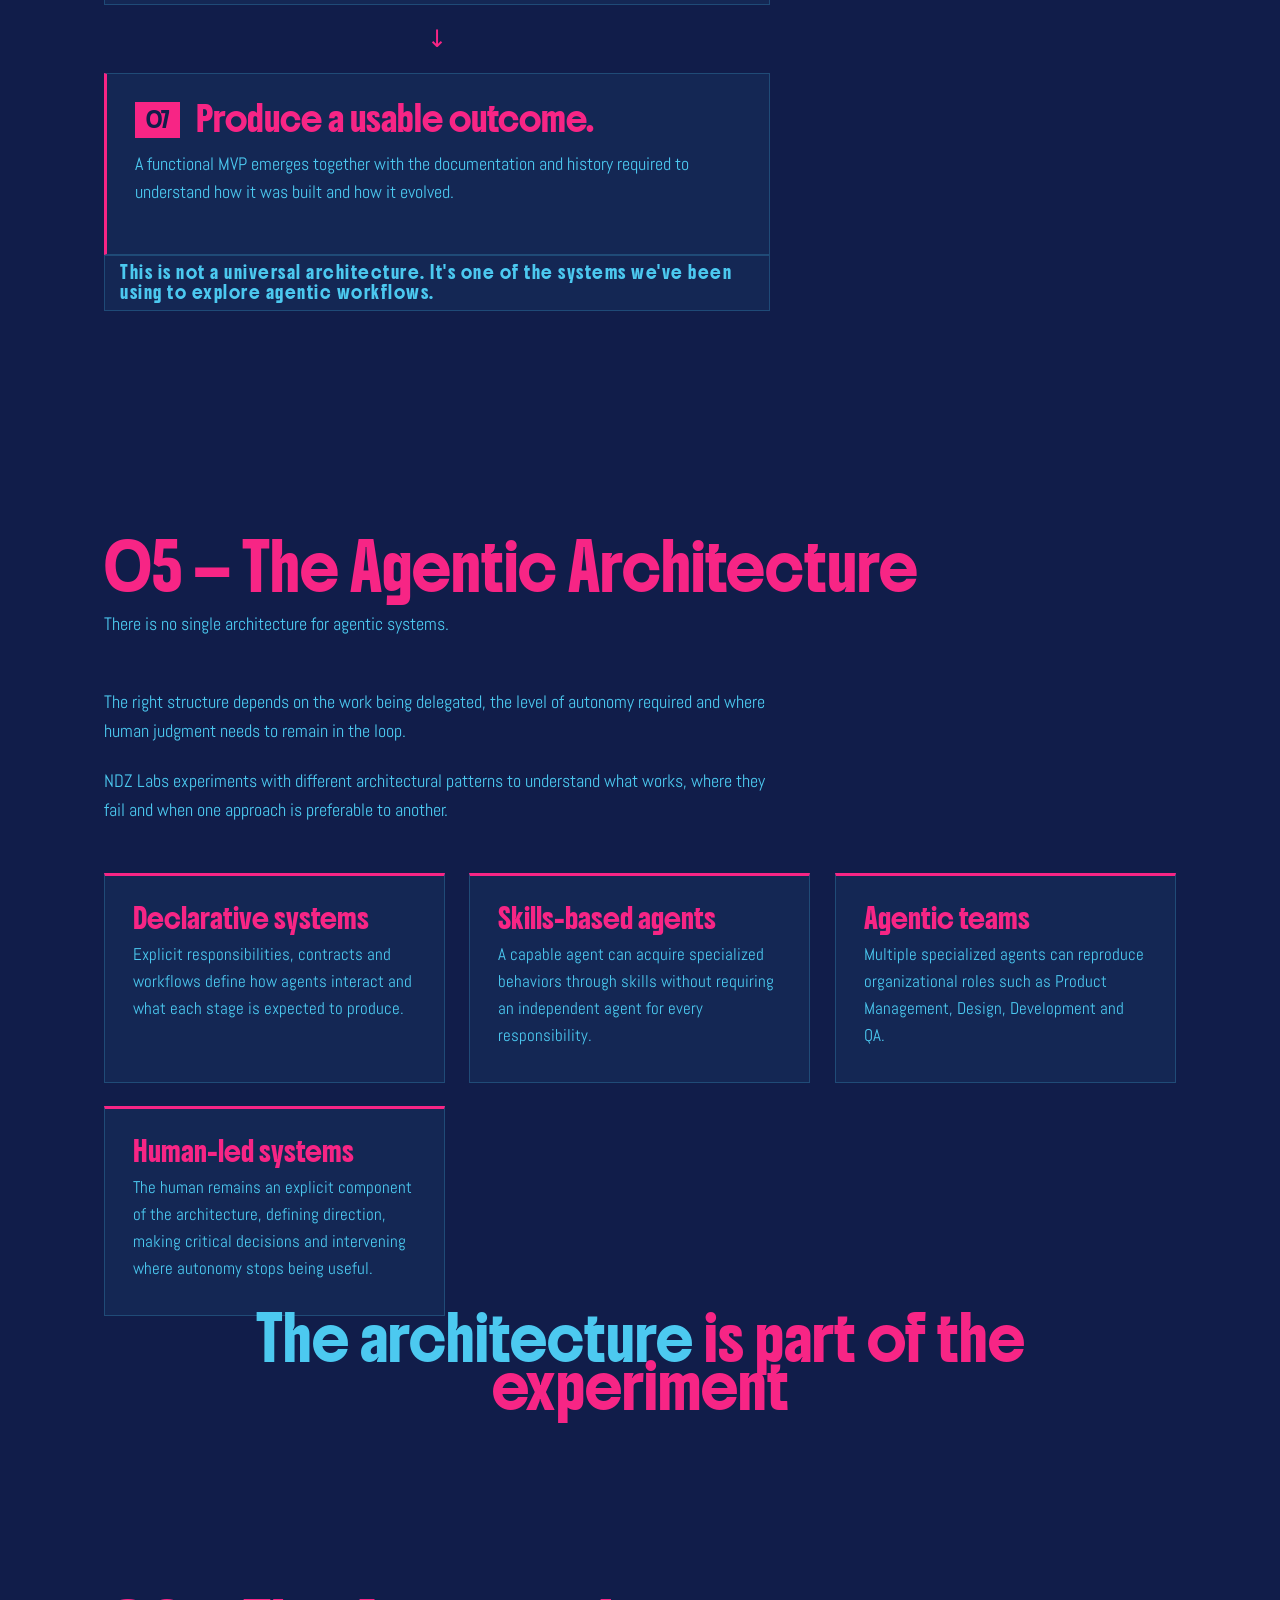
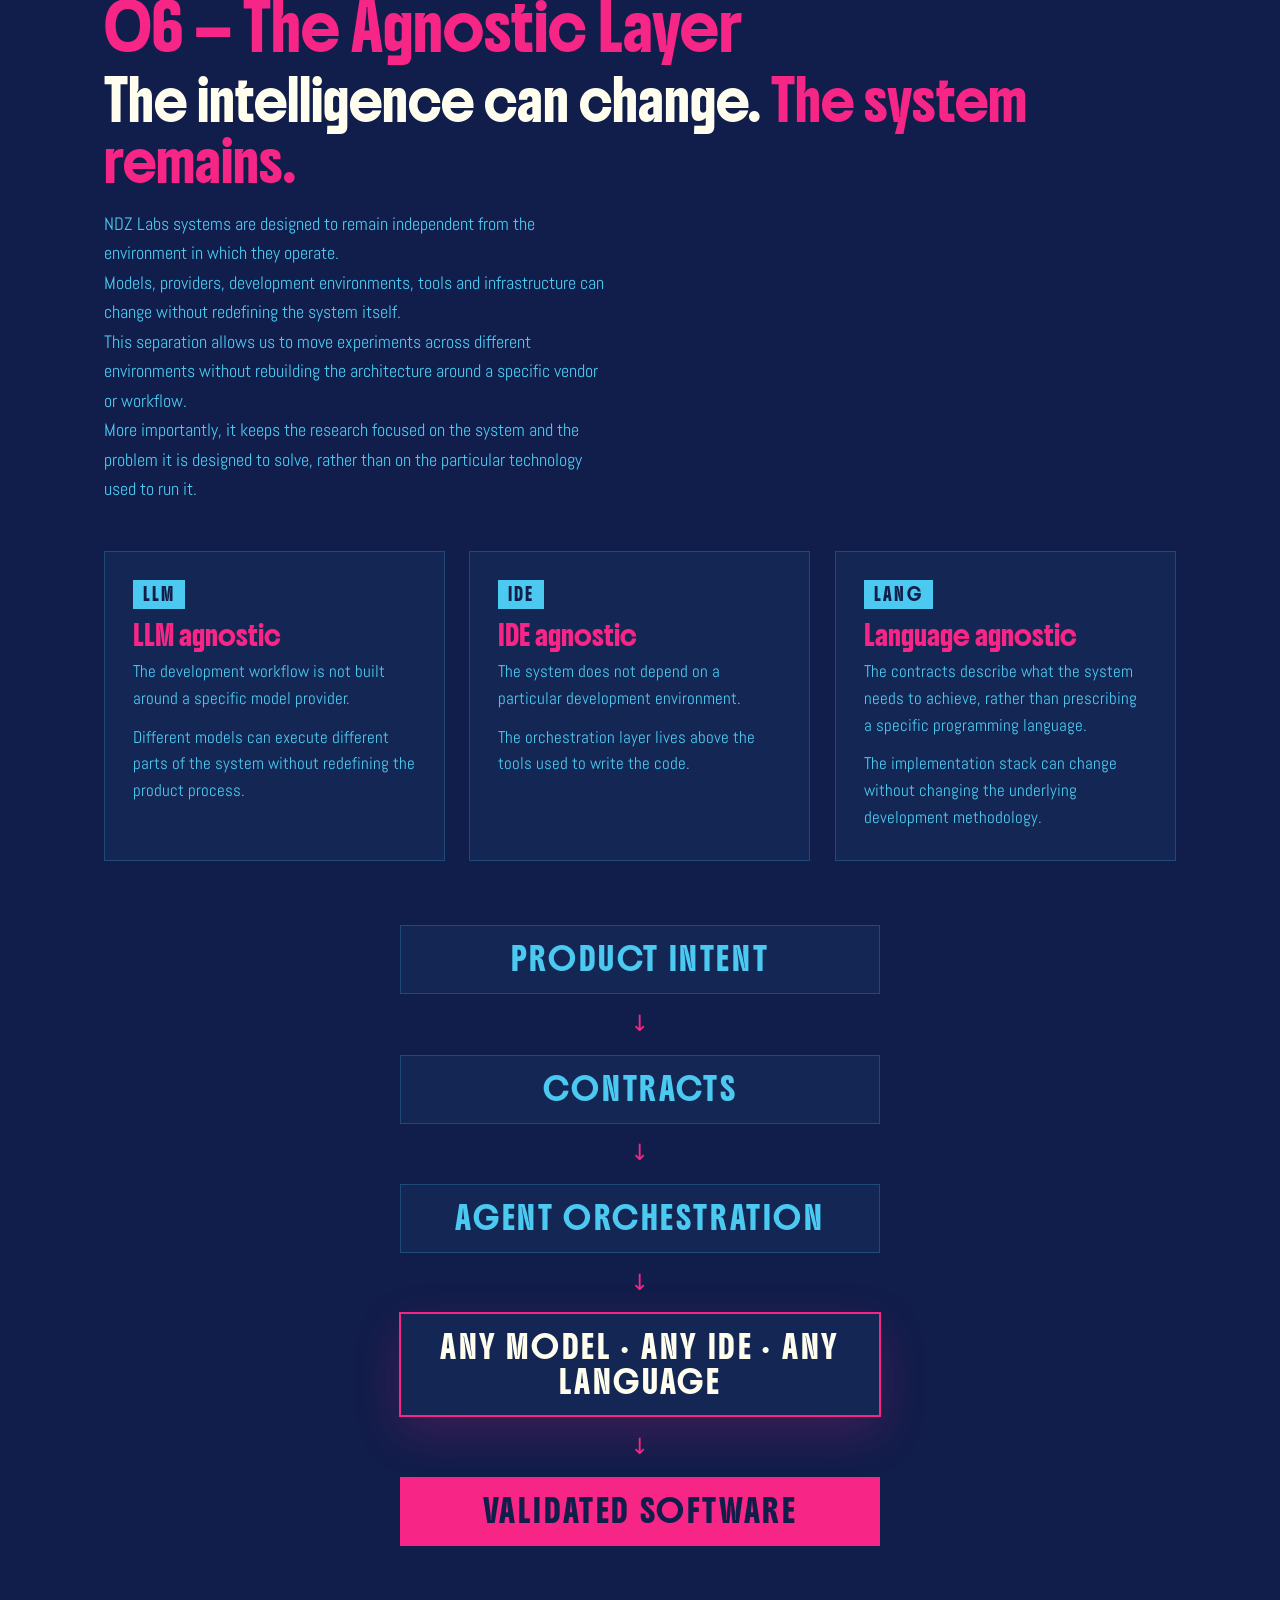
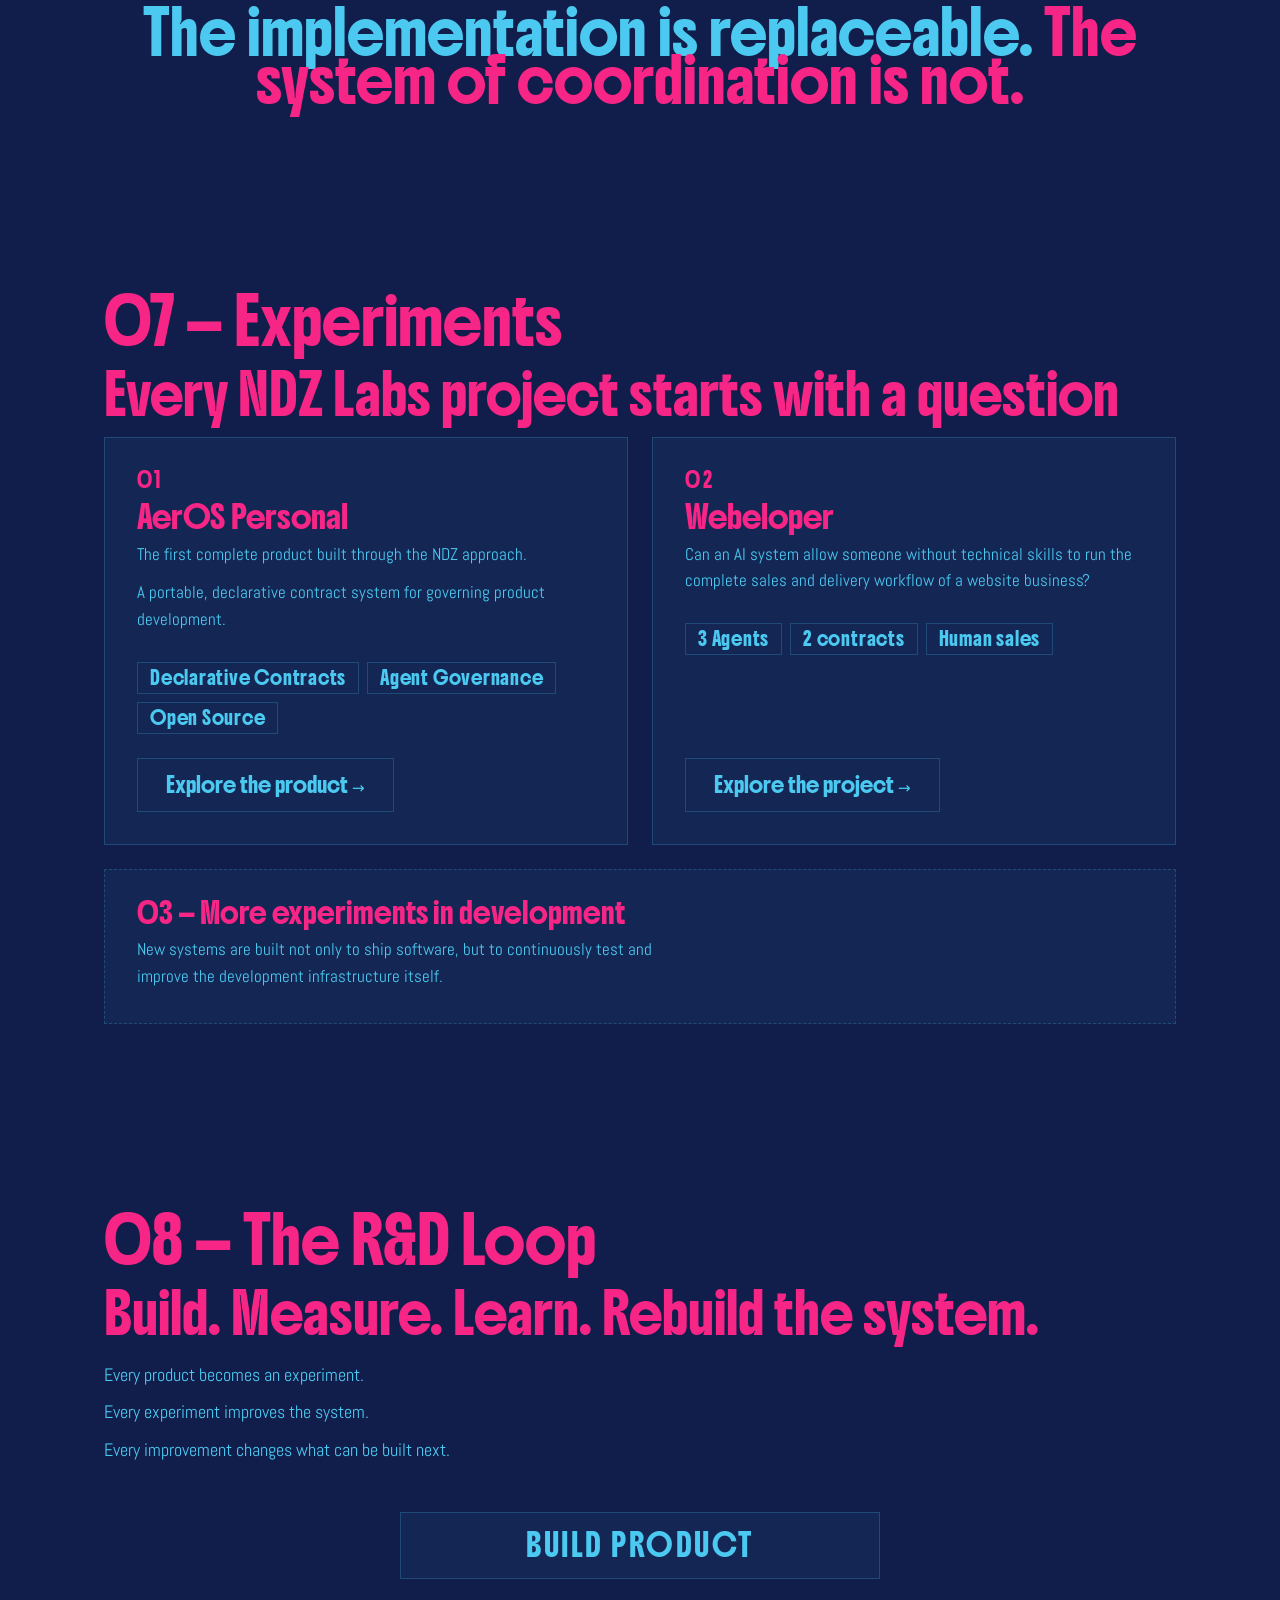
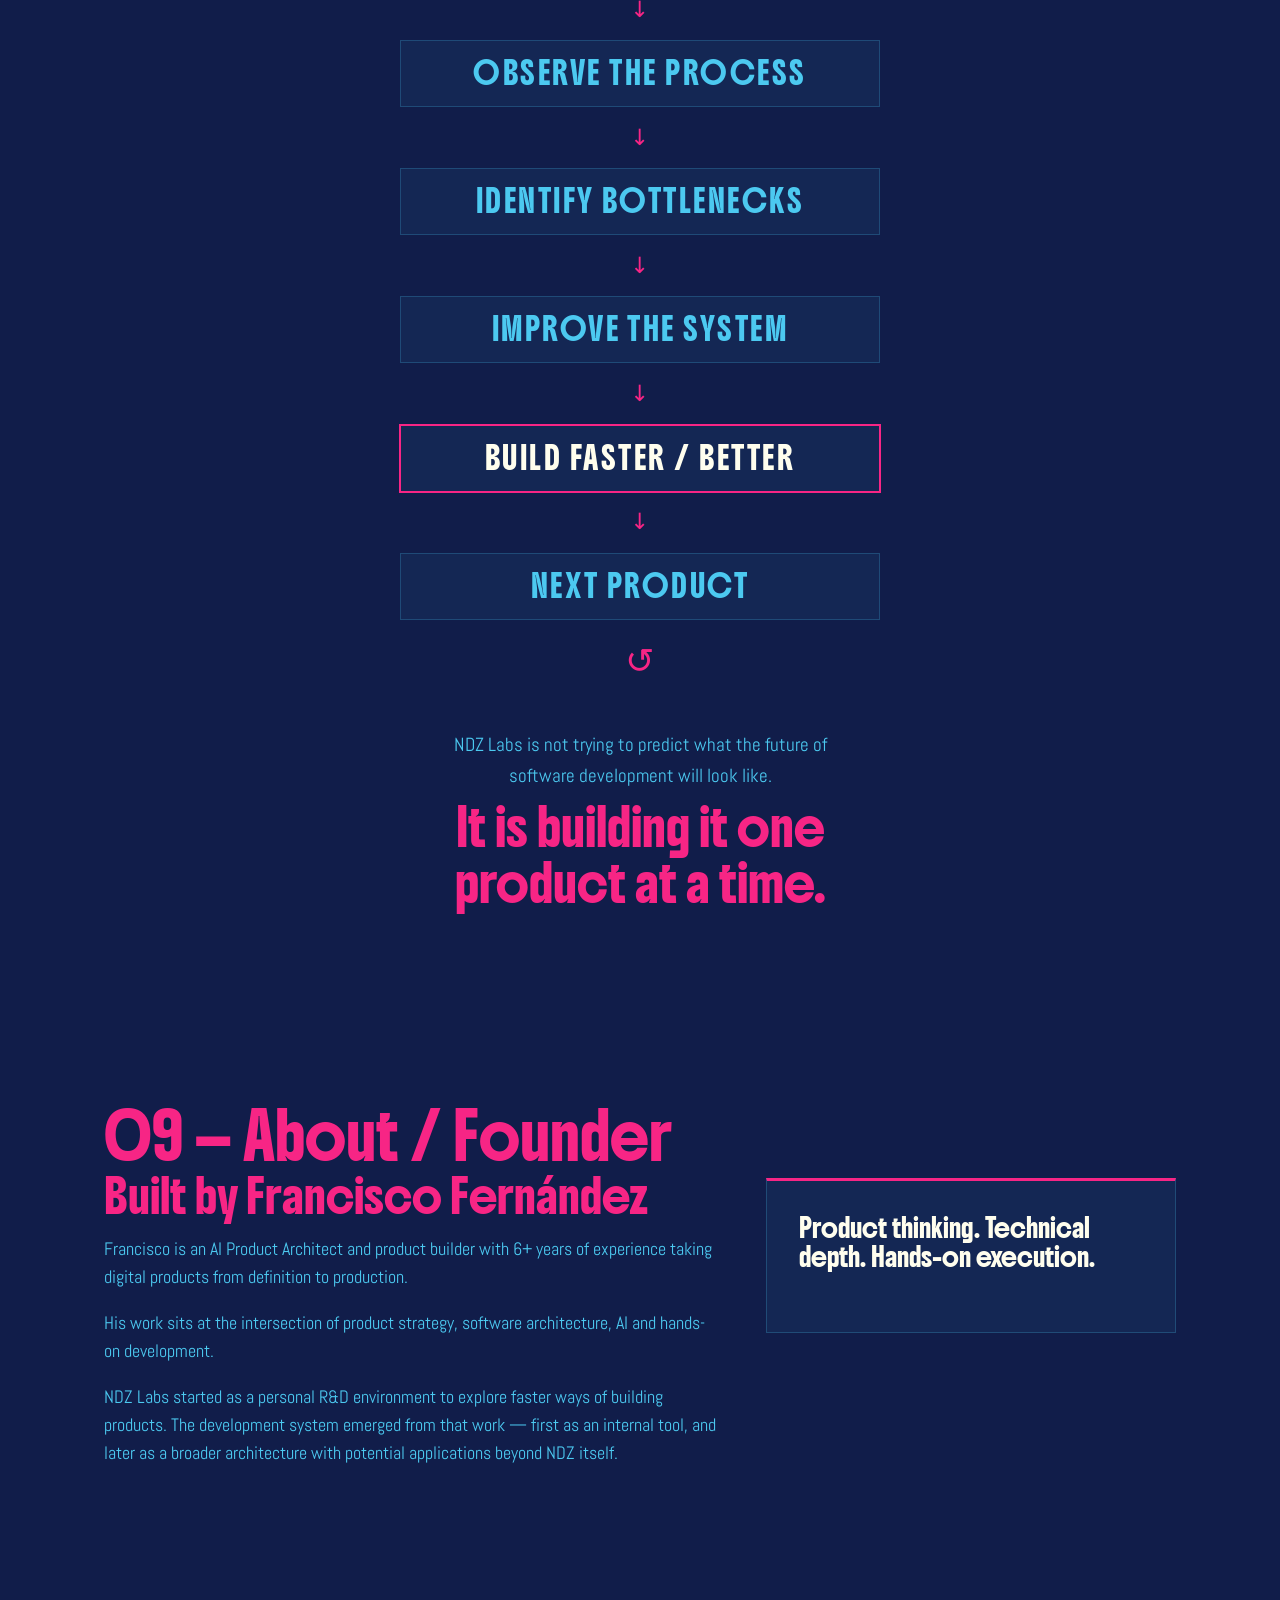
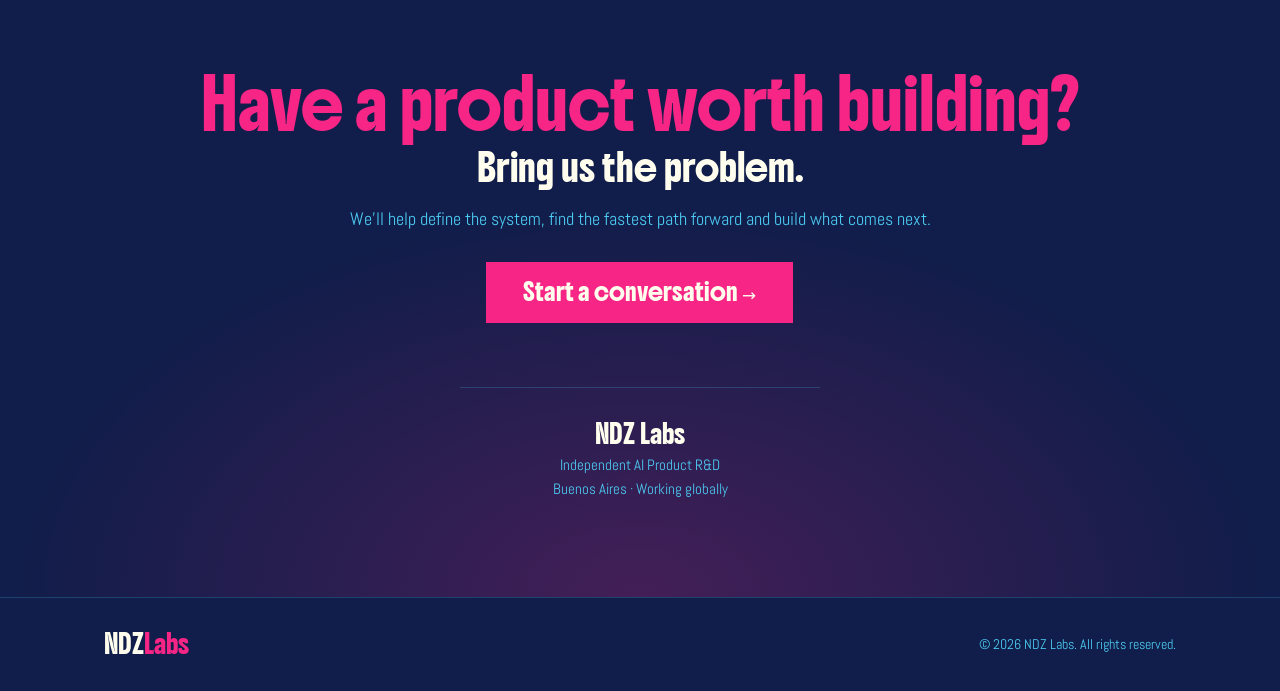
==== commit 5bb6b6e9: "Fix HTML structure, add parallax reveal and consolidate CSS" ====
--- a/index.html
+++ b/index.html
@@ -19,19 +19,19 @@
     <nav class="nav container" aria-label="Main navigation">
       <a href="#hero" class="nav__logo">NDZ<span>Labs</span></a>
       <ul class="nav__links" id="navLinks">
-        <li><a href="#thesis">Thesis</a></li>
-        <li><a href="#idea">Core Idea</a></li>
+        <li><a href="#thesis">Research</a></li>
+        <li><a href="#proof">Experiments</a></li>
         <li><a href="#system">System</a></li>
-        <li><a href="#architecture">Architecture</a></li>
+        <!-- <li><a href="#architecture">Architecture</a></li>
         <li><a href="#harness">Harness</a></li>
         <li><a href="#agnostic">Agnostic</a></li>
         <li><a href="#proof">Proof</a></li>
         <li><a href="#loop">Loop</a></li>
         <li><a href="#services">Services</a></li>
-        <li><a href="#why">Why NDZ</a></li>
+        <li><a href="#why">Why NDZ</a></li> -->
         <li><a href="#about">About</a></li>
       </ul>
-      <a href="#cta" class="nav__cta btn btn--cta">Start a project</a>
+      <a href="#cta" class="nav__cta btn">Start a conversation</a>
       <button class="nav__toggle" id="navToggle" aria-label="Open menu" aria-expanded="false" aria-controls="navLinks">
         <span></span><span></span><span></span>
       </button>
@@ -42,87 +42,71 @@
 
     <!-- ========== 01 - HERO ========== -->
     <section class="hero" id="hero">
-      <div class="container hero__inner">
+      <div class="container">
         <p class="hero__eyebrow reveal">NDZ LABS · INDEPENDENT R&amp;D STUDIO</p>
-        <h1 class="hero__title reveal">Building products at the speed of thought.</h1>
-        <p class="hero__subtitle reveal">NDZ Labs develops AI-native systems for turning product ideas into working software through autonomous, contract-driven development.</p>
-        <p class="hero__tags reveal"><span>LLM-agnostic.</span><span>IDE-agnostic.</span><span>Language-agnostic.</span></p>
+        <h1 class="hero__title reveal">Designing AI systems that make humans better at complex work</h1>
+        <p class="hero__subtitle reveal">NDZ Labs is an independent AI R&D lab exploring how agentic systems can augment human work from product development and research to analysis and decision-making.</p>
+        <p class="hero__tags reveal"><span>We build experiments to understand what AI should do, what humans should keep doing, and what kind of system makes the collaboration work</span></p>
         <div class="hero__actions reveal">
-          <a href="#system" class="btn btn--ghost">Explore the system</a>
-          <a href="#cta" class="btn btn--cta">Build with NDZ →</a>
+          <a href="#proof" class="btn btn--ghost">Explore the researchs</a>
+          <a href="#cta" class="btn">Start a conversation →</a>
         </div>
         <p class="hero__micro reveal">From product definition to implementation, testing, recovery and release — with humans making the decisions that matter.</p>
       </div>
-      </div>
-    </section>
-
-    <!-- ========== 02 - THE THESIS ========== -->
+    </section>
+
+    <!-- ========== 02 - THE CORE IDEA ========== -->
+    <section class="section" id="idea">
+      <div class="container">
+        <h2 class="section__title reveal">02 — The Core Idea</h2>
+        <p class="core-idea__statement reveal">
+          AI doesn't have to make humans unnecessary to make them more productive.
+        </p>
+        <p class="thesis__text reveal">We believe the most valuable AI systems are not necessarily the ones that replace the most human work, but the ones that remove the mechanical parts of complex workflows and give people more room for creativity, judgment, strategy and decision-making.</p>
+
+        <p class="hero__tags reveal"><span>The objective is not to make humans work less, it's to help them work better.</span></p>
+        <p class="thesis__text thesis__text--emphasis reveal">By delegating execution to agentic systems, humans can spend more of their limited attention on the parts of the process where their involvement matters most.</p>
+        <p class="hero__tags reveal"><span>AI handles more of the execution. Humans retain more of the agency.</span></p>
+      </div>
+    </section>
+
+    <!-- ========== 03 - THE QUESTION ========== -->
     <section class="section" id="thesis">
       <div class="container">
-        <h2 class="section__title reveal">02 — The Thesis</h2>
+        <h2 class="section__title reveal">03 — The Question</h2>
         <div class="thesis">
-          <p class="thesis__lead reveal">Software development is becoming a systems problem.</p>
-          <p class="thesis__text reveal">AI has changed how quickly individual pieces of software can be produced.</p>
-          <p class="thesis__text thesis__text--emphasis reveal">But generating code is not the hard part.</p>
-          <p class="thesis__text reveal">The difficult part is maintaining product context, consistency, quality and traceability while dozens of decisions accumulate throughout development.</p>
-          <p class="thesis__text reveal">NDZ Labs explores a different approach.</p>
-          <p class="thesis__text reveal">Instead of giving AI more instructions, we give the development process stronger constraints.</p>
-          <ul class="thesis__list reveal">
-            <li>Products are defined through explicit contracts.</li>
-            <li>Specialized agents execute against those contracts.</li>
-            <li>Automated harnesses verify the results, detect failures and coordinate recovery.</li>
+          <p class="thesis__lead reveal">AI can already execute many parts of complex workflows.</p>
+          <p class="thesis__text reveal">The harder question is what we should ask it to do</p>
+          <ul class="thesis__list">
+            <li>How much autonomy should an agent have?</li>
+            <li>When is a specialized team better than a single agent?</li>
+            <li>When does automation actually improve human work?</li>
+            <li>And what happens when execution becomes abundant?</li>
           </ul>
-          <p class="thesis__text thesis__text--outcome reveal">The result is a development system designed to operate with increasing levels of autonomy without losing the context of the product being built.</p>
-        </div>
-      </div>
-    </section>
-
-    <!-- ========== 03 - THE CORE IDEA ========== -->
-    <section class="section" id="idea">
-      <div class="container">
-        <h2 class="section__title reveal">03 — The Core Idea</h2>
-        <p class="core-idea__statement reveal">
-          The unit of coordination isn't <span class="core-idea__muted">the prompt</span>. It's <span class="core-idea__accent">the contract</span>.
-        </p>
-        <div class="core-idea__compare">
-          <article class="core-idea__panel core-idea__panel--traditional reveal">
-            <h3 class="core-idea__panel-title">Traditional AI-assisted development</h3>
-            <ul class="core-idea__panel-list">
-              <li>Give an agent a task.</li>
-              <li>Give it context.</li>
-              <li>Hope it makes the right decisions.</li>
-            </ul>
-          </article>
-          <article class="core-idea__panel core-idea__panel--ndz reveal">
-            <h3 class="core-idea__panel-title">NDZ</h3>
-            <ul class="core-idea__panel-list">
-              <li>Define what must be true.</li>
-              <li>Let specialized agents execute.</li>
-              <li>Verify the result.</li>
-              <li>Only move forward when the contract is satisfied.</li>
-            </ul>
-          </article>
-        </div>
-        <p class="core-idea__closing reveal">Contracts provide the persistent layer of truth that connects product intent with implementation.</p>
-      </div>
-    </section>
+          <p class="thesis__text thesis__text--emphasis reveal">NDZ Labs explores those questions by building real systems and testing them in real workflows.</p>
+          <p class="hero__tags reveal"><span>The goal isn't to replace the human. It's to increase what the human can think, create and accomplish.</span></p>
+        </div>
+      </div>
+    </section>
+
+
 
     <!-- ========== 04 - THE NDZ DEVELOPMENT SYSTEM ========== -->
     <section class="section" id="system">
       <div class="container">
-        <h2 class="section__title reveal">04 — The NDZ Development System</h2>
-        <p class="section__lede reveal">From product intent to working software.</p>
+        <h2 class="section__title reveal">04 — Systems we've built</h2>
+        <p class="section__lede reveal">Different questions require different architectures.</p>
         <div class="system-flow">
           <p class="system-flow__intro reveal">The NDZ Development System is an agentic development environment originally built to accelerate internal product development.</p>
           <p class="system-flow__intro reveal">It evolved into a general-purpose system for coordinating product definition, design, implementation, testing, debugging and documentation across an entire software lifecycle.</p>
 
-          <div class="system-stage-group reveal">
+          <div class="reveal">
             <article class="system-stage">
               <div class="system-stage__head">
                 <span class="system-stage__num">01</span>
                 <h3 class="system-stage__title">Define</h3>
               </div>
-              <p class="system-stage__text">A PM agent works with the product owner to turn an idea into a structured product definition.</p>
+              <p class="system-stage__text">Translate the problem into explicit requirements.</p>
               <ul class="system-stage__tags">
                 <li>Product requirements</li>
                 <li>Roadmap</li>
@@ -134,13 +118,13 @@
             <span class="system-flow__arrow" aria-hidden="true">↓</span>
           </div>
 
-          <div class="system-stage-group reveal">
+          <div class="reveal">
             <article class="system-stage">
               <div class="system-stage__head">
                 <span class="system-stage__num">02</span>
                 <h3 class="system-stage__title">Contract</h3>
               </div>
-              <p class="system-stage__text">The system generates explicit contracts for the agents responsible for each stage.</p>
+              <p class="system-stage__text">Create a structured interface between roles.</p>
               <ul class="system-stage__tags">
                 <li>Requirements</li>
                 <li>Boundaries</li>
@@ -152,13 +136,13 @@
             <span class="system-flow__arrow" aria-hidden="true">↓</span>
           </div>
 
-          <div class="system-stage-group reveal">
+          <div class="reveal">
             <article class="system-stage">
               <div class="system-stage__head">
                 <span class="system-stage__num">03</span>
                 <h3 class="system-stage__title">Build</h3>
               </div>
-              <p class="system-stage__text">Specialized agents execute against those contracts.</p>
+              <p class="system-stage__text">Allow an agent to execute within those boundaries.</p>
               <ul class="system-stage__tags">
                 <li>Product</li>
                 <li>Design</li>
@@ -169,13 +153,13 @@
             <span class="system-flow__arrow" aria-hidden="true">↓</span>
           </div>
 
-          <div class="system-stage-group reveal">
+          <div class="reveal">
             <article class="system-stage">
               <div class="system-stage__head">
                 <span class="system-stage__num">04</span>
                 <h3 class="system-stage__title">Verify</h3>
               </div>
-              <p class="system-stage__text">Every stage is continuously validated against the project's requirements and contracts.</p>
+              <p class="system-stage__text">Evaluate the result against explicit criteria.</p>
               <ul class="system-stage__tags">
                 <li>Tests</li>
                 <li>Assertions</li>
@@ -186,13 +170,13 @@
             <span class="system-flow__arrow" aria-hidden="true">↓</span>
           </div>
 
-          <div class="system-stage-group reveal">
+          <div class="reveal">
             <article class="system-stage">
               <div class="system-stage__head">
                 <span class="system-stage__num">05</span>
                 <h3 class="system-stage__title">Recover</h3>
               </div>
-              <p class="system-stage__text">When something fails, the correction system investigates, tests hypotheses and records every attempt.</p>
+              <p class="system-stage__text">Handle failure without restarting the entire process.</p>
               <ul class="system-stage__tags">
                 <li>Diagnosis</li>
                 <li>Correction</li>
@@ -204,13 +188,13 @@
             <span class="system-flow__arrow" aria-hidden="true">↓</span>
           </div>
 
-          <div class="system-stage-group reveal">
+          <div class="reveal">
             <article class="system-stage">
               <div class="system-stage__head">
                 <span class="system-stage__num">06</span>
                 <h3 class="system-stage__title">Evolve</h3>
               </div>
-              <p class="system-stage__text">Every change becomes part of the project's traceable history.</p>
+              <p class="system-stage__text">Feed what was learned back into the system.</p>
               <ul class="system-stage__tags">
                 <li>Changelog</li>
                 <li>Versions</li>
@@ -221,99 +205,64 @@
             <span class="system-flow__arrow" aria-hidden="true">↓</span>
           </div>
 
-          <div class="system-stage-group reveal">
+          <div class="reveal">
             <article class="system-stage system-stage--final">
               <div class="system-stage__head">
                 <span class="system-stage__num">07</span>
-                <h3 class="system-stage__title">Deliver</h3>
+                <h3 class="system-stage__title">Produce a usable outcome.</h3>
               </div>
               <p class="system-stage__text">A functional MVP emerges together with the documentation and history required to understand how it was built and how it evolved.</p>
             </article>
-          </div>
-        </div>
-      </div>
+            <p class="hero__tags reveal"><span>This is not a universal architecture. It's one of the systems we've been using to explore agentic workflows.</span></p>
+          </div>
+        </div>
+
+      </div>
+
+
     </section>
 
     <!-- ========== 05 - THE AGENTIC ARCHITECTURE ========== -->
     <section class="section" id="architecture">
       <div class="container">
         <h2 class="section__title reveal">05 — The Agentic Architecture</h2>
-        <p class="section__lede reveal">Autonomous by execution. Human by judgment.</p>
+        <p class="section__lede reveal">There is no single architecture for agentic systems.</p>
         <div class="agents__intro-wrap">
-          <p class="agents__intro reveal">NDZ is designed to delegate execution without delegating responsibility blindly.</p>
-          <p class="agents__intro reveal">Specialized agents handle different parts of the development lifecycle, while human intervention remains focused on decisions where context, product judgment or architectural trade-offs matter.</p>
+          <p class="agents__intro reveal">The right structure depends on the work being delegated, the level of autonomy required and where human judgment needs to remain in the loop.</p>
+          <p class="agents__intro reveal">NDZ Labs experiments with different architectural patterns to understand what works, where they fail and when one approach is preferable to another.</p>
         </div>
         <div class="grid">
           <article class="agent reveal">
-            <h3 class="agent__title">Product Agent</h3>
-            <p class="agent__text">Turns ambiguous ideas into structured product definitions and development contracts.</p>
+            <h3 class="agent__title">Declarative systems</h3>
+            <p class="agent__text">Explicit responsibilities, contracts and workflows define how agents interact and what each stage is expected to produce.</p>
           </article>
           <article class="agent reveal">
-            <h3 class="agent__title">Design Agents</h3>
-            <p class="agent__text">Translate product requirements into interfaces and design decisions aligned with the system's constraints.</p>
+            <h3 class="agent__title">Skills-based agents</h3>
+            <p class="agent__text">A capable agent can acquire specialized behaviors through skills without requiring an independent agent for every responsibility.</p>
           </article>
           <article class="agent reveal">
-            <h3 class="agent__title">Development Agents</h3>
-            <p class="agent__text">Implement features against explicit contracts rather than isolated prompts.</p>
+            <h3 class="agent__title">Agentic teams</h3>
+            <p class="agent__text">Multiple specialized agents can reproduce organizational roles such as Product Management, Design, Development and QA.</p>
           </article>
           <article class="agent reveal">
-            <h3 class="agent__title">Testing Agents</h3>
-            <p class="agent__text">Continuously verify that implementation satisfies requirements and detect regressions.</p>
-          </article>
-          <article class="agent reveal">
-            <h3 class="agent__title">Correction Agent</h3>
-            <p class="agent__text">Investigates failures through controlled experiments instead of repeatedly retrying the same approach.</p>
-          </article>
-          <article class="agent reveal">
-            <h3 class="agent__title">Documentation Agents</h3>
-            <p class="agent__text">Keep product and technical documentation synchronized with the evolution of the system.</p>
-          </article>
-        </div>
-      </div>
-    </section>
-
-    <!-- ========== 06 - THE HARNESS LAYER ========== -->
-    <section class="section section--harness" id="harness">
-      <div class="container">
-        <h2 class="section__title reveal">06 — The Harness Layer</h2>
-        <p class="harness__lead reveal">Agents can fail. The system has to know what to do next.</p>
-        <div class="harness__intro-wrap">
-          <p class="harness__intro reveal">Autonomous execution is only useful when failure is part of the architecture.</p>
-          <p class="harness__intro reveal">NDZ uses dedicated harnesses to control how agents interact with the development process.</p>
-        </div>
-        <div class="grid harness__grid">
-          <article class="harness-card harness-card--feature reveal">
-            <h3 class="harness-card__title">Test Harnesses</h3>
-            <p class="harness-card__text">Validate implementation continuously against expected behavior.</p>
-          </article>
-          <article class="harness-card reveal">
-            <h3 class="harness-card__title">Correction Harness</h3>
-            <p class="harness-card__text">Records every debugging attempt, including hypotheses, tests, changes and outcomes.</p>
-          </article>
-          <article class="harness-card reveal">
-            <h3 class="harness-card__title">Recovery</h3>
-            <p class="harness-card__text">Failed approaches become persistent knowledge rather than disappearing into an agent's context.</p>
-          </article>
-          <article class="harness-card reveal">
-            <h3 class="harness-card__title">Rollback</h3>
-            <p class="harness-card__text">When a change cannot be safely validated, the system can return to a known state.</p>
-          </article>
-          <article class="harness-card reveal">
-            <h3 class="harness-card__title">Traceability</h3>
-            <p class="harness-card__text">Every meaningful action contributes to the project's version and change history.</p>
-          </article>
-        </div>
-        <p class="harness__statement reveal">Failure becomes system memory.</p>
-        <p class="harness__closing reveal">The correction system is designed to avoid infinite loops by remembering what has already been attempted and requiring new information before repeating a path.</p>
-      </div>
-    </section>
-
-    <!-- ========== 07 - THE AGNOSTIC LAYER ========== -->
+            <h3 class="agent__title">Human-led systems</h3>
+            <p class="agent__text">The human remains an explicit component of the architecture, defining direction, making critical decisions and intervening where autonomy stops being useful.</p>
+          </article>
+        </div>
+        <p class="agnostic__closing reveal"><span class="agnostic__muted">The architecture</span> <span class="agnostic__accent">is part of the experiment</span></p>
+      </div>
+    </section>
+
+    <!-- ========== 06 - THE AGNOSTIC LAYER ========== -->
     <section class="section" id="agnostic">
       <div class="container">
-        <h2 class="section__title reveal">07 — The Agnostic Layer</h2>
+        <h2 class="section__title reveal">06 — The Agnostic Layer</h2>
         <p class="agnostic__lead reveal">The intelligence can change. <span class="agnostic__accent">The system remains.</span></p>
-        <p class="agnostic__intro reveal">NDZ does not depend on a single model, IDE or programming language.</p>
+        <p class="agnostic__intro reveal">NDZ Labs systems are designed to remain independent from the environment in which they operate.<br>
+          Models, providers, development environments, tools and infrastructure can change without redefining the system itself.<br>
+          This separation allows us to move experiments across different environments without rebuilding the architecture around a specific vendor or workflow.<br>
+          More importantly, it keeps the research focused on the system and the problem it is designed to solve, rather than on the particular technology used to run it.
+        </p>
         <div class="grid">
           <article class="agnostic-card reveal">
             <span class="agnostic-card__tag">LLM</span>
@@ -349,12 +298,11 @@
       </div>
     </section>
 
-    <!-- ========== 08 - FIRST PRODUCT / PROOF ========== -->
+    <!-- ========== 07 - EXPERIMENTS ========== -->
     <section class="section" id="proof">
       <div class="container">
-        <h2 class="section__title reveal">08 — First Product / Proof</h2>
-        <p class="proof__lead reveal">Built by building.</p>
-        <p class="proof__intro reveal">NDZ Labs validates its systems by using them to create real products.</p>
+        <h2 class="section__title reveal">07 — Experiments</h2>
+        <p class="proof__lead reveal">Every NDZ Labs project starts with a question</p>
         <div class="grid proof-grid">
           <article class="proof-card reveal">
             <span class="proof-card__num">01</span>
@@ -371,27 +319,26 @@
           <article class="proof-card reveal">
             <span class="proof-card__num">02</span>
             <h3 class="proof-card__title">Webeloper</h3>
-            <p class="proof-card__text">From a sales chat to a client-ready website demo. With a process you control.</p>
-            <p class="proof-card__text">Multi-agent pipeline for client websites — three AI agents, two contracts, one pipeline.</p>
+            <p class="proof-card__text">Can an AI system allow someone without technical skills to run the complete sales and delivery workflow of a website business?</p>
             <ul class="proof-card__tags">
-              <li>AI Agents</li>
-              <li>Sales Pipeline</li>
-              <li>Open Source</li>
+              <li>3 Agents</li>
+              <li>2 contracts</li>
+              <li>Human sales</li>
             </ul>
             <a href="webeloper.html" class="btn btn--ghost">Explore the project →</a>
           </article>
         </div>
         <article class="proof-strip reveal">
-          <h3 class="proof-strip__title">03 — More products in development</h3>
-          <p class="proof-strip__text">NDZ Labs is intentionally product-driven. New systems are built not only to ship software, but to continuously test and improve the development infrastructure itself.</p>
+          <h3 class="proof-strip__title">03 — More experiments in development</h3>
+          <p class="proof-strip__text">New systems are built not only to ship software, but to continuously test and improve the development infrastructure itself.</p>
         </article>
       </div>
     </section>
 
-    <!-- ========== 09 - THE R&D LOOP ========== -->
+    <!-- ========== 08 - THE R&D LOOP ========== -->
     <section class="section" id="loop">
       <div class="container">
-        <h2 class="section__title reveal">09 — The R&amp;D Loop</h2>
+        <h2 class="section__title reveal">08 — The R&amp;D Loop</h2>
         <p class="loop__lead reveal">Build. Measure. Learn. Rebuild the system.</p>
         <div class="loop__intro">
           <p class="loop__intro-line reveal">Every product becomes an experiment.</p>
@@ -419,111 +366,12 @@
       </div>
     </section>
 
-    <!-- ========== 10 - SERVICES ========== -->
-    <section class="section" id="services">
-      <div class="container">
-        <h2 class="section__title reveal">10 — Services</h2>
-        <p class="service__lead reveal">Bring us a product problem.</p>
-        <p class="service__intro reveal">The same architecture and development approach used inside NDZ Labs can be applied to selected external projects.</p>
-        <div class="grid">
-          <article class="service reveal">
-            <h3 class="service__title">AI Product Architecture</h3>
-            <p class="service__tagline">Turn an idea into an executable system.</p>
-            <p class="service__text">For teams that know what they want to build but need clarity on how to build it.</p>
-            <p class="service__label">We can help with:</p>
-            <ul class="service__list">
-              <li>Product definition</li>
-              <li>AI architecture</li>
-              <li>Agent architecture</li>
-              <li>System design</li>
-              <li>Technical architecture</li>
-              <li>Data &amp; API design</li>
-              <li>MVP definition</li>
-              <li>Development roadmap</li>
-            </ul>
-            <p class="service__meta">Typical engagement: focused architecture sprint.</p>
-            <a href="#cta" class="btn btn--ghost">Discuss an architecture →</a>
-          </article>
-          <article class="service reveal">
-            <h3 class="service__title">Rapid AI MVP</h3>
-            <p class="service__tagline">From concept to working product.</p>
-            <p class="service__text">Build a focused, usable MVP without turning the first version into a six-month development project.</p>
-            <p class="service__label">We can handle:</p>
-            <ul class="service__list">
-              <li>Product architecture</li>
-              <li>UX / UI</li>
-              <li>Full-stack implementation</li>
-              <li>AI integration</li>
-              <li>Agentic workflows</li>
-              <li>Business systems</li>
-              <li>APIs &amp; integrations</li>
-              <li>Testing</li>
-              <li>Deployment</li>
-            </ul>
-            <p class="service__meta">Fast does not mean disposable.</p>
-            <a href="#cta" class="btn btn--cta">Build an MVP →</a>
-          </article>
-          <article class="service reveal">
-            <h3 class="service__title">Agentic Systems</h3>
-            <p class="service__tagline">Automate workflows, not just tasks.</p>
-            <p class="service__text">Design AI systems capable of coordinating complex workflows across tools, data and decision points.</p>
-            <p class="service__label">Examples:</p>
-            <ul class="service__list">
-              <li>Internal operations</li>
-              <li>Business automation</li>
-              <li>Research workflows</li>
-              <li>Document processing</li>
-              <li>CRM systems</li>
-              <li>AI assistants</li>
-              <li>Multi-agent workflows</li>
-              <li>Autonomous development systems</li>
-            </ul>
-            <a href="#cta" class="btn btn--ghost">Explore an agentic system →</a>
-          </article>
-        </div>
-      </div>
-    </section>
-
-    <!-- ========== 11 - WHY NDZ ========== -->
-    <section class="section" id="why">
-      <div class="container">
-        <h2 class="section__title reveal">11 — Why NDZ</h2>
-        <p class="why__lead reveal">Built around a different premise.</p>
-        <div class="why__list">
-          <div class="why__item reveal">
-            <h3 class="why__title">Product before technology</h3>
-            <p class="why__text">We start with the problem, not the model.</p>
-          </div>
-          <div class="why__item reveal">
-            <h3 class="why__title">Architecture before acceleration</h3>
-            <p class="why__text">Speed comes from designing the system correctly, not from skipping the thinking.</p>
-          </div>
-          <div class="why__item reveal">
-            <h3 class="why__title">Contracts over prompts</h3>
-            <p class="why__text">Persistent project constraints keep agents aligned with the product rather than the immediate task.</p>
-          </div>
-          <div class="why__item reveal">
-            <h3 class="why__title">Failure is part of the system</h3>
-            <p class="why__text">Testing, recovery and rollback are designed into the workflow.</p>
-          </div>
-          <div class="why__item reveal">
-            <h3 class="why__title">Human judgment where it matters</h3>
-            <p class="why__text">Autonomy is valuable when execution is predictable. Critical decisions remain human.</p>
-          </div>
-          <div class="why__item reveal">
-            <h3 class="why__title">Fast, but traceable</h3>
-            <p class="why__text">Every meaningful change leaves a record.</p>
-          </div>
-        </div>
-      </div>
-    </section>
-
-    <!-- ========== 12 - ABOUT / FOUNDER ========== -->
+    <!-- ========== 09 - ABOUT / FOUNDER ========== -->
     <section class="section" id="about">
       <div class="container">
-        <h2 class="section__title reveal">12 — About / Founder</h2>
+        <h2 class="section__title reveal">09 — About / Founder</h2>
         <div class="about">
-          <div class="about__copy">
+          <div>
             <h3 class="about__name reveal">Built by Francisco Fernández</h3>
             <p class="about__text reveal">Francisco is an AI Product Architect and product builder with 6+ years of experience taking digital products from definition to production.</p>
             <p class="about__text reveal">His work sits at the intersection of product strategy, software architecture, AI and hands-on development.</p>
@@ -531,19 +379,19 @@
           </div>
           <aside class="about__card reveal">
             <p class="about__tagline">Product thinking. Technical depth. Hands-on execution.</p>
-            <a href="#" class="btn btn--ghost">Francisco's professional portfolio →</a>
+            <!-- <a href="#" class="btn btn--ghost">Francisco's professional portfolio →</a> -->
           </aside>
         </div>
       </div>
     </section>
 
-    <!-- ========== 13 - FINAL CTA ========== -->
+    <!-- ========== 11 - FINAL CTA ========== -->
     <section class="section section--cta" id="cta">
       <div class="container cta">
         <h2 class="cta__title reveal">Have a product worth building?</h2>
         <p class="cta__lead reveal">Bring us the problem.</p>
         <p class="cta__text reveal">We'll help define the system, find the fastest path forward and build what comes next.</p>
-        <a href="mailto:fernandezfjavier@gmail.com" class="btn btn--cta btn--large reveal">Start a conversation →</a>
+        <a href="mailto:fernandezfjavier@gmail.com" class="btn btn--large reveal">Start a conversation →</a>
         <div class="cta__foot reveal">
           <p class="cta__brand">NDZ Labs</p>
           <p class="cta__footline">Independent AI Product R&amp;D</p>
--- a/css/styles.css
+++ b/css/styles.css
@@ -35,6 +35,7 @@
   color: var(--text);
   background: var(--bg);
   -webkit-font-smoothing: antialiased;
+  overflow-x: hidden;
 }
 
 img {
@@ -92,11 +93,6 @@
 .btn--ghost:hover {
   border-color: var(--text);
   box-shadow: 0 8px 24px rgba(76, 201, 240, 0.2);
-}
-
-.btn--small {
-  padding: 0.4rem 1rem;
-  font-size: 0.8rem;
 }
 
 .btn--large {
@@ -129,14 +125,20 @@
   height: 76px;
 }
 
+.nav__logo,
+.cta__brand,
+.footer__brand {
+  font-family: var(--font-head);
+  color: var(--cta);
+}
+
 .nav__logo {
-  font-family: var(--font-head);
   font-size: 1.35rem;
-  color: var(--cta);
   white-space: nowrap;
 }
 
-.nav__logo span {
+.nav__logo span,
+.footer__brand span {
   color: var(--header);
 }
 
@@ -213,18 +215,27 @@
 }
 
 /* ---------- Thesis ---------- */
-.thesis {
+.thesis,
+.system-flow,
+.agents__intro-wrap {
   max-width: 74ch;
 }
 
+.thesis__lead,
+.proof__lead,
+.loop__lead {
+  font-family: var(--font-head);
+  color: var(--header);
+}
+
 .thesis__lead {
-  font-family: var(--font-head);
   font-size: clamp(1.4rem, 3vw, 2rem);
-  color: var(--header);
   margin-bottom: 1.5rem;
 }
 
-.thesis__text {
+.thesis__text,
+.system-flow__intro,
+.agents__intro {
   font-size: 1.15rem;
   margin-bottom: 1.25rem;
 }
@@ -234,946 +245,33 @@
   font-size: 1.25rem;
 }
 
-.thesis__list {
-  list-style: none;
-  margin: 2rem 0;
-  display: grid;
-  gap: 0.85rem;
-}
-
-.thesis__list li {
-  display: flex;
-  align-items: flex-start;
-  gap: 0.9rem;
-  font-size: 1.15rem;
-  border: 1px solid var(--line);
-  background: var(--bg-soft);
-  padding: 1rem 1.25rem;
-}
-
-.thesis__list li::before {
-  content: "";
-  flex-shrink: 0;
-  width: 0.85rem;
-  height: 0.85rem;
-  margin-top: 0.42rem;
-  background: var(--header);
-  box-shadow: 0 0 0 3px rgba(247, 37, 133, 0.25);
-}
-
-.thesis__text--outcome {
-  border-left: 3px solid var(--header);
-  padding-left: 1.25rem;
-  color: var(--cta);
-  font-size: 1.2rem;
-}
-
-/* ---------- Core Idea ---------- */
-.core-idea__statement {
-  font-family: var(--font-head);
-  font-size: clamp(2rem, 5.5vw, 4.5rem);
-  line-height: 1.1;
-  color: var(--cta);
-  max-width: 20ch;
-  margin: 0 0 4rem;
-}
-
-.core-idea__muted {
-  color: var(--text);
-}
-
-.core-idea__accent {
-  color: var(--header);
-}
-
-.core-idea__compare {
-  display: grid;
-  grid-template-columns: 1fr 1fr;
-  gap: 1.5rem;
-  margin-bottom: 3rem;
-}
-
-.core-idea__panel {
-  border: 1px solid var(--line);
-  background: var(--bg-soft);
-  padding: 2rem;
-}
-
-.core-idea__panel--ndz {
-  border-color: var(--header);
-  box-shadow: 0 0 0 1px var(--header), 0 16px 48px rgba(247, 37, 133, 0.15);
-}
-
-.core-idea__panel-title {
-  font-family: var(--font-head);
-  font-size: 1.1rem;
-  color: var(--text);
-  margin-bottom: 1.5rem;
-}
-
-.core-idea__panel--ndz .core-idea__panel-title {
-  color: var(--header);
-}
-
-.core-idea__panel-list {
-  list-style: none;
-  display: grid;
-  gap: 0.9rem;
-}
-
-.core-idea__panel-list li {
-  display: flex;
-  align-items: flex-start;
-  gap: 0.75rem;
-  font-size: 1.1rem;
-}
-
-.core-idea__panel-list li::before {
-  content: "—";
-  color: var(--text);
-  flex-shrink: 0;
-}
-
-.core-idea__panel--ndz .core-idea__panel-list li::before {
-  content: "";
-  width: 0.85rem;
-  height: 0.85rem;
-  margin-top: 0.4rem;
-  background: var(--header);
-  box-shadow: 0 0 0 3px rgba(247, 37, 133, 0.25);
-}
-
-.core-idea__closing {
-  max-width: 60ch;
-  font-size: 1.2rem;
-  color: var(--cta);
-  border-left: 3px solid var(--text);
-  padding-left: 1.25rem;
-}
-
-/* ---------- Hero ---------- */
-.hero {
-  min-height: 100vh;
-  min-height: 100svh;
-  display: flex;
-  align-items: center;
-  padding: 120px 0 60px;
-  background:
-    radial-gradient(60% 60% at 85% 15%, rgba(247, 37, 133, 0.18), transparent 60%),
-    radial-gradient(50% 50% at 10% 85%, rgba(76, 201, 240, 0.14), transparent 60%);
-}
-
-.hero__eyebrow {
-  font-family: var(--font-head);
-  font-size: 0.9rem;
-  letter-spacing: 0.35em;
-  text-transform: uppercase;
-  color: var(--text);
-  margin-bottom: 1.5rem;
-}
-
-.hero__title {
-  font-size: clamp(2.2rem, 6vw, 4.5rem);
-  max-width: 14ch;
-  margin-bottom: 1.5rem;
-}
-
-.hero__subtitle {
-  font-size: clamp(1.1rem, 2.4vw, 1.4rem);
-  max-width: 58ch;
-  margin-bottom: 1.5rem;
-}
-
-.hero__tags {
-  display: flex;
-  flex-wrap: wrap;
-  gap: 0.75rem;
-  margin-bottom: 2.5rem;
-}
-
-.hero__tags span {
-  font-family: var(--font-head);
-  font-size: 0.78rem;
-  letter-spacing: 0.12em;
-  color: var(--text);
-  border: 1px solid var(--line);
-  background: var(--bg-soft);
-  padding: 0.45rem 0.95rem;
-}
-
-.hero__micro {
-  max-width: 56ch;
-  margin-top: 1.75rem;
-  font-size: 0.95rem;
-  opacity: 0.85;
-}
-
-.hero__actions {
-  display: flex;
-  flex-wrap: wrap;
-  gap: 1rem;
-}
-
-/* ---------- Scroll reveal ---------- */
-.js .reveal {
-  opacity: 0;
-  transform: translateY(28px);
-  transition: opacity 0.7s ease, transform 0.7s ease;
-  will-change: opacity, transform;
-}
-
-.js .reveal.is-visible {
-  opacity: 1;
-  transform: none;
-}
-
-/* ---------- Grid / Cards ---------- */
-.grid {
-  display: grid;
-  grid-template-columns: repeat(3, 1fr);
-  gap: 1.5rem;
-}
-
-/* ---------- Development System ---------- */
-.system-flow {
-  max-width: 74ch;
-}
-
-.system-flow__intro {
-  font-size: 1.15rem;
-  margin-bottom: 1.25rem;
-}
-
-.system-flow__intro:last-of-type {
-  margin-bottom: 3rem;
-}
-
-.system-stage {
-  border: 1px solid var(--line);
-  background: var(--bg-soft);
-  padding: 1.75rem;
-}
-
-.system-stage--final {
-  border-left: 3px solid var(--header);
-}
-
-.system-stage__head {
-  display: flex;
-  align-items: center;
-  gap: 1rem;
-  margin-bottom: 0.75rem;
-}
-
-.system-stage__num {
-  font-family: var(--font-head);
-  font-size: 0.95rem;
-  color: var(--bg);
-  background: var(--header);
-  padding: 0.35rem 0.7rem;
-  flex-shrink: 0;
-}
-
-.system-stage__title {
-  font-size: 1.5rem;
-}
-
-.system-stage__text {
-  font-size: 1.1rem;
-  margin-bottom: 1.25rem;
-}
-
-.system-stage__tags {
-  list-style: none;
-  display: flex;
-  flex-wrap: wrap;
-  gap: 0.5rem;
-}
-
-.system-stage__tags li {
-  font-family: var(--font-head);
-  font-size: 0.8rem;
-  letter-spacing: 0.06em;
-  color: var(--text);
-  border: 1px solid var(--line);
-  padding: 0.3rem 0.75rem;
-}
-
-.system-flow__arrow {
-  display: block;
-  text-align: center;
-  font-size: 1.5rem;
-  line-height: 1;
-  color: var(--header);
-  margin: 1.4rem 0;
-}
-
-/* ---------- Agentic Architecture ---------- */
-.agents__intro-wrap {
-  max-width: 74ch;
-}
-
-.agents__intro {
-  font-size: 1.15rem;
-  margin-bottom: 1.25rem;
-}
-
-.agents__intro-wrap .agents__intro:last-child {
-  margin-bottom: 3rem;
-}
-
-.agent {
-  background: var(--bg-soft);
-  border: 1px solid var(--line);
-  border-top: 3px solid var(--header);
-  padding: 2rem 1.75rem;
-  transition: transform 0.25s ease, border-color 0.25s ease;
-}
-
-.agent:hover {
-  transform: translateY(-4px);
-  border-color: var(--header);
-}
-
-.agent__title {
-  font-size: 1.2rem;
-  margin-bottom: 0.75rem;
-}
-
-.agent__text {
-  font-size: 1.05rem;
-}
-
-/* ---------- Harness Layer ---------- */
-.section--harness {
-  background: radial-gradient(50% 45% at 50% 65%, rgba(247, 37, 133, 0.16), transparent 70%);
-}
-
-.harness__lead {
-  font-family: var(--font-head);
-  font-size: clamp(1.5rem, 3.4vw, 2.4rem);
-  color: var(--header);
-  max-width: 24ch;
-  margin-bottom: 1.5rem;
-}
-
-.harness__intro-wrap {
-  max-width: 74ch;
-}
-
-.harness__intro {
-  font-size: 1.15rem;
-  margin-bottom: 1.25rem;
-}
-
-.harness__intro-wrap .harness__intro:last-child {
-  margin-bottom: 3rem;
-}
-
-.harness__grid {
-  margin-bottom: 5rem;
-}
-
-.harness-card {
-  background: var(--bg-soft);
-  border: 1px solid var(--line);
-  padding: 1.75rem;
-  transition: transform 0.25s ease, border-color 0.25s ease, box-shadow 0.25s ease;
-}
-
-.harness-card:hover {
-  transform: translateY(-4px);
-  border-color: var(--header);
-  box-shadow: 0 12px 32px rgba(247, 37, 133, 0.18);
-}
-
-.harness-card--feature {
-  grid-column: span 2;
-  border-color: var(--header);
-  box-shadow: 0 0 0 1px var(--header), 0 16px 48px rgba(247, 37, 133, 0.15);
-}
-
-.harness-card__title {
-  font-size: 1.2rem;
-  margin-bottom: 0.75rem;
-}
-
-.harness-card__text {
-  font-size: 1.05rem;
-}
-
-.harness__statement {
-  font-family: var(--font-head);
-  font-size: clamp(2rem, 6vw, 4.5rem);
-  line-height: 1.05;
-  color: var(--header);
-  text-align: center;
-  max-width: 18ch;
-  margin: 0 auto 1.5rem;
-}
-
-.harness__closing {
-  max-width: 62ch;
-  margin: 0 auto;
-  text-align: center;
-  font-size: 1.15rem;
-  color: var(--cta);
-}
-
-/* ---------- Agnostic Layer ---------- */
-.agnostic__lead {
-  font-family: var(--font-head);
-  font-size: clamp(1.5rem, 3.4vw, 2.4rem);
-  color: var(--cta);
-  max-width: 24ch;
-  margin-bottom: 1rem;
-}
-
-.agnostic__accent {
-  color: var(--header);
-}
-
-.agnostic__intro {
-  max-width: 56ch;
-  font-size: 1.15rem;
-  margin-bottom: 3rem;
-}
-
-.agnostic-card {
-  background: var(--bg-soft);
-  border: 1px solid var(--line);
-  padding: 1.75rem;
-  transition: transform 0.25s ease, border-color 0.25s ease;
-}
-
-.agnostic-card:hover {
-  transform: translateY(-4px);
-  border-color: var(--header);
-}
-
-.agnostic-card__tag {
-  display: inline-block;
-  font-family: var(--font-head);
-  font-size: 0.75rem;
-  letter-spacing: 0.2em;
-  color: var(--bg);
-  background: var(--text);
-  padding: 0.3rem 0.6rem;
-  margin-bottom: 1rem;
-}
-
-.agnostic-card__title {
-  font-size: 1.2rem;
-  margin-bottom: 0.75rem;
-}
-
-.agnostic-card__text {
-  font-size: 1.05rem;
-  margin-bottom: 0.75rem;
-}
-
-.agnostic-card__text:last-child {
-  margin-bottom: 0;
-}
-
-.agnostic-stack {
-  max-width: 30rem;
-  margin: 4rem auto;
-  text-align: center;
-}
-
-.agnostic-stack__step {
-  font-family: var(--font-head);
-  font-size: clamp(1rem, 2.4vw, 1.35rem);
-  text-transform: uppercase;
-  letter-spacing: 0.12em;
-  color: var(--text);
-  border: 1px solid var(--line);
-  background: var(--bg-soft);
-  padding: 1rem 1.5rem;
-}
-
-.agnostic-stack__step--any {
-  color: var(--cta);
-  border-color: var(--header);
-  box-shadow: 0 0 0 1px var(--header), 0 16px 48px rgba(247, 37, 133, 0.2);
-}
-
-.agnostic-stack__step--final {
-  color: var(--bg);
-  background: var(--header);
-  border-color: var(--header);
-}
-
-.agnostic-stack__arrow {
-  display: block;
-  font-size: 1.4rem;
-  line-height: 1;
-  color: var(--header);
-  margin: 1.2rem 0;
-}
-
-.agnostic__closing {
-  font-family: var(--font-head);
-  font-size: clamp(1.5rem, 3.6vw, 2.6rem);
-  line-height: 1.15;
-  text-align: center;
-  max-width: 26ch;
-  margin: 0 auto;
-  color: var(--text);
-}
-
-.agnostic__muted {
-  color: var(--text);
-}
-
-/* ---------- First Product / Proof ---------- */
-.proof__lead {
-  font-family: var(--font-head);
-  font-size: clamp(1.5rem, 3.4vw, 2.4rem);
-  color: var(--header);
-  margin-bottom: 0.75rem;
-}
-
-.proof__intro {
-  max-width: 56ch;
-  font-size: 1.15rem;
-  margin-bottom: 3rem;
-}
-
-.proof-grid {
-  grid-template-columns: 1fr 1fr;
-  margin-bottom: 1.5rem;
-}
-
-.proof-card {
-  display: flex;
-  flex-direction: column;
-  background: var(--bg-soft);
-  border: 1px solid var(--line);
-  padding: 2rem;
-  transition: transform 0.25s ease, border-color 0.25s ease;
-}
-
-.proof-card:hover {
-  transform: translateY(-4px);
-  border-color: var(--header);
-}
-
-.proof-card__num {
-  font-family: var(--font-head);
-  font-size: 0.85rem;
-  color: var(--header);
-  letter-spacing: 0.2em;
-  margin-bottom: 0.75rem;
-}
-
-.proof-card__title {
-  font-size: 1.4rem;
-  margin-bottom: 0.75rem;
-}
-
-.proof-card__text {
-  font-size: 1.05rem;
-  margin-bottom: 0.75rem;
-}
-
-.proof-card__tags {
-  list-style: none;
-  display: flex;
-  flex-wrap: wrap;
-  gap: 0.5rem;
-  margin: 1rem 0 1.5rem;
-}
-
-.proof-card__tags li {
-  font-family: var(--font-head);
-  font-size: 0.8rem;
-  letter-spacing: 0.06em;
-  color: var(--text);
-  border: 1px solid var(--line);
-  padding: 0.3rem 0.75rem;
-}
-
-.proof-card .btn {
-  margin-top: auto;
-  align-self: flex-start;
-}
-
-.proof-strip {
-  border: 1px dashed var(--line);
-  background: var(--bg-soft);
-  padding: 2rem;
-}
-
-.proof-strip__title {
-  font-size: 1.25rem;
-  margin-bottom: 0.75rem;
-}
-
-.proof-strip__text {
-  max-width: 60ch;
-  font-size: 1.05rem;
-}
-
-/* ---------- R&D Loop ---------- */
-.loop__lead {
-  font-family: var(--font-head);
-  font-size: clamp(1.5rem, 3.4vw, 2.4rem);
-  color: var(--header);
-  max-width: 26ch;
-  margin-bottom: 1rem;
-}
-
-.loop__intro {
-  max-width: 46ch;
-  margin-bottom: 3rem;
-}
-
-.loop__intro-line {
-  font-size: 1.15rem;
-  margin-bottom: 0.5rem;
-}
-
-.rd-loop {
-  max-width: 30rem;
-  margin: 0 auto 3rem;
-  text-align: center;
-}
-
-.rd-loop__step {
-  font-family: var(--font-head);
-  font-size: clamp(1rem, 2.4vw, 1.3rem);
-  text-transform: uppercase;
-  letter-spacing: 0.12em;
-  color: var(--text);
-  border: 1px solid var(--line);
-  background: var(--bg-soft);
-  padding: 1rem 1.5rem;
-}
-
-.rd-loop__step--build {
-  color: var(--bg);
-  background: var(--header);
-  border-color: var(--header);
-}
-
-.rd-loop__step--speed {
-  color: var(--cta);
-  border-color: var(--header);
-  box-shadow: 0 0 0 1px var(--header);
-}
-
-.rd-loop__arrow {
-  display: block;
-  font-size: 1.4rem;
-  line-height: 1;
-  color: var(--header);
-  margin: 1.2rem 0;
-}
-
-.rd-loop__back {
-  display: inline-block;
-  margin-top: 1.5rem;
-  font-size: 2.2rem;
-  line-height: 1;
-  color: var(--header);
-}
-
-.loop__closing {
-  text-align: center;
-  max-width: 44ch;
-  margin: 0 auto;
-}
-
-.loop__closing-line {
-  font-size: 1.2rem;
-  margin-bottom: 0.5rem;
-}
-
-.loop__closing-line--accent {
-  font-family: var(--font-head);
-  font-size: clamp(1.4rem, 3vw, 2.2rem);
-  color: var(--header);
-}
-
-/* ---------- Services ---------- */
-.service__lead {
-  font-family: var(--font-head);
-  font-size: clamp(1.5rem, 3.4vw, 2.4rem);
-  color: var(--header);
-  max-width: 24ch;
-  margin-bottom: 1rem;
-}
-
-.service__intro {
-  max-width: 60ch;
-  font-size: 1.15rem;
-  margin-bottom: 3rem;
-}
-
-.service {
-  display: flex;
-  flex-direction: column;
-  background: var(--bg-soft);
-  border: 1px solid var(--line);
-  padding: 2rem;
-  transition: transform 0.25s ease, border-color 0.25s ease;
-}
-
-.service:hover {
-  transform: translateY(-4px);
-  border-color: var(--header);
-}
-
-.service__title {
-  font-size: 1.35rem;
-  margin-bottom: 0.75rem;
-}
-
-.service__tagline {
-  font-family: var(--font-head);
-  font-size: 1rem;
-  color: var(--cta);
-  margin-bottom: 0.75rem;
-}
-
-.service__text {
-  font-size: 1.05rem;
-  margin-bottom: 1.25rem;
-}
-
-.service__label {
-  font-family: var(--font-head);
-  font-size: 0.8rem;
-  letter-spacing: 0.15em;
-  text-transform: uppercase;
-  color: var(--header);
-  margin-bottom: 0.75rem;
-}
-
-.service__list {
-  list-style: none;
-  display: grid;
-  grid-template-columns: 1fr 1fr;
-  gap: 0.5rem 1rem;
-  margin-bottom: 1.5rem;
-  flex-grow: 1;
-}
-
-.service__list li {
-  display: flex;
-  align-items: flex-start;
-  gap: 0.5rem;
-  font-size: 0.95rem;
-}
-
-.service__list li::before {
-  content: "";
-  flex-shrink: 0;
-  width: 0.5rem;
-  height: 0.5rem;
-  margin-top: 0.42rem;
-  background: var(--text);
-  box-shadow: 0 0 0 3px rgba(76, 201, 240, 0.18);
-}
-
-.service__meta {
-  font-size: 0.95rem;
-  color: var(--cta);
-  margin-bottom: 1.5rem;
-}
-
-.service .btn {
-  align-self: flex-start;
-  margin-top: auto;
-}
-
-/* ---------- Why NDZ ---------- */
-.why__lead {
-  font-family: var(--font-head);
-  font-size: clamp(1.5rem, 3.4vw, 2.4rem);
-  color: var(--header);
-  max-width: 24ch;
-  margin-bottom: 3rem;
-}
-
-.why__list {
-  display: grid;
-  grid-template-columns: 1fr 1fr;
-  gap: 1.5rem;
-}
-
-.why__item {
-  border: 1px solid var(--line);
-  border-left: 3px solid var(--header);
-  background: var(--bg-soft);
-  padding: 1.75rem;
-  transition: transform 0.25s ease, border-color 0.25s ease;
-}
-
-.why__item:hover {
-  transform: translateY(-4px);
-  border-color: var(--header);
-}
-
-.why__title {
-  font-size: 1.2rem;
-  margin-bottom: 0.5rem;
-}
-
-.why__text {
-  font-size: 1.05rem;
-}
-
-/* ---------- About / Founder ---------- */
-.about {
-  display: grid;
-  grid-template-columns: 1.2fr 0.8fr;
-  gap: 3rem;
-  align-items: start;
-}
-
-.about__name {
-  font-size: clamp(1.4rem, 3vw, 2rem);
-  margin-bottom: 1.25rem;
-}
-
-.about__text {
-  font-size: 1.1rem;
-  margin-bottom: 1.1rem;
-}
-
-.about__card {
-  border: 1px solid var(--line);
-  border-top: 3px solid var(--header);
-  background: var(--bg-soft);
-  padding: 2rem;
-}
-
-.about__tagline {
-  font-family: var(--font-head);
-  font-size: 1.15rem;
-  color: var(--cta);
-  margin-bottom: 1.75rem;
-}
-
-/* ---------- Product case page ---------- */
-.product-hero {
-  padding: 170px 0 70px;
-  background:
-    radial-gradient(55% 55% at 85% 15%, rgba(247, 37, 133, 0.16), transparent 60%),
-    radial-gradient(45% 45% at 10% 85%, rgba(76, 201, 240, 0.12), transparent 60%);
-}
-
-.product-hero__eyebrow {
-  font-family: var(--font-head);
-  font-size: 0.85rem;
-  letter-spacing: 0.3em;
-  text-transform: uppercase;
-  color: var(--text);
-  margin-bottom: 1.25rem;
-}
-
-.product-hero__title {
-  font-size: clamp(2.2rem, 6vw, 4rem);
-  max-width: 20ch;
-  margin-bottom: 1.5rem;
-}
-
-.product-hero__subtitle {
-  font-size: clamp(1.1rem, 2.2vw, 1.3rem);
-  max-width: 62ch;
-}
-
-.role-strip {
-  border-top: 1px solid var(--line);
-  border-bottom: 1px solid var(--line);
-  background: var(--bg-soft);
-  padding: 2.5rem 0;
-}
-
-.role-strip__inner {
-  display: grid;
-  grid-template-columns: 0.35fr 1fr;
-  gap: 2rem;
-  align-items: start;
-}
-
-.role-strip__label {
-  font-family: var(--font-head);
-  font-size: 0.85rem;
-  letter-spacing: 0.25em;
-  text-transform: uppercase;
-  color: var(--header);
-}
-
-.role-strip__title {
-  font-family: var(--font-head);
-  font-size: 1.15rem;
-  color: var(--cta);
-  margin-bottom: 0.75rem;
-}
-
-.role-strip__text {
-  max-width: 70ch;
-  font-size: 1.1rem;
-}
-
-.stats {
-  display: grid;
-  grid-template-columns: repeat(4, 1fr);
-  gap: 1.5rem;
-  margin-top: 3rem;
-}
-
-.stat {
-  border: 1px solid var(--line);
-  border-top: 3px solid var(--header);
-  background: var(--bg-soft);
-  padding: 1.75rem;
-  text-align: center;
-}
-
-.stat__num {
-  display: block;
-  font-family: var(--font-head);
-  font-size: clamp(2.2rem, 5vw, 3.5rem);
-  color: var(--header);
-  margin-bottom: 0.5rem;
-}
-
-.stat__label {
-  font-size: 0.95rem;
-  letter-spacing: 0.1em;
-  text-transform: uppercase;
-}
-
-.product-text {
-  max-width: 74ch;
-  font-size: 1.15rem;
-  line-height: 1.65;
-  margin-bottom: 1.25rem;
-}
-
-.product-list {
+.thesis__list,
+.product-list,
+.learnings {
   list-style: none;
   display: grid;
   gap: 0.85rem;
-  max-width: 74ch;
-  margin-top: 1.5rem;
-}
-
+}
+
+.thesis__list {
+  margin: 2rem 0;
+}
+
+.thesis__list li,
 .product-list li {
   display: flex;
   align-items: flex-start;
   gap: 0.9rem;
-  font-size: 1.1rem;
   border: 1px solid var(--line);
   background: var(--bg-soft);
-  padding: 0.9rem 1.25rem;
-}
-
+}
+
+.thesis__list li {
+  font-size: 1.15rem;
+  padding: 1rem 1.25rem;
+}
+
+.thesis__list li::before,
 .product-list li::before {
   content: "";
   flex-shrink: 0;
@@ -1184,49 +282,502 @@
   box-shadow: 0 0 0 3px rgba(247, 37, 133, 0.25);
 }
 
-.decisions {
+/* ---------- Core Idea ---------- */
+.core-idea__statement {
+  font-family: var(--font-head);
+  font-size: clamp(2rem, 5.5vw, 4.5rem);
+  line-height: 1.1;
+  color: var(--cta);
+  max-width: 20ch;
+  margin: 0 0 4rem;
+}
+
+/* ---------- Hero ---------- */
+.hero {
+  min-height: 100vh;
+  min-height: 100svh;
+  display: flex;
+  align-items: center;
+  padding: 120px 0 60px;
+  background:
+    radial-gradient(60% 60% at 85% 15%, rgba(247, 37, 133, 0.18), transparent 60%),
+    radial-gradient(50% 50% at 10% 85%, rgba(76, 201, 240, 0.14), transparent 60%);
+  background-attachment: fixed;
+}
+
+.hero__eyebrow,
+.product-hero__eyebrow {
+  font-family: var(--font-head);
+  text-transform: uppercase;
+  color: var(--text);
+}
+
+.hero__eyebrow {
+  font-size: 0.9rem;
+  letter-spacing: 0.35em;
+  margin-bottom: 1.5rem;
+}
+
+.hero__title {
+  font-size: clamp(2.2rem, 6vw, 4.5rem);
+  max-width: 14ch;
+  margin-bottom: 1.5rem;
+}
+
+.hero__subtitle {
+  font-size: clamp(1.1rem, 2.4vw, 1.4rem);
+  max-width: 58ch;
+  margin-bottom: 1.5rem;
+}
+
+.hero__tags {
+  display: flex;
+  flex-wrap: wrap;
+  gap: 0.75rem;
+  margin-bottom: 2.5rem;
+}
+
+.hero__tags span {
+  font-family: var(--font-head);
+  font-size: 0.78rem;
+  letter-spacing: 0.12em;
+  color: var(--text);
+  border: 1px solid var(--line);
+  background: var(--bg-soft);
+  padding: 0.45rem 0.95rem;
+}
+
+.hero__micro {
+  max-width: 56ch;
+  margin-top: 1.75rem;
+  font-size: 0.95rem;
+  opacity: 0.85;
+}
+
+.hero__actions {
+  display: flex;
+  flex-wrap: wrap;
+  gap: 1rem;
+}
+
+/* ---------- Scroll reveal ---------- */
+.js .reveal {
+  opacity: 0;
+  transform: translateY(28px);
+  transition: opacity 0.7s ease, transform 0.7s ease;
+  will-change: opacity, transform;
+}
+
+.js .reveal.is-visible {
+  opacity: 1;
+  transform: none;
+}
+
+/* ---------- Grid / Cards ---------- */
+.grid {
   display: grid;
-  grid-template-columns: 1fr 1fr;
+  grid-template-columns: repeat(3, 1fr);
   gap: 1.5rem;
-  margin-top: 3rem;
-}
-
-.decision {
+}
+
+/* ---------- Development System ---------- */
+.system-flow__intro:last-of-type,
+.agents__intro-wrap .agents__intro:last-child {
+  margin-bottom: 3rem;
+}
+
+.system-stage {
   border: 1px solid var(--line);
   background: var(--bg-soft);
   padding: 1.75rem;
 }
 
-.decision__num {
+.system-stage--final {
+  border-left: 3px solid var(--header);
+}
+
+.system-stage__head {
+  display: flex;
+  align-items: center;
+  gap: 1rem;
+  margin-bottom: 0.75rem;
+}
+
+.system-stage__num {
+  font-family: var(--font-head);
+  font-size: 0.95rem;
+  color: var(--bg);
+  background: var(--header);
+  padding: 0.35rem 0.7rem;
+  flex-shrink: 0;
+}
+
+.system-stage__title {
+  font-size: 1.5rem;
+}
+
+.system-stage__text {
+  font-size: 1.1rem;
+  margin-bottom: 1.25rem;
+}
+
+.system-stage__tags {
+  list-style: none;
+  display: flex;
+  flex-wrap: wrap;
+  gap: 0.5rem;
+}
+
+.system-stage__tags li,
+.proof-card__tags li {
+  font-family: var(--font-head);
+  font-size: 0.8rem;
+  letter-spacing: 0.06em;
+  color: var(--text);
+  border: 1px solid var(--line);
+  padding: 0.3rem 0.75rem;
+}
+
+.system-flow__arrow {
+  display: block;
+  text-align: center;
+  font-size: 1.5rem;
+  line-height: 1;
+  color: var(--header);
+  margin: 1.4rem 0;
+}
+
+/* ---------- Agentic Architecture ---------- */
+.agent,
+.about__card {
+  background: var(--bg-soft);
+  border: 1px solid var(--line);
+  border-top: 3px solid var(--header);
+}
+
+.agent {
+  padding: 2rem 1.75rem;
+  transition: transform 0.25s ease, border-color 0.25s ease;
+}
+
+.agent:hover,
+.agnostic-card:hover,
+.proof-card:hover {
+  transform: translateY(-4px);
+  border-color: var(--header);
+}
+
+.agent__title,
+.agnostic-card__title {
+  font-size: 1.2rem;
+  margin-bottom: 0.75rem;
+}
+
+.agent__text {
+  font-size: 1.05rem;
+}
+
+/* ---------- Agnostic Layer ---------- */
+.agnostic__lead {
+  font-family: var(--font-head);
+  font-size: clamp(1.5rem, 3.4vw, 2.4rem);
+  color: var(--cta);
+  max-width: 24ch;
+  margin-bottom: 1rem;
+}
+
+.agnostic__accent,
+.statement--accent {
+  color: var(--header);
+}
+
+.agnostic__intro {
+  max-width: 56ch;
+  font-size: 1.15rem;
+  margin-bottom: 3rem;
+}
+
+.agnostic-card {
+  background: var(--bg-soft);
+  border: 1px solid var(--line);
+  padding: 1.75rem;
+  transition: transform 0.25s ease, border-color 0.25s ease;
+}
+
+.agnostic-card__tag {
+  display: inline-block;
+  font-family: var(--font-head);
+  font-size: 0.75rem;
+  letter-spacing: 0.2em;
+  color: var(--bg);
+  background: var(--text);
+  padding: 0.3rem 0.6rem;
+  margin-bottom: 1rem;
+}
+
+.agnostic-card__text,
+.proof-card__text {
+  font-size: 1.05rem;
+  margin-bottom: 0.75rem;
+}
+
+.agnostic-card__text:last-child {
+  margin-bottom: 0;
+}
+
+.agnostic-stack {
+  max-width: 30rem;
+  margin: 4rem auto;
+  text-align: center;
+}
+
+.agnostic-stack__step {
+  font-family: var(--font-head);
+  font-size: clamp(1rem, 2.4vw, 1.35rem);
+  text-transform: uppercase;
+  letter-spacing: 0.12em;
+  color: var(--text);
+  border: 1px solid var(--line);
+  background: var(--bg-soft);
+  padding: 1rem 1.5rem;
+}
+
+.agnostic-stack__step--any {
+  color: var(--cta);
+  border-color: var(--header);
+  box-shadow: 0 0 0 1px var(--header), 0 16px 48px rgba(247, 37, 133, 0.2);
+}
+
+.agnostic-stack__step--final,
+.rd-loop__step--build {
+  color: var(--bg);
+  background: var(--header);
+  border-color: var(--header);
+}
+
+.agnostic-stack__arrow,
+.rd-loop__arrow {
+  display: block;
+  font-size: 1.4rem;
+  line-height: 1;
+  color: var(--header);
+  margin: 1.2rem 0;
+}
+
+.agnostic__closing {
+  font-family: var(--font-head);
+  font-size: clamp(1.5rem, 3.6vw, 2.6rem);
+  line-height: 1.15;
+  text-align: center;
+  max-width: 26ch;
+  margin: 0 auto;
+  color: var(--text);
+}
+
+.agnostic__muted {
+  color: var(--text);
+}
+
+/* ---------- First Product / Proof ---------- */
+.proof__lead {
+  font-size: clamp(1.5rem, 3.4vw, 2.4rem);
+  margin-bottom: 0.75rem;
+}
+
+.proof-grid {
+  grid-template-columns: 1fr 1fr;
+  margin-bottom: 1.5rem;
+}
+
+.proof-card {
+  display: flex;
+  flex-direction: column;
+  background: var(--bg-soft);
+  border: 1px solid var(--line);
+  padding: 2rem;
+  transition: transform 0.25s ease, border-color 0.25s ease;
+}
+
+.proof-card__num {
   font-family: var(--font-head);
   font-size: 0.85rem;
   color: var(--header);
   letter-spacing: 0.2em;
-  display: block;
   margin-bottom: 0.75rem;
 }
 
-.decision__title {
+.proof-card__title {
+  font-size: 1.4rem;
+  margin-bottom: 0.75rem;
+}
+
+.proof-card__tags {
+  list-style: none;
+  display: flex;
+  flex-wrap: wrap;
+  gap: 0.5rem;
+  margin: 1rem 0 1.5rem;
+}
+
+.proof-card .btn {
+  margin-top: auto;
+  align-self: flex-start;
+}
+
+.proof-strip {
+  border: 1px dashed var(--line);
+  background: var(--bg-soft);
+  padding: 2rem;
+}
+
+.proof-strip__title {
+  font-size: 1.25rem;
+  margin-bottom: 0.75rem;
+}
+
+.proof-strip__text {
+  max-width: 60ch;
+  font-size: 1.05rem;
+}
+
+/* ---------- R&D Loop ---------- */
+.loop__lead {
+  font-size: clamp(1.5rem, 3.4vw, 2.4rem);
+  max-width: 26ch;
+  margin-bottom: 1rem;
+}
+
+.loop__intro {
+  max-width: 46ch;
+  margin-bottom: 3rem;
+}
+
+.loop__intro-line {
+  font-size: 1.15rem;
+  margin-bottom: 0.5rem;
+}
+
+.rd-loop {
+  max-width: 30rem;
+  margin: 0 auto 3rem;
+  text-align: center;
+}
+
+.rd-loop__step {
+  font-family: var(--font-head);
+  font-size: clamp(1rem, 2.4vw, 1.3rem);
+  text-transform: uppercase;
+  letter-spacing: 0.12em;
+  color: var(--text);
+  border: 1px solid var(--line);
+  background: var(--bg-soft);
+  padding: 1rem 1.5rem;
+}
+
+.rd-loop__step--speed {
+  color: var(--cta);
+  border-color: var(--header);
+  box-shadow: 0 0 0 1px var(--header);
+}
+
+.rd-loop__back {
+  display: inline-block;
+  margin-top: 1.5rem;
+  font-size: 2.2rem;
+  line-height: 1;
+  color: var(--header);
+}
+
+.loop__closing {
+  text-align: center;
+  max-width: 44ch;
+  margin: 0 auto;
+}
+
+.loop__closing-line {
   font-size: 1.2rem;
-  margin-bottom: 0.35rem;
-}
-
-.decision__meta {
-  font-family: var(--font-head);
-  font-size: 0.8rem;
-  letter-spacing: 0.08em;
+  margin-bottom: 0.5rem;
+}
+
+.loop__closing-line--accent {
+  font-family: var(--font-head);
+  font-size: clamp(1.4rem, 3vw, 2.2rem);
+  color: var(--header);
+}
+
+/* ---------- About / Founder ---------- */
+.about {
+  display: grid;
+  grid-template-columns: 1.2fr 0.8fr;
+  gap: 3rem;
+  align-items: start;
+}
+
+.about__name {
+  font-size: clamp(1.4rem, 3vw, 2rem);
+  margin-bottom: 1.25rem;
+}
+
+.about__text {
+  font-size: 1.1rem;
+  margin-bottom: 1.1rem;
+}
+
+.about__card {
+  padding: 2rem;
+}
+
+.about__tagline {
+  font-family: var(--font-head);
+  font-size: 1.15rem;
   color: var(--cta);
-  margin-bottom: 0.75rem;
-}
-
-.decision__text {
-  font-size: 1.05rem;
+  margin-bottom: 1.75rem;
+}
+
+/* ---------- Product case page ---------- */
+.product-hero {
+  padding: 170px 0 70px;
+  background:
+    radial-gradient(55% 55% at 85% 15%, rgba(247, 37, 133, 0.16), transparent 60%),
+    radial-gradient(45% 45% at 10% 85%, rgba(76, 201, 240, 0.12), transparent 60%);
+  background-attachment: fixed;
+}
+
+.product-hero__eyebrow {
+  font-size: 0.85rem;
+  letter-spacing: 0.3em;
+  margin-bottom: 1.25rem;
+}
+
+.product-hero__title {
+  font-size: clamp(2.2rem, 6vw, 4rem);
+  max-width: 20ch;
+  margin-bottom: 1.5rem;
+}
+
+.product-hero__subtitle {
+  font-size: clamp(1.1rem, 2.2vw, 1.3rem);
+  max-width: 62ch;
+}
+
+.product-text {
+  max-width: 74ch;
+  font-size: 1.15rem;
+  line-height: 1.65;
+  margin-bottom: 1.25rem;
+}
+
+.product-list {
+  max-width: 74ch;
+  margin-top: 1.5rem;
+}
+
+.product-list li {
+  font-size: 1.1rem;
+  padding: 0.9rem 1.25rem;
 }
 
 .learnings {
-  list-style: none;
-  display: grid;
-  gap: 0.85rem;
   max-width: 74ch;
   margin-top: 3rem;
 }
@@ -1237,6 +788,58 @@
   background: var(--bg-soft);
   padding: 1rem 1.25rem;
   font-size: 1.1rem;
+}
+
+/* ---------- Essay / product page additions ---------- */
+.statement {
+  font-family: var(--font-head);
+  font-size: clamp(1.3rem, 3vw, 1.9rem);
+  line-height: 1.3;
+  color: var(--cta);
+  max-width: 48ch;
+  margin: 2.5rem 0;
+}
+
+.roles-flow {
+  display: flex;
+  flex-wrap: wrap;
+  align-items: center;
+  gap: 0.75rem;
+  margin: 2rem 0 1.5rem;
+}
+
+.roles-flow .rd-loop__step {
+  margin: 0;
+}
+
+.roles-flow__arrow {
+  font-size: 1.4rem;
+  line-height: 1;
+  color: var(--header);
+}
+
+.workflow {
+  max-width: 34rem;
+  margin: 3rem auto 0;
+}
+
+.breakdown {
+  margin-top: 3rem;
+  padding-top: 2rem;
+  border-top: 1px solid var(--line);
+}
+
+.breakdown__title,
+.subheading {
+  font-size: 1.4rem;
+}
+
+.breakdown__title {
+  margin-bottom: 1rem;
+}
+
+.subheading {
+  margin: 2.5rem 0 0.75rem;
 }
 
 /* ---------- CTA ---------- */
@@ -1277,8 +880,6 @@
 }
 
 .cta__brand {
-  font-family: var(--font-head);
-  color: var(--cta);
   margin-bottom: 0.25rem;
 }
 
@@ -1298,15 +899,6 @@
   align-items: center;
   justify-content: space-between;
   gap: 1rem;
-}
-
-.footer__brand {
-  font-family: var(--font-head);
-  color: var(--cta);
-}
-
-.footer__brand span {
-  color: var(--header);
 }
 
 .footer__copy {
@@ -1347,28 +939,7 @@
     grid-template-columns: repeat(2, 1fr);
   }
 
-  .core-idea__compare {
-    grid-template-columns: 1fr;
-  }
-
-  .why__list {
-    grid-template-columns: 1fr;
-  }
-
   .about {
-    grid-template-columns: 1fr;
-  }
-
-  .role-strip__inner {
-    grid-template-columns: 1fr;
-    gap: 1rem;
-  }
-
-  .stats {
-    grid-template-columns: repeat(2, 1fr);
-  }
-
-  .decisions {
     grid-template-columns: 1fr;
   }
 }
@@ -1422,10 +993,6 @@
     border-bottom: none;
   }
 
-  .nav__cta {
-    display: none;
-  }
-
   .section {
     padding: 4.5rem 0;
   }
@@ -1440,10 +1007,6 @@
     grid-template-columns: 1fr;
   }
 
-  .harness-card--feature {
-    grid-column: auto;
-  }
-
   .hero__eyebrow {
     letter-spacing: 0.25em;
   }
@@ -1452,6 +1015,11 @@
 @media (prefers-reduced-motion: reduce) {
   html {
     scroll-behavior: auto;
+  }
+
+  .hero,
+  .product-hero {
+    background-attachment: scroll;
   }
 
   *,
@@ -1466,3 +1034,46 @@
     transform: none;
   }
 }
+
+/* ---------- Parallax fallback on touch / narrow screens ---------- */
+@media (hover: none), (max-width: 768px) {
+  .hero,
+  .product-hero {
+    background-attachment: scroll;
+  }
+}
+
+/* ---------- Focus ---------- */
+:focus-visible {
+  outline: 2px solid var(--text);
+  outline-offset: 2px;
+}
+
+/* ---------- Scrollbar (design system) ---------- */
+* {
+  scrollbar-width: thin;
+  scrollbar-color: var(--header) var(--bg);
+}
+
+::-webkit-scrollbar {
+  width: 10px;
+  height: 10px;
+}
+
+::-webkit-scrollbar-track {
+  background: var(--bg);
+}
+
+::-webkit-scrollbar-thumb {
+  background: var(--header);
+  border: 2px solid var(--bg);
+  border-radius: 6px;
+}
+
+::-webkit-scrollbar-thumb:hover {
+  background: var(--text);
+}
+
+::-webkit-scrollbar-corner {
+  background: var(--bg);
+}
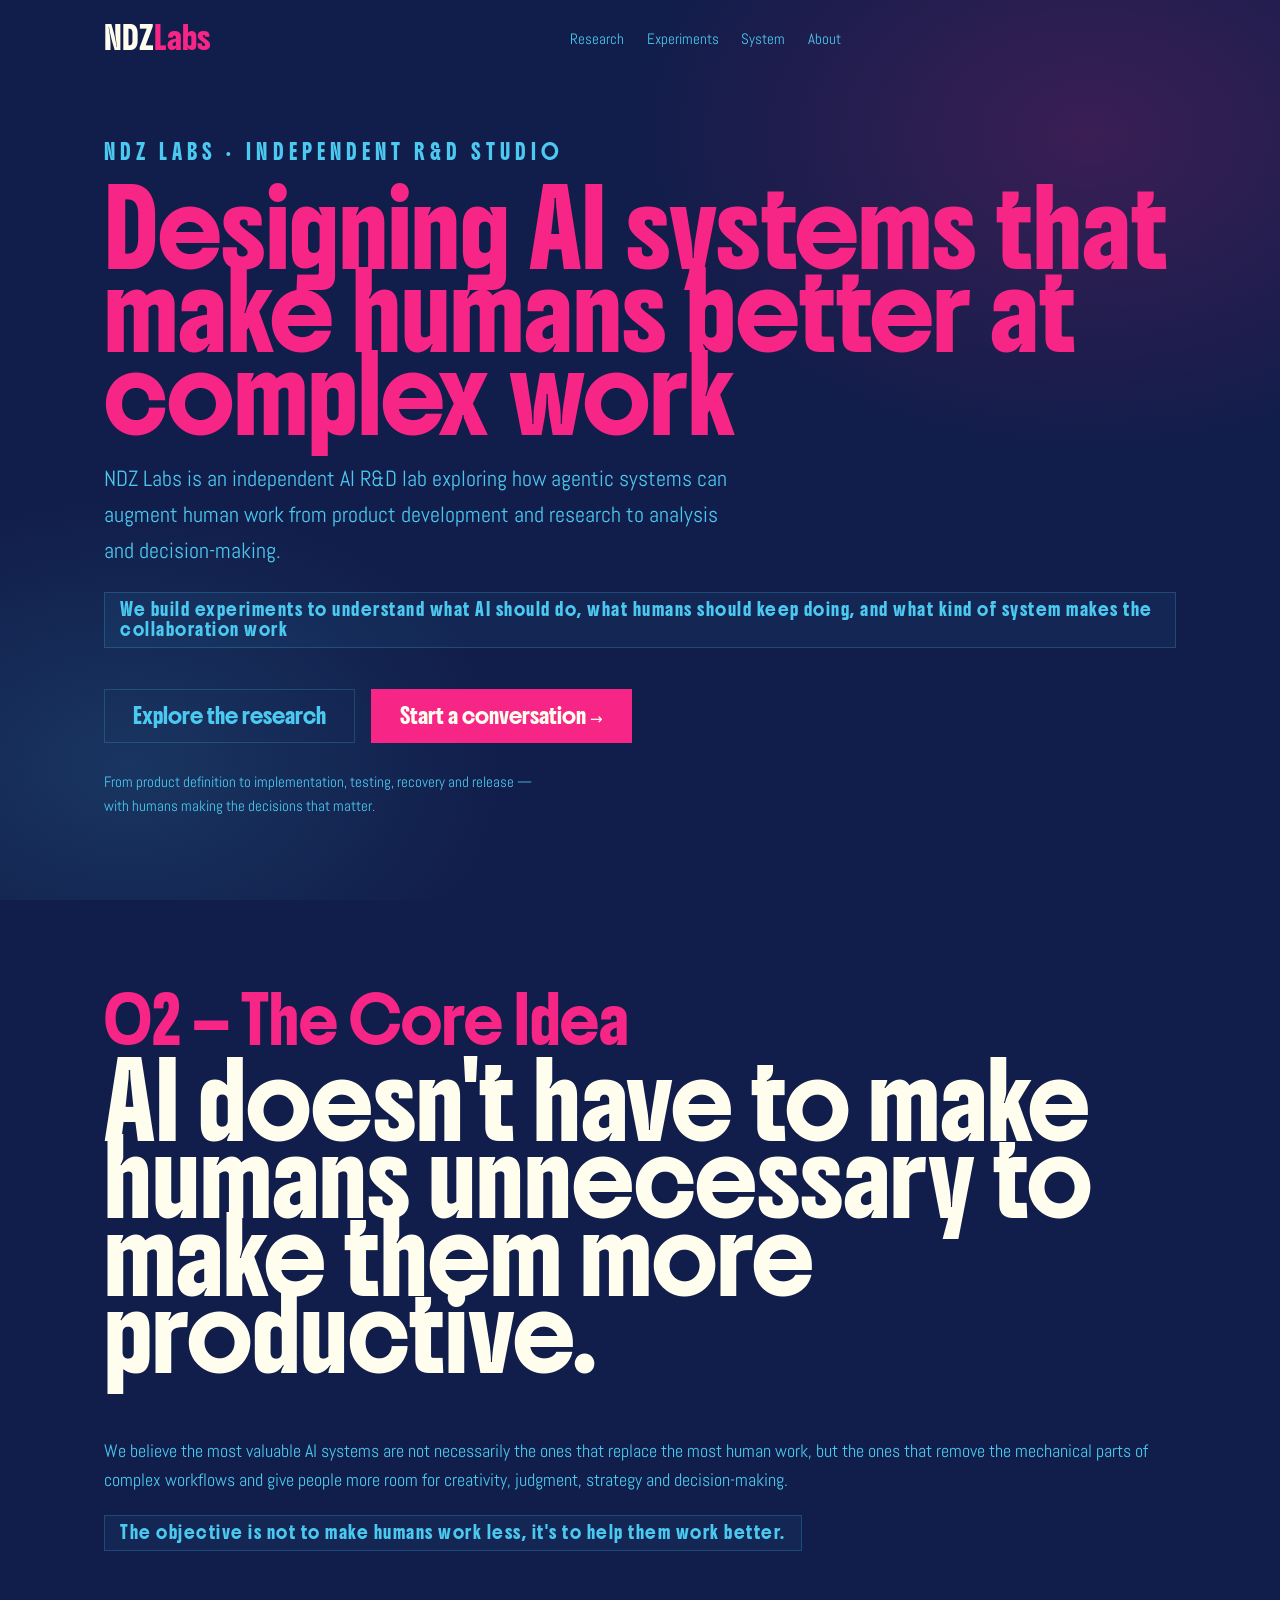
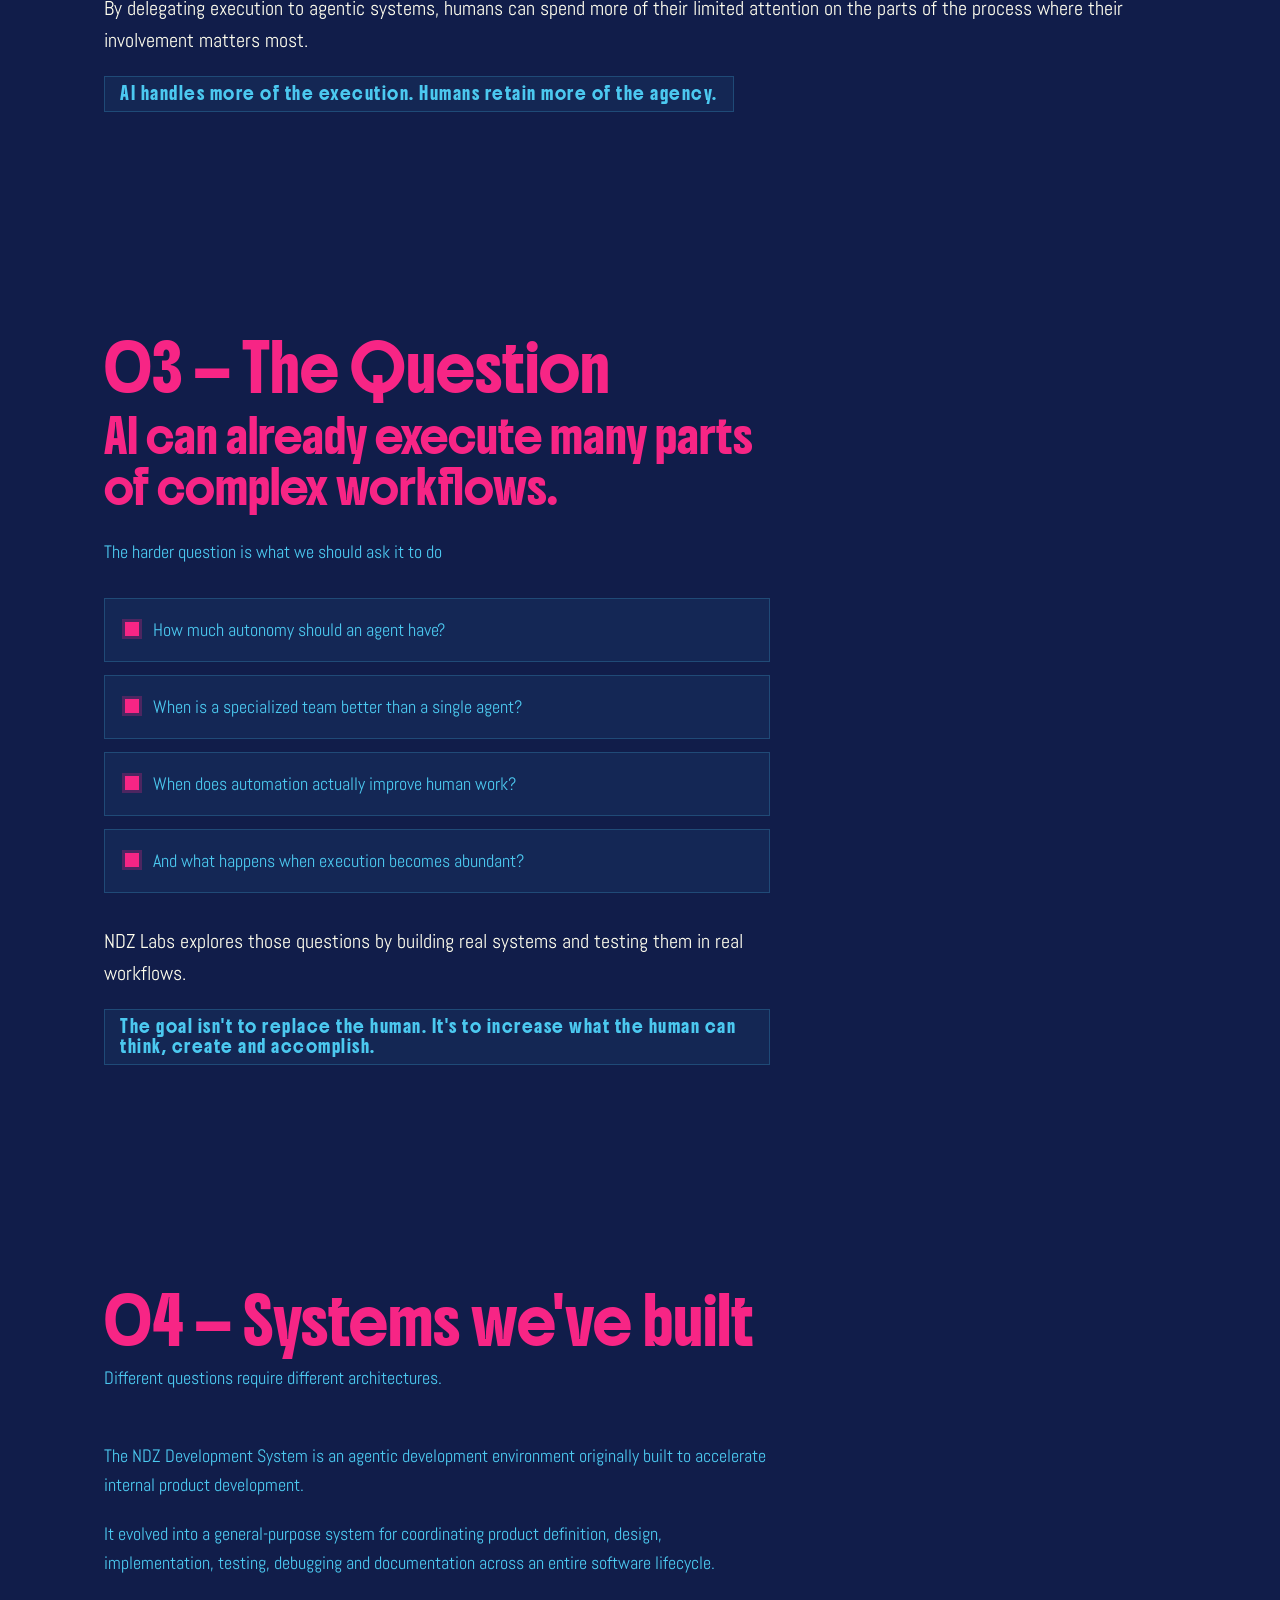
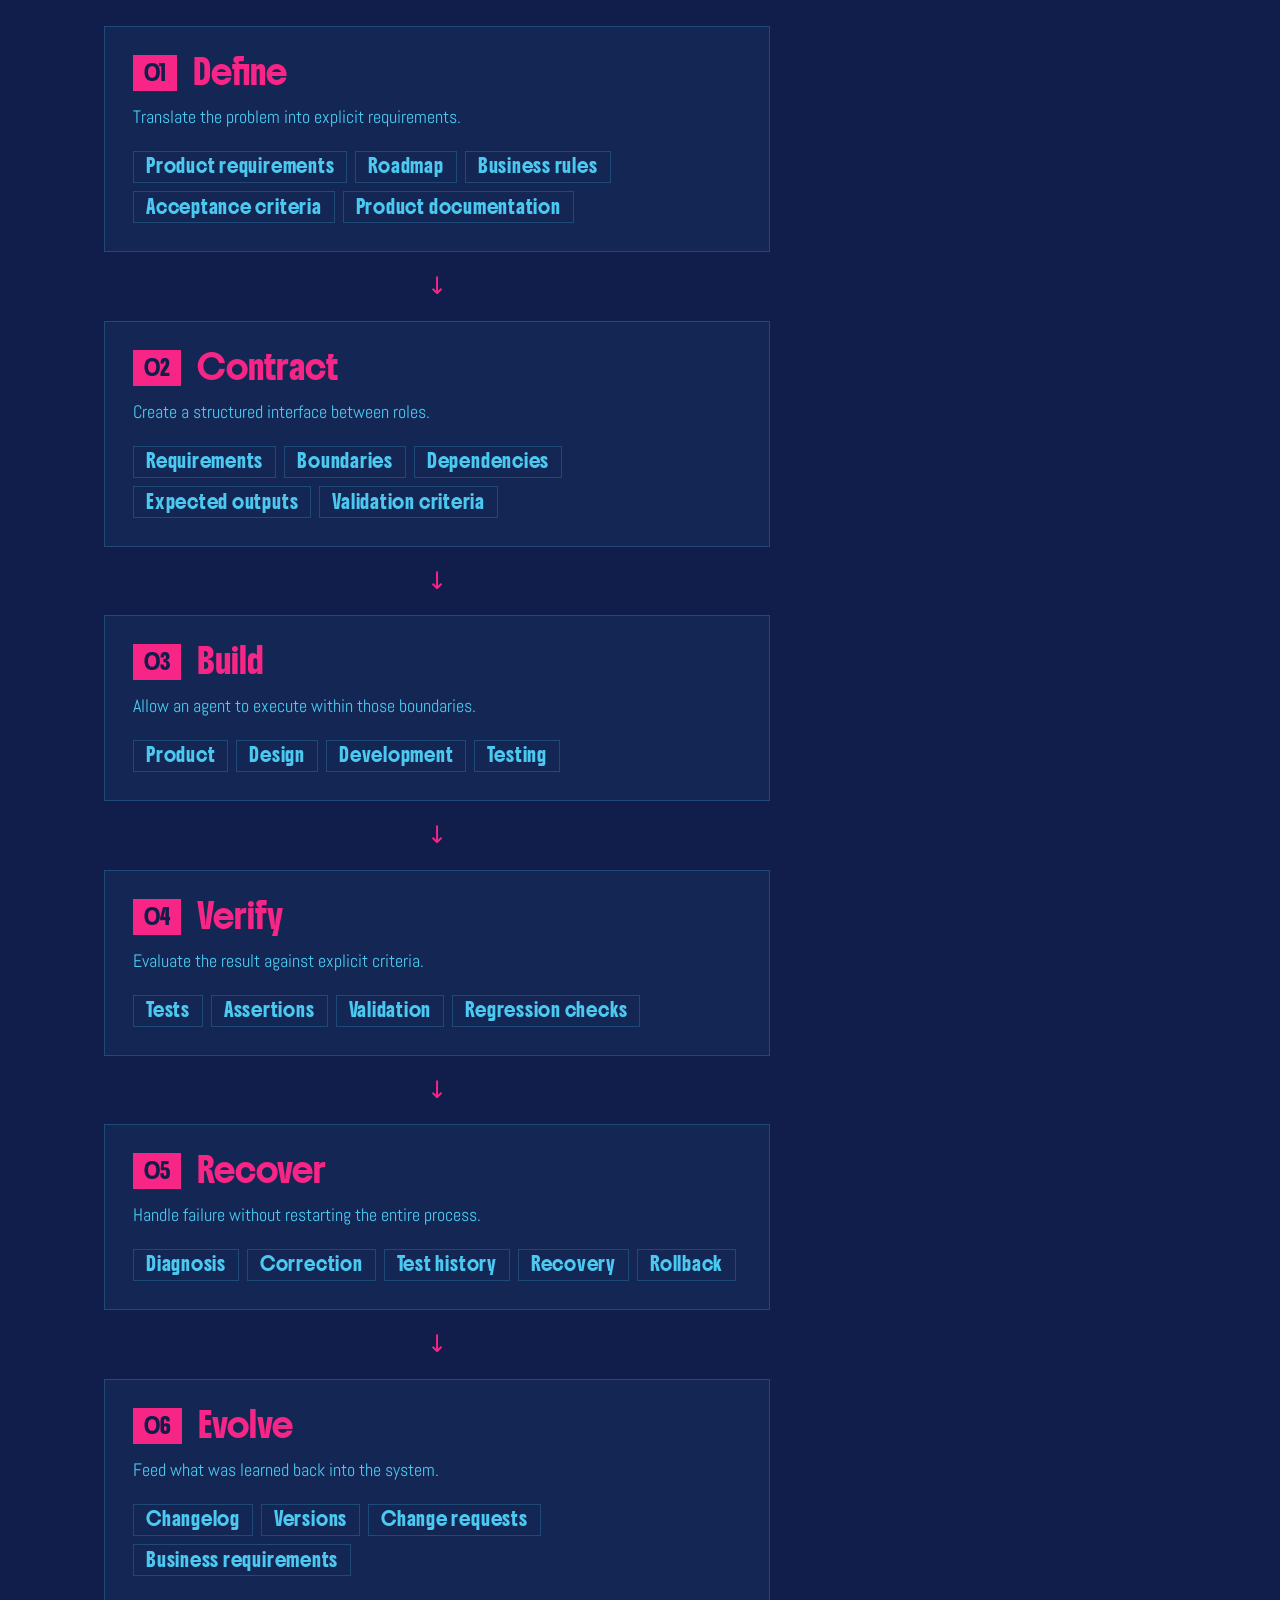
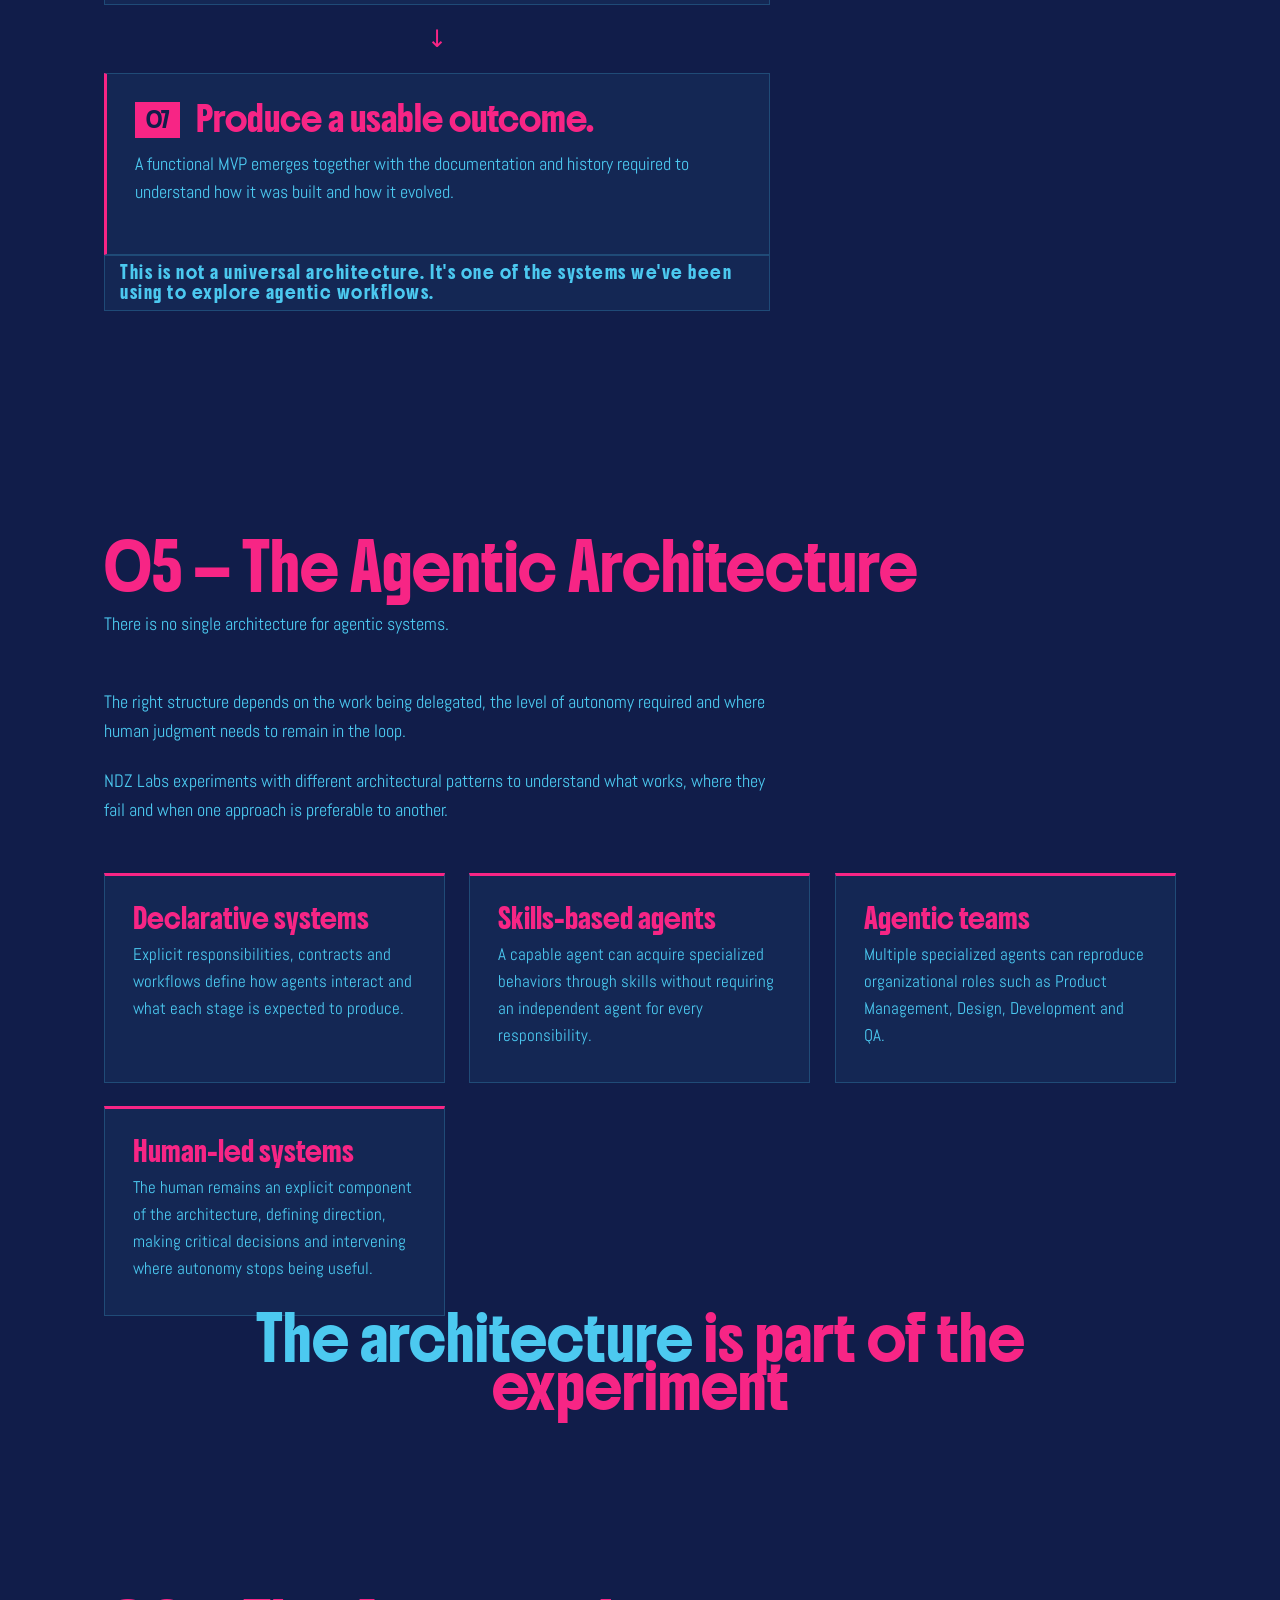
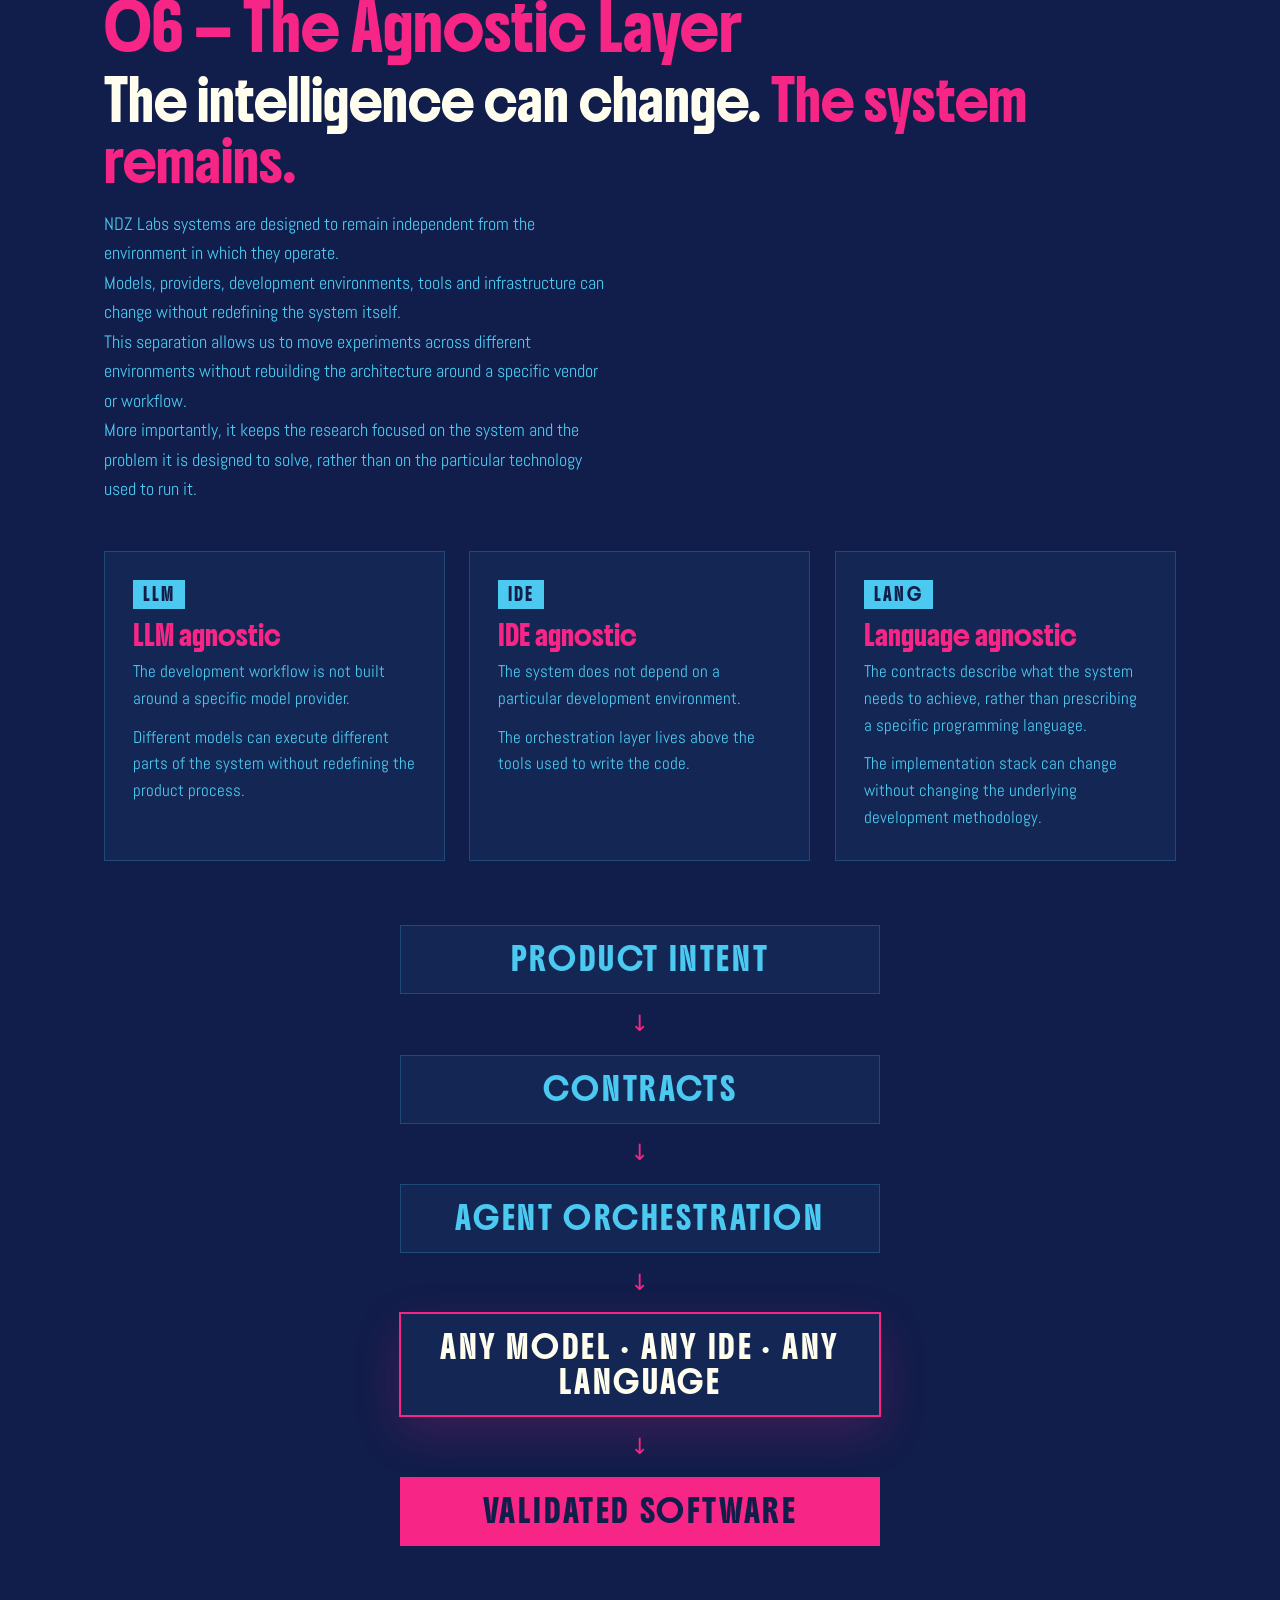
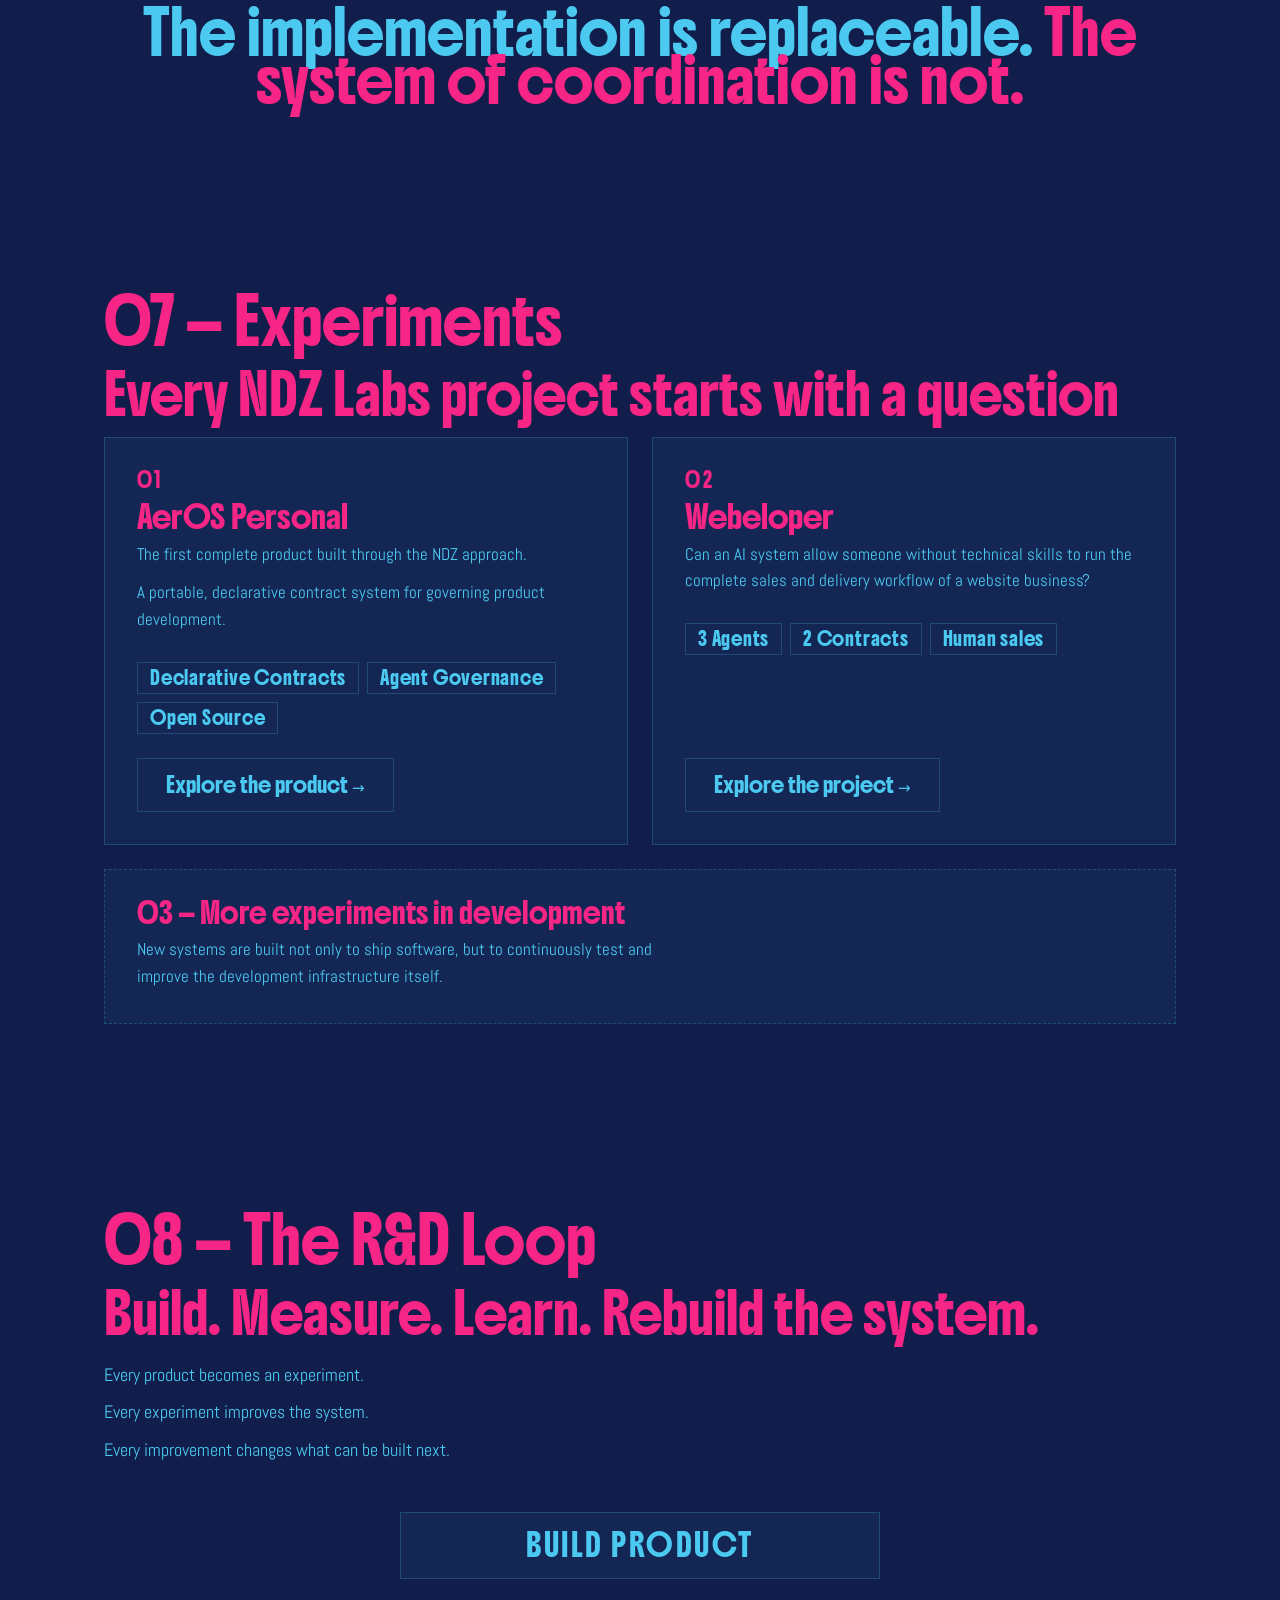
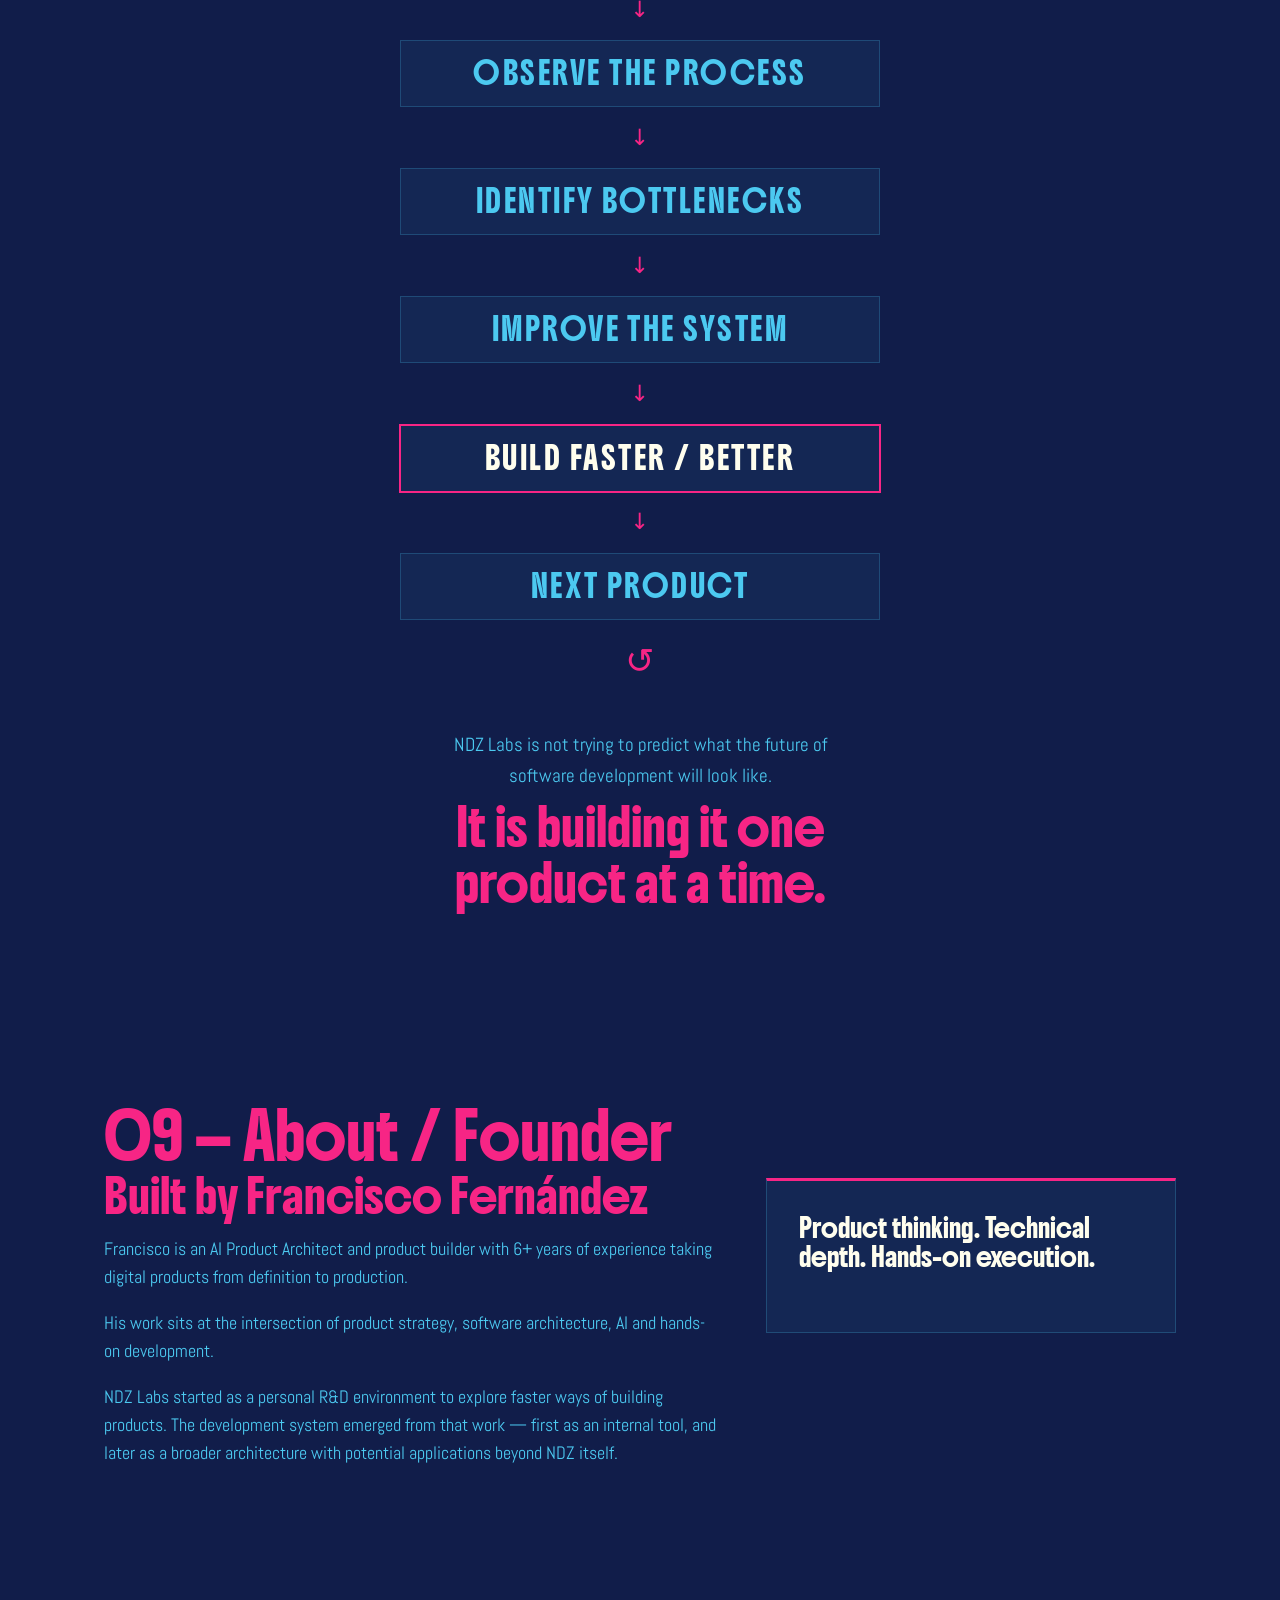
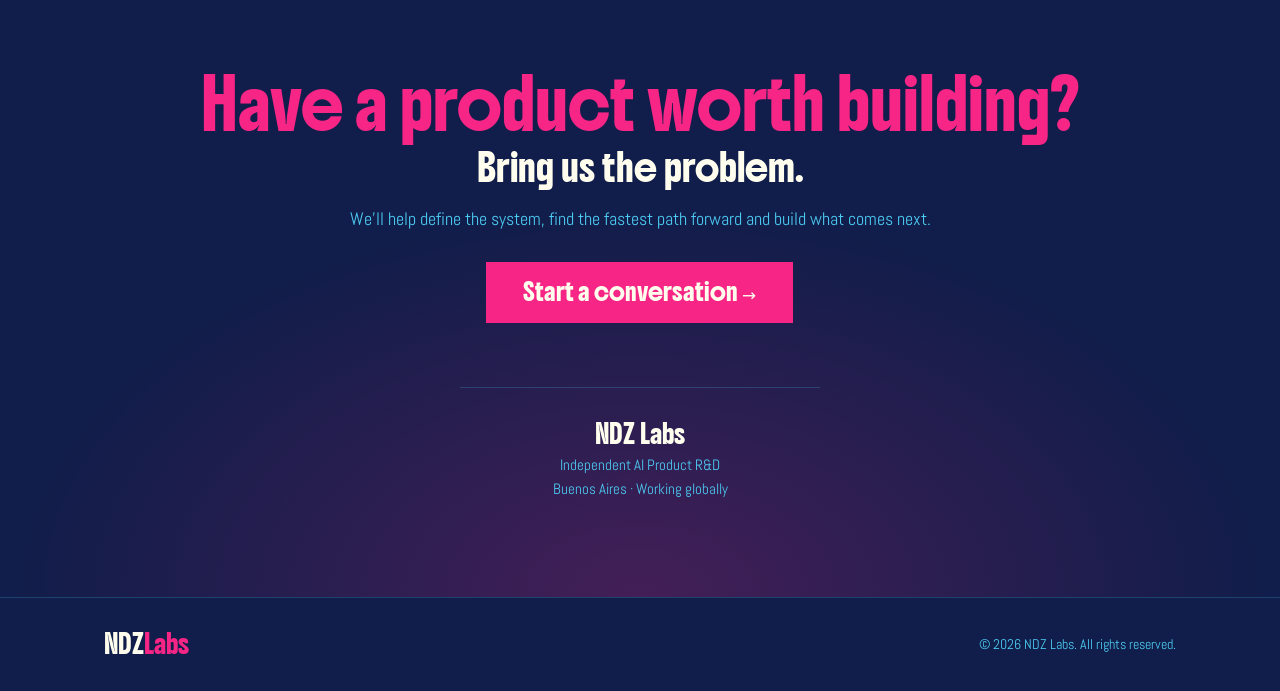
==== commit 66aa3fc9: "Fix typos and point SEO (canonical, sitemap, robots, OG) to ndzlabs.vercel.app" ====
--- a/index.html
+++ b/index.html
@@ -3,14 +3,66 @@
 <head>
   <meta charset="UTF-8">
   <meta name="viewport" content="width=device-width, initial-scale=1.0">
-  <meta name="description" content="NDZ Labs — Research & development lab for artificial intelligence.">
+  <meta name="description" content="NDZ Labs — an independent AI R&D lab building agentic systems that make humans better at complex work, from product definition to release.">
+  <meta name="theme-color" content="#111d4a">
   <title>NDZ Labs — AI Research & Development</title>
+
+  <link rel="canonical" href="https://ndzlabs.vercel.app/">
+  <link rel="icon" type="image/svg+xml" href="assets/favicon.svg">
+  <link rel="icon" type="image/png" href="assets/favicon.png">
+  <link rel="apple-touch-icon" href="assets/apple-touch-icon.png">
+
+  <!-- Social / Open Graph -->
+  <meta property="og:type" content="website">
+  <meta property="og:site_name" content="NDZ Labs">
+  <meta property="og:title" content="NDZ Labs — AI Research & Development">
+  <meta property="og:description" content="NDZ Labs — an independent AI R&D lab building agentic systems that make humans better at complex work, from product definition to release.">
+  <meta property="og:url" content="https://ndzlabs.vercel.app/">
+  <meta property="og:image" content="https://ndzlabs.vercel.app/assets/og-image.png">
+  <meta property="og:image:width" content="1200">
+  <meta property="og:image:height" content="630">
+  <meta property="og:image:alt" content="NDZ Labs — AI Research & Development">
+
+  <!-- Twitter -->
+  <meta name="twitter:card" content="summary_large_image">
+  <meta name="twitter:title" content="NDZ Labs — AI Research & Development">
+  <meta name="twitter:description" content="NDZ Labs — an independent AI R&D lab building agentic systems that make humans better at complex work, from product definition to release.">
+  <meta name="twitter:image" content="https://ndzlabs.vercel.app/assets/og-image.png">
 
   <link rel="preconnect" href="https://fonts.googleapis.com">
   <link rel="preconnect" href="https://fonts.gstatic.com" crossorigin>
   <link href="https://fonts.googleapis.com/css2?family=Abel&family=Boldonse&display=swap" rel="stylesheet">
 
   <link rel="stylesheet" href="css/styles.css">
+
+  <script type="application/ld+json">
+  {
+    "@context": "https://schema.org",
+    "@graph": [
+      {
+        "@type": "WebSite",
+        "@id": "https://ndzlabs.vercel.app/#website",
+        "url": "https://ndzlabs.vercel.app/",
+        "name": "NDZ Labs",
+        "description": "Independent AI research & development lab.",
+        "publisher": {
+          "@id": "https://ndzlabs.vercel.app/#organization"
+        }
+      },
+      {
+        "@type": "Organization",
+        "@id": "https://ndzlabs.vercel.app/#organization",
+        "name": "NDZ Labs",
+        "url": "https://ndzlabs.vercel.app/",
+        "logo": {
+          "@type": "ImageObject",
+          "url": "https://ndzlabs.vercel.app/assets/favicon.svg"
+        },
+        "sameAs": ["https://github.com/ndzvisual"]
+      }
+    ]
+  }
+  </script>
 </head>
 <body>
 
@@ -22,13 +74,6 @@
         <li><a href="#thesis">Research</a></li>
         <li><a href="#proof">Experiments</a></li>
         <li><a href="#system">System</a></li>
-        <!-- <li><a href="#architecture">Architecture</a></li>
-        <li><a href="#harness">Harness</a></li>
-        <li><a href="#agnostic">Agnostic</a></li>
-        <li><a href="#proof">Proof</a></li>
-        <li><a href="#loop">Loop</a></li>
-        <li><a href="#services">Services</a></li>
-        <li><a href="#why">Why NDZ</a></li> -->
         <li><a href="#about">About</a></li>
       </ul>
       <a href="#cta" class="nav__cta btn">Start a conversation</a>
@@ -48,7 +93,7 @@
         <p class="hero__subtitle reveal">NDZ Labs is an independent AI R&D lab exploring how agentic systems can augment human work from product development and research to analysis and decision-making.</p>
         <p class="hero__tags reveal"><span>We build experiments to understand what AI should do, what humans should keep doing, and what kind of system makes the collaboration work</span></p>
         <div class="hero__actions reveal">
-          <a href="#proof" class="btn btn--ghost">Explore the researchs</a>
+          <a href="#proof" class="btn btn--ghost">Explore the research</a>
           <a href="#cta" class="btn">Start a conversation →</a>
         </div>
         <p class="hero__micro reveal">From product definition to implementation, testing, recovery and release — with humans making the decisions that matter.</p>
@@ -322,7 +367,7 @@
             <p class="proof-card__text">Can an AI system allow someone without technical skills to run the complete sales and delivery workflow of a website business?</p>
             <ul class="proof-card__tags">
               <li>3 Agents</li>
-              <li>2 contracts</li>
+              <li>2 Contracts</li>
               <li>Human sales</li>
             </ul>
             <a href="webeloper.html" class="btn btn--ghost">Explore the project →</a>
--- a/css/styles.css
+++ b/css/styles.css
@@ -358,6 +358,26 @@
   display: flex;
   flex-wrap: wrap;
   gap: 1rem;
+}
+
+/* ---------- 404 ---------- */
+.error-hero__title {
+  font-size: clamp(6rem, 24vw, 12rem);
+  line-height: 1;
+  color: var(--header);
+  text-shadow: 0 0 40px rgba(247, 37, 133, 0.35);
+  margin-bottom: 1rem;
+  animation: error-glow 3.5s ease-in-out infinite;
+}
+
+@keyframes error-glow {
+  0%,
+  100% {
+    text-shadow: 0 0 40px rgba(247, 37, 133, 0.35);
+  }
+  50% {
+    text-shadow: 0 0 90px rgba(247, 37, 133, 0.6);
+  }
 }
 
 /* ---------- Scroll reveal ---------- */
